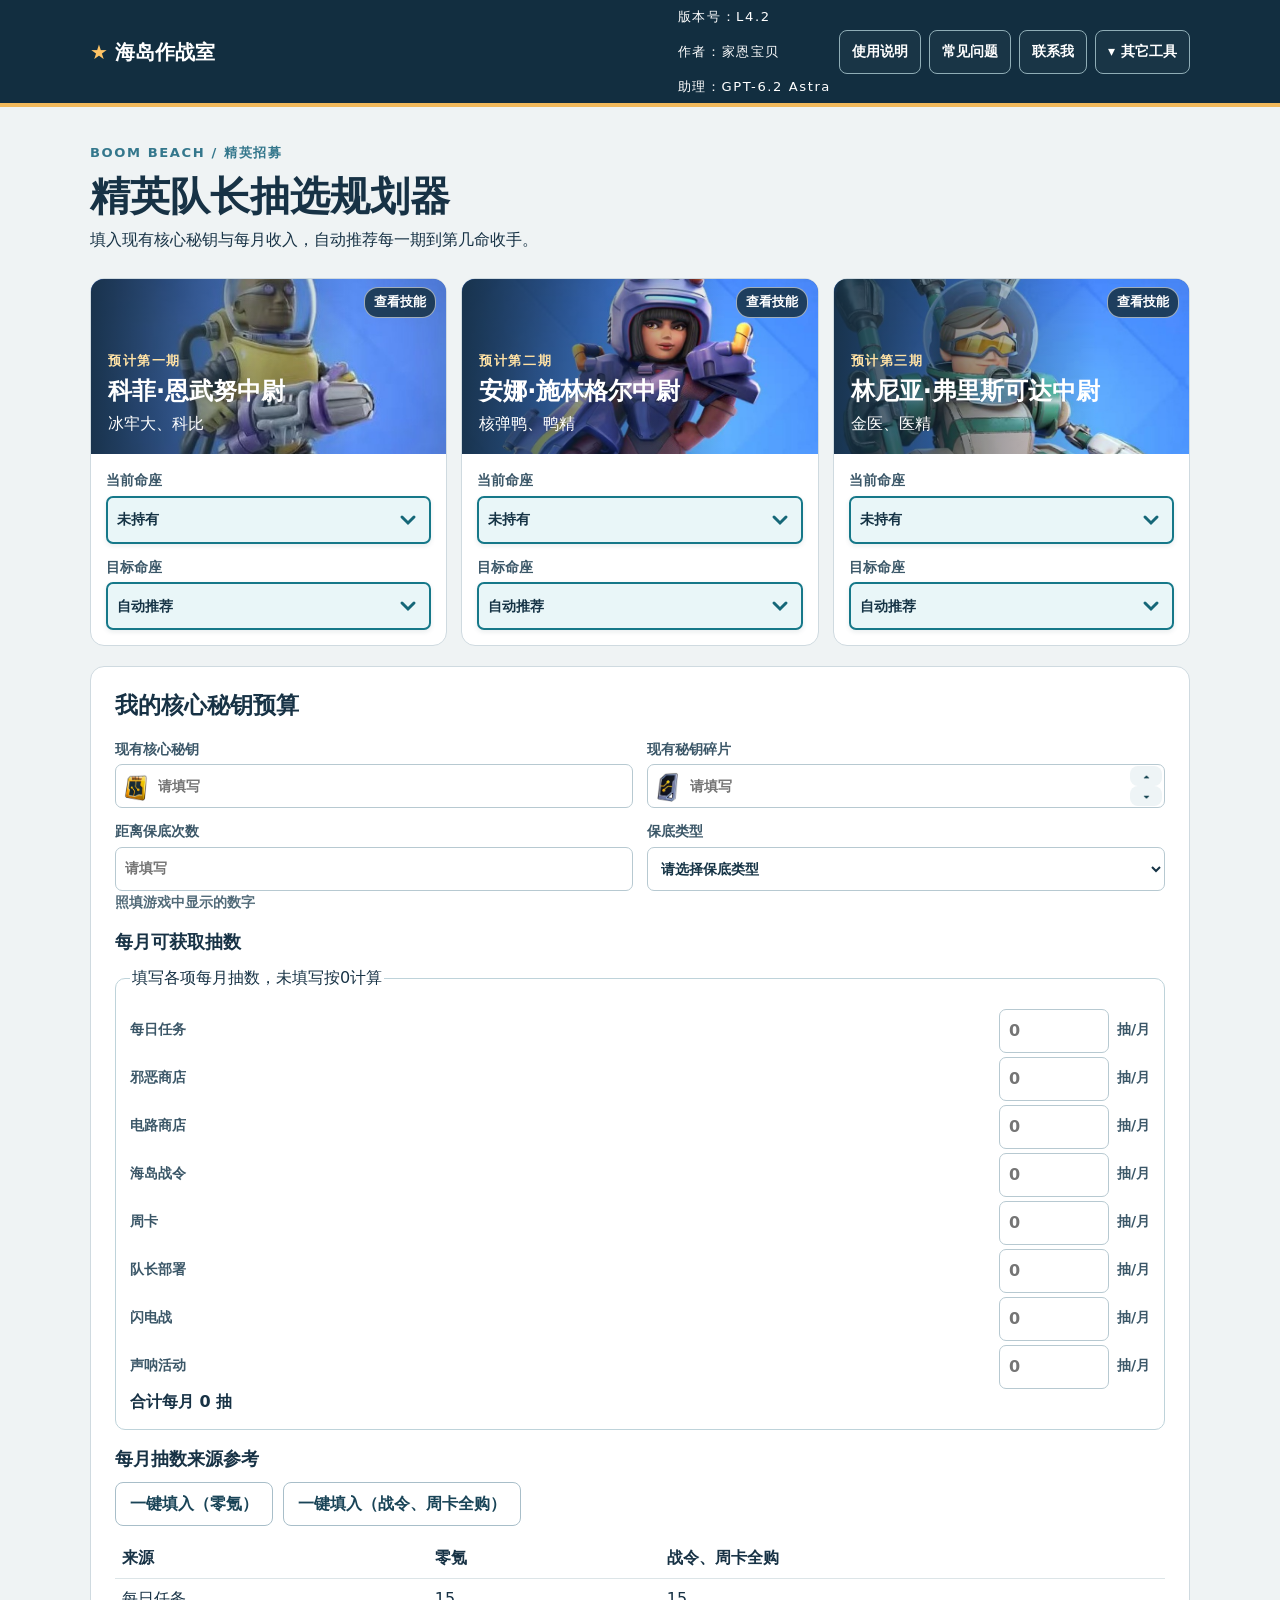
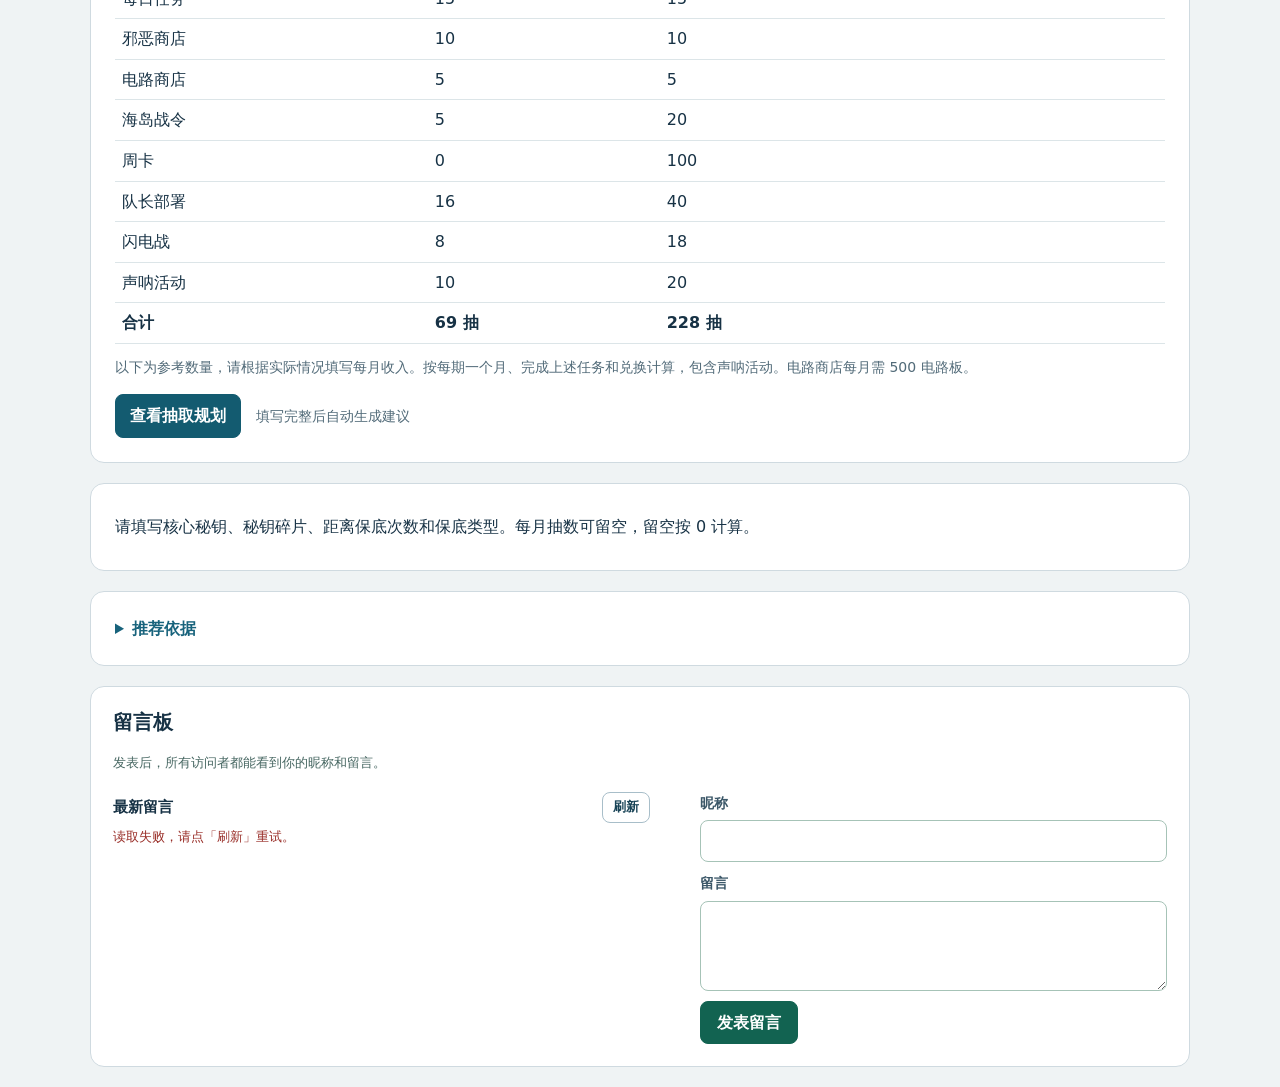
==== index.html @ ad0b1783 "更新小队长规划器至L4.2" ====
<!doctype html><html lang="zh-CN"><head><meta charset="utf-8"><meta name="viewport" content="width=device-width,initial-scale=1"><meta name="theme-color" content="#162f42"><title>海岛奇兵 · 精英队长抽选规划器</title><link rel="stylesheet" href="style.css"><link rel="stylesheet" href="community.css"><style>
#cards select{appearance:none;-webkit-appearance:none;border:2px solid #167889;background-color:#e9f6f8;background-image:url("data:image/svg+xml,%3Csvg xmlns='http://www.w3.org/2000/svg' width='18' height='12'%3E%3Cpath d='m3 3 6 6 6-6' fill='none' stroke='%23156778' stroke-width='3' stroke-linecap='round'/%3E%3C/svg%3E");background-repeat:no-repeat;background-position:right 12px center;padding-right:40px;min-height:48px;box-shadow:0 2px 5px #123c4c18;cursor:pointer}
#cards select:focus-visible{outline:3px solid #e7bd53;outline-offset:2px}
#plan .fields{grid-template-columns:repeat(2,minmax(0,1fr));align-items:start}
#plan .fields>label{min-width:0;display:flex;flex-direction:column;align-items:stretch}
#plan .fields input,#plan .fields select{box-sizing:border-box;min-height:44px;min-width:0}
#plan .resource{margin-top:4px}
#plan .resource input{margin-top:0}
.other-tools{position:relative;color:white;margin:0;font-size:14px}
.other-tools summary{cursor:pointer;border:1px solid #9bb4bd;border-radius:7px;padding:7px 10px;white-space:nowrap}
.other-tools>a{position:absolute;right:0;top:calc(100% + 6px);z-index:20;display:block;background:#163d50;color:white;padding:12px 16px;border-radius:8px;white-space:nowrap;box-shadow:0 3px 10px #0003;text-decoration:none}
@media(max-width:760px){
.nav-actions{display:flex;flex-wrap:wrap;justify-content:flex-end;gap:6px 10px}
.nav-actions a{grid-column:auto;grid-row:auto}
#plan .fields>label{font-size:14px}
#plan .fields{gap:10px}
#plan .fields input,#plan .fields select{font-size:16px}
}
fieldset#sources{margin:12px 0;padding:14px;border:1px solid #bed3da;border-radius:10px}.income-row{display:flex;justify-content:space-between;align-items:center;min-height:44px;gap:8px}.income-row select{width:auto}.income-row input[type=checkbox]{width:18px;height:18px;vertical-align:middle}.goal-picker{margin-top:12px}[hidden]{display:none!important}.income-amount{display:flex;align-items:center;gap:8px;white-space:nowrap}.income-amount input{width:110px;min-height:44px;font-size:16px}.income-row>label:first-child{display:flex;align-items:center;gap:6px}.income-row input:disabled{opacity:.5}#results table{table-layout:fixed}#results th,#results td{overflow-wrap:anywhere}@media(max-width:480px){.income-amount input{width:85px}#results th,#results td{padding:8px 4px;font-size:13px}}.credits{display:flex;flex-direction:column;gap:2px}.nav-actions{display:flex;align-items:center;gap:8px;flex-wrap:wrap}.nav-actions button{background:transparent;color:white;border:1px solid #8fadb6;border-radius:8px;padding:8px 12px;cursor:pointer}dialog{width:min(580px,calc(100vw - 32px));max-height:85dvh;box-sizing:border-box;border:1px solid #bfd3d8;border-radius:16px;padding:22px;color:#163d50;overflow:auto}dialog::backdrop{background:#092c3a88}.dialog-header{display:flex;align-items:center;justify-content:space-between;gap:12px}.dialog-header h2{margin:0}.dialog-header button{min-width:44px;min-height:44px}dialog p{line-height:1.8}dialog details{padding:12px 0;border-bottom:1px solid #d5e2e6}dialog summary{cursor:pointer;font-weight:700}@media(max-width:760px){.nav-actions .credits{width:100%}.nav-actions{justify-content:flex-start}}

.nav-actions>button,.nav-actions>a,.nav-actions>.other-tools>summary{
 display:inline-flex;align-items:center;justify-content:center;box-sizing:border-box;
 min-height:44px;margin:0;padding:8px 12px;border:1px solid #8fadb6;
 border-radius:8px;background:#ffffff08;color:#fff;
 font-family:inherit;font-size:14px;font-weight:600;line-height:1.3;
 text-decoration:none;white-space:nowrap;cursor:pointer
}
.nav-actions>.other-tools{margin:0;color:#fff}
.nav-actions>.other-tools>summary{list-style:none}
.nav-actions>.other-tools>summary::-webkit-details-marker{display:none}
.nav-actions>.other-tools>summary::before{content:'▾';margin-right:6px}
.nav-actions>button:hover,.nav-actions>a:hover,.nav-actions>.other-tools>summary:hover{background:#ffffff20;border-color:#bfd5dc}
.nav-actions>button:active,.nav-actions>a:active,.nav-actions>.other-tools>summary:active{background:#ffffff30}
.nav-actions>button:focus-visible,.nav-actions>a:focus-visible,.nav-actions>.other-tools>summary:focus-visible{outline:2px solid #f2cf68;outline-offset:3px}
#results th,#results td{text-align:center}
#results th:first-child,#results td:first-child{text-align:left}
.income-reference .actions{display:flex;flex-wrap:wrap;gap:10px;margin:12px 0}
.income-reference .actions button{min-height:44px}

#results .draw-title{text-align:center;font-size:clamp(23px,3vw,28px);font-weight:800;margin:28px 0 18px;line-height:1.4}
.nav-actions>button,.nav-actions>a,.nav-actions>.other-tools>summary{height:44px;vertical-align:middle;align-self:center;letter-spacing:normal}
</style></head><body><header><nav><b><span class="mark">★</span> 海岛作战室</b><div class="nav-actions"><div class="credits"><small>版本号：L4.2</small><small>作者：家恩宝贝</small><small>助理：GPT-6.2 Astra</small></div><button type="button" data-open-dialog="guide">使用说明</button><button type="button" data-open-dialog="faq">常见问题</button><a href="contact.html">联系我</a><details class="other-tools"><summary>其它工具</summary><a href="https://tatsu2026.github.io/boom-beach-sonar/">声呐小助手</a></details></div></nav></header><main>
<section class="intro"><div><small>BOOM BEACH / 精英招募</small><h1>精英队长抽选规划器</h1><p>填入现有核心秘钥与每月收入，自动推荐每一期到第几命收手。</p></div></section>
<form id="planner"><div id="cards"></div>
<section class="panel" id="plan"><h2>我的核心秘钥预算</h2><div class="fields"><label>现有核心秘钥<span class="resource"><img alt="" src="assets/key.png"><input id="tickets" type="number" min="0" max="999999" step="1" placeholder="请填写" required></span></label><label>现有秘钥碎片<span class="resource"><img alt="" src="assets/shard.png"><input id="pieces" type="number" min="0" max="99999999" step="1" placeholder="请填写" required><span class="piece-buttons"><button type="button" data-change="100" aria-label="增加100个碎片">▴</button><button type="button" data-change="-100" aria-label="减少100个碎片">▾</button></span></span></label></div>
<div class="fields"><label>距离保底次数<input id="remaining" type="number" min="1" max="80" step="1" placeholder="请填写" required><span class="note">照填游戏中显示的数字</span></label><label>保底类型<select id="up" required><option value="">请选择保底类型</option><option value="0">50% 为当期队长</option><option value="1">100% 为当期队长</option></select></label></div>
<h3>每月可获取抽数</h3><fieldset id="sources"><legend>填写各项每月抽数，未填写按0计算</legend><div class="income-row"><label>每日任务</label><label class="income-amount"><input type="number" min="0" step="1" placeholder="0" id="amount0" aria-label="每日任务每月抽数"><span>抽/月</span></label></div><div class="income-row"><label>邪恶商店</label><label class="income-amount"><input type="number" min="0" step="1" placeholder="0" id="amount1" aria-label="邪恶商店每月抽数"><span>抽/月</span></label></div><div class="income-row"><label>电路商店</label><label class="income-amount"><input type="number" min="0" step="1" placeholder="0" id="amount2" aria-label="电路商店每月抽数"><span>抽/月</span></label></div><div class="income-row"><label>海岛战令</label><label class="income-amount"><input type="number" min="0" step="1" placeholder="0" id="amount3" aria-label="海岛战令每月抽数"><span>抽/月</span></label></div><div class="income-row"><label>周卡</label><label class="income-amount"><input type="number" min="0" step="1" placeholder="0" id="amount4" aria-label="周卡每月抽数"><span>抽/月</span></label></div><div class="income-row"><label>队长部署</label><label class="income-amount"><input type="number" min="0" step="1" placeholder="0" id="amount5" aria-label="队长部署每月抽数"><span>抽/月</span></label></div><div class="income-row"><label>闪电战</label><label class="income-amount"><input type="number" min="0" step="1" placeholder="0" id="amount6" aria-label="闪电战每月抽数"><span>抽/月</span></label></div><div class="income-row"><label>声呐活动</label><label class="income-amount"><input type="number" min="0" step="1" placeholder="0" id="amount7" aria-label="声呐活动每月抽数"><span>抽/月</span></label></div><strong id="incomeSum"></strong></fieldset><section class="income-reference" aria-labelledby="income-reference-title"><h3 id="income-reference-title">每月抽数来源参考</h3><div class="actions"><button type="button" id="fillFree">一键填入（零氪）</button><button type="button" id="fillPaid">一键填入（战令、周卡全购）</button></div><table><thead><tr><th>来源</th><th>零氪</th><th>战令、周卡全购</th></tr></thead><tbody><tr><td>每日任务</td><td>15</td><td>15</td></tr><tr><td>邪恶商店</td><td>10</td><td>10</td></tr><tr><td>电路商店</td><td>5</td><td>5</td></tr><tr><td>海岛战令</td><td>5</td><td>20</td></tr><tr><td>周卡</td><td>0</td><td>100</td></tr><tr><td>队长部署</td><td>16</td><td>40</td></tr><tr><td>闪电战</td><td>8</td><td>18</td></tr><tr><td>声呐活动</td><td>10</td><td>20</td></tr><tr><th>合计</th><th>69 抽</th><th>228 抽</th></tr></tbody></table><p class="note">以下为参考数量，请根据实际情况填写每月收入。按每期一个月、完成上述任务和兑换计算，包含声呐活动。电路商店每月需 500 电路板。</p></section>
<div class="actions"><button type="submit" class="primary">查看抽取规划</button><span id="state" role="status"></span></div></section></form>
<section class="panel" id="results" aria-live="polite"></section>
<details class="panel"><summary>推荐依据</summary><p>按科菲、安娜、林尼亚的预计返场顺序计算三期预算。预算很紧时优先争取林尼亚本体。按科菲、安娜、林尼亚的顺序，基础目标为0／0／1，之后争取0／1／2。再用余券优先争取林尼亚4命增伤和5命复活。科菲通常在本体或2命收手，安娜通常在1命收手。预算宽裕时再考虑安娜2命和两人的3命。通用方案达到3／3／5后建议存券，已有的更高命座会保留。</p><p>系统根据中尉的招募概率模拟5,000次，计算时继承当前中尉招募进度和大小保底状态。通常选择预计达成概率至少90%的方案。预算不足时，会显示集中存券争取林尼亚本体的机会。首次获得队长为0命，每重复获得一次提升1命。修改设置后会立即重新计算。</p><a href="https://support.supercell.com/boom-beach/zh/articles/drop-chances.html">Supercell 招募概率说明</a></details><section class="community-wrap" id="guestbook" aria-labelledby="guestbook-title">
  <div class="card community-card">
    <div class="community-intro">
      <h2 id="guestbook-title" data-word="guestbook">留言板</h2>
      <p data-word="publicHint">发表后，所有访问者都能看到你的昵称和留言。</p>
    </div>
    <div class="community-columns">
      <div class="message-feed">
        <div class="feed-tools"><h3 data-word="recent">最新留言</h3>
          <button type="button" id="refresh-messages" data-word="refresh">刷新</button></div>
        <p id="feed-state" class="community-note" role="status"></p>
        <ol id="public-messages"></ol>
        <button type="button" id="older-messages" data-word="older" hidden>查看更多</button>
      </div>
      <form id="guest-form" class="community-form">
        <label for="guest-name" data-word="nickname">昵称</label>
        <input id="guest-name" name="nickname" autocomplete="nickname" required>
        <label for="guest-text" data-word="message">留言</label>
        <textarea id="guest-text" name="message" rows="3" required></textarea>
        <div class="form-actions"><button id="publish-message" type="submit" data-word="publish">发表留言</button></div>
        <p id="post-state" class="community-note" role="status"></p>
      </form>
    </div>
  </div>
</section></main><dialog id="guide" aria-labelledby="guide-title"><div class="dialog-header"><h2 id="guide-title">使用说明</h2><button type="button" data-close-dialog aria-label="关闭使用说明">×</button></div>
<h3>填写当前招募情况</h3><p>先为三位队长选择当前命座，首次获得为0命。现有核心秘钥、现有秘钥碎片、距离保底次数和保底类型为必填项，数量为零时填写0。距离保底次数请照填游戏显示的1至80之间的数字。</p>
<h3>选择各自的目标</h3><p>每位队长可以独立选择自动推荐、具体命座或本期跳过。系统会结合你的自选目标和三期预算，为自动推荐的队长安排目标。目标低于当前命座时，按无需追加抽取处理。</p>
<h3>填写每月可获取抽数</h3><p>直接填写各渠道每月预计获得的抽数，留空按0计算。可以查看下方抽数来源参考表，点击一键填入后仍可逐项调整。按每期一个月计算，秘钥碎片每200个折算1抽。</p>
<h3>查看抽取规划</h3><p>填写完整后自动更新结果，也可以点击查看抽取规划。累计预算是假设之前没有消耗时，到各期末共能攒到的抽数。每位队长所需抽数从上一目标完成后起算。</p>
<p>平均需要多少抽为模拟的平均值。多少抽有90%把握表示约90%的模拟能在该抽数内达到目标。按期达成全部目标的概率同时考虑三位队长的返场顺序和各期预算。</p>
<p>设置会自动保存在当前浏览器，换设备或清理浏览器数据后需要重新填写。</p></dialog>
<dialog id="faq" aria-labelledby="faq-title"><div class="dialog-header"><h2 id="faq-title">常见问题</h2><button type="button" data-close-dialog aria-label="关闭常见问题">×</button></div>
<details><summary>保底类型怎么选？</summary><p>下一位中尉有50%概率为当期队长时选50%，下一位中尉必定为当期队长时选100%。请根据游戏中的当前招募状态填写。</p></details>
<details><summary>可以只指定一位队长的目标吗？</summary><p>可以。各目标菜单独立选择，其他队长可继续使用自动推荐。系统会把指定目标计入预算。预算不足时会显示达成概率，自动推荐的队长可能建议跳过。</p></details>
<details><summary>90%把握能保证抽到吗？</summary><p>实际结果受随机抽取影响。此处基于原有招募规则模拟5,000次，约90%的模拟在显示的抽数内达标，仍有约10%的情况需要更多抽数。</p></details>
<details><summary>为什么三期合计与各行的90%抽数相加不同？</summary><p>三期合计按整条招募过程统计。各位队长的90%抽数分别取自对应过程，把它们相加会得到不同的数值。</p></details>
<details><summary>为什么资料没填完时没有结果？</summary><p>四项招募资料必须完整填写，才能依据当前预算与保底进度计算。每月收入允许留空，按0处理。</p></details>
<details><summary>参考表里的抽数能直接套用吗？</summary><p>表格供参考，请根据自己的任务完成情况和购买情况填写每月抽数。计算假设每期一个月、填写的收入均能到账。</p></details>
<details><summary>填写的数据保存在哪里？</summary><p>招募设置保存在当前浏览器。其他访客使用各自的设置，换设备时需要重新填写。</p></details></dialog><script src="engine.js"></script><script src="app.js"></script><script src="settings.js"></script><script src="community.js"></script></body></html>
---- style.css ----
*{box-sizing:border-box}html{scroll-behavior:smooth}body{margin:0;background:#eff3f4;color:#173245;font:16px/1.6 "Microsoft YaHei",system-ui,sans-serif}header{background:#122e40;color:#fff;border-bottom:4px solid #f2b95b}nav,main{width:min(1100px,94%);margin:auto}nav{display:flex;align-items:center;justify-content:space-between;min-height:62px}nav b{font-size:20px}nav div{display:flex;gap:20px}a{color:#17657b}nav a{color:#dfeef1;text-decoration:none;font-size:14px}.mark{color:#ffc466}.intro{display:flex;align-items:center;justify-content:space-between;margin:32px 0 20px}.intro p,small,p{margin:6px 0}small{font-weight:750;color:#34778c;letter-spacing:.12em;font-size:.82rem}h1,h2,h3{line-height:1.25;margin:0}h1{font-size:clamp(27px,4vw,40px);margin:6px 0}h2{font-size:23px;margin-bottom:18px}h3{font-size:18px;margin:18px 0 10px}#cards,.months,.fields,.statrow{display:grid;grid-template-columns:repeat(3,minmax(0,1fr));gap:14px}article,.panel,.month{border:1px solid #cfdae0;border-radius:14px;background:white}.portrait{position:relative;background:#325db1;overflow:hidden;border-radius:13px 13px 0 0;height:175px}.portrait img{height:100%;width:100%;object-fit:cover;object-position:center 33%}.portrait:after{content:"";position:absolute;inset:0;background:linear-gradient(90deg,#152e42e8,transparent 74%)}.caption{position:absolute;left:17px;bottom:18px;color:white;z-index:1}.caption small{color:#ffe2a5}.caption b{display:block;font-size:29px}.cardbody{padding:15px}.cardbody p{min-height:48px;color:#466273}.twocol{display:grid;grid-template-columns:1fr 1fr;gap:10px}.panel{padding:24px;margin:20px 0}.month{padding:13px;background:#f6f9fa}.month h4{margin:0 0 8px}.month label{margin-bottom:6px}label{display:block;font-size:14px;font-weight:650;color:#3b5768}input,select,button{font:inherit}input,select{width:100%;border:1px solid #b7c9d1;background:white;color:#153345;border-radius:7px;min-height:40px;padding:6px 9px;margin-top:4px}button{cursor:pointer;border:1px solid #a8bec9;color:#194457;background:#fff;border-radius:8px;padding:8px 14px;font-weight:650}.primary{background:#135b70;color:white;border-color:#135b70}.actions{display:flex;align-items:center;gap:15px;margin-top:16px}.fields{margin:12px 0}.months{margin-top:14px}details{margin:12px 0 0}summary{cursor:pointer;color:#18637c;font-weight:650}dl{font-size:15px}dt{font-weight:bold;margin:10px 0 3px}dd{margin:0}.stat{padding:13px;border-left:3px solid #dba24d;background:#f5f8f8}.stat b{display:block;font-size:23px}.advice{background:#e7f4ef;padding:16px;border-radius:9px;margin:14px 0}.note,footer,#state{font-size:14px;color:#526b79}footer{text-align:center;padding:15px 0 35px}#aiText{white-space:pre-line}button:focus-visible,summary:focus-visible,a:focus-visible{outline:3px solid #e8a12a}table{width:100%;border-collapse:collapse;margin:12px 0}td,th{text-align:left;padding:7px;border-bottom:1px solid #dce5e8}#results:empty{display:none}[hidden]{display:none!important}@media(max-width:720px){.intro{display:block;margin:20px 0 12px}.intro button{margin-top:8px}nav div{gap:10px}nav b{font-size:16px}#cards{grid-template-columns:1fr}.portrait{height:112px}.portrait img{object-position:50% 24%}.cardbody{padding:12px}.cardbody p{min-height:0}.panel{padding:15px}.fields,.months{grid-template-columns:1fr 1fr}.months .month:last-child{grid-column:1/-1}.statrow{gap:5px}.stat{padding:7px;font-size:13px}.stat b{font-size:19px}td,th{padding:5px;font-size:14px}}@media(max-width:450px){.months{grid-template-columns:1fr}.months .month:last-child{grid-column:auto}}

.caption b{font-size:clamp(18px,2vw,24px)}.recommendations{display:grid;grid-template-columns:repeat(3,minmax(0,1fr));gap:12px;margin:12px 0 20px}.recommendation{display:flex;align-items:center;gap:9px;padding:10px;background:linear-gradient(135deg,#ffda37 0%,#ffcc00 55%,#efb600 100%);border:1px solid #d6a31b;box-shadow:inset 0 1px 2px #fff3aa,0 2px 4px #97700e22;border-radius:10px}.rank-badge{width:52px;height:58px;object-fit:contain;flex-shrink:0}.recommendation b,.recommendation span{display:block}.recommendation span{font-size:14px}.community-wrap{margin:24px 0}.community-wrap .community-card{background:white;border:1px solid #cfdae0;border-radius:14px;padding:22px}@media(max-width:720px){.recommendations{grid-template-columns:1fr}.caption b{font-size:23px}}

article{position:relative}.skill-toggle{position:absolute;right:10px;top:8px;z-index:2;padding:4px 9px;border-radius:14px;background:#173347de;color:white;border:1px solid #ffffff91;font-size:13px}

main>.community-wrap{width:100%;max-width:none;padding:0;margin:20px 0}.resource{position:relative;display:block}.resource img{position:absolute;left:8px;top:50%;transform:translateY(-45%);width:25px;height:29px;object-fit:contain}.resource input{padding-left:42px}.rank-badge{width:48px;height:48px}

.nav-actions{display:flex;align-items:center;gap:12px}.nav-actions small{color:#fff;font-weight:400}

#pieces{padding-right:40px;appearance:textfield}#pieces::-webkit-inner-spin-button,#pieces::-webkit-outer-spin-button{appearance:none}.piece-buttons{position:absolute;inset:2px 3px 2px auto;display:grid;width:32px}.piece-buttons button{font:14px/1 sans-serif;padding:0;min-height:0;border:0;background:#eef4f6;color:#164553}.piece-buttons button:hover{background:#d3e6ed}

@media (max-width: 600px) {
  nav { flex-wrap: wrap; gap: 4px 12px; padding-block: 6px; }
  .nav-actions { margin-left: auto; display: grid; grid-template-columns: 1fr auto; gap: 2px 8px; }
  .nav-actions small { margin: 0; letter-spacing: normal; }
  .nav-actions a { grid-column: 2; grid-row: 1 / 3; white-space: nowrap; }
}
---- community.css ----
.help-tools{flex-wrap:wrap}
@media(min-width:761px){main{align-items:stretch}}
.help-tools .contact-link,.contact-back{display:inline-flex;align-items:center;justify-content:center;border-radius:8px;border:1px solid #67978a;background:#194e43;color:#fff;text-decoration:none;font:650 13px/1.5 inherit;padding:5px 11px;min-height:34px}
.help-tools .contact-link{font-size:13px;font-weight:650}
.help-tools .contact-link:hover,.contact-back:hover{background:#276355}
.community-wrap{max-width:1160px;margin:0 auto;padding:0 clamp(12px,3vw,32px) 30px}
.community-card{padding:clamp(16px,2vw,24px)}
.community-intro{margin-bottom:18px}
.community-intro h2{font-size:20px;line-height:1.3}
.community-intro p,.community-note{color:#476762;font-size:13px}
.community-intro p{margin:4px 0 0}
.community-columns{display:grid;grid-template-columns:minmax(0,1.15fr) minmax(0,1fr);gap:clamp(18px,4vw,50px)}
.feed-tools,.form-actions{display:flex;align-items:center;justify-content:space-between;gap:10px}
.feed-tools h3{font-size:15px;margin:0}
.feed-tools button,#older-messages{font-size:13px;padding:4px 10px}
#public-messages{list-style:none;padding:0;margin:8px 0}
#public-messages li{border-top:1px solid #d8e4de;padding:10px 0}
.message-meta{display:flex;align-items:baseline;flex-wrap:wrap;gap:6px 12px;font-size:14px;overflow-wrap:anywhere}
.message-meta time{font-size:12px;color:#57716a}
#public-messages p{font-size:14px;white-space:pre-wrap;overflow-wrap:anywhere;margin:3px 0 0}
.community-form{display:grid;align-content:start;gap:6px;min-width:0}
.community-form label{font-size:14px;font-weight:650}
.community-form :is(input,textarea){display:block;width:100%;min-width:0;box-sizing:border-box;border:1px solid #a6c3b7;border-radius:8px;background:white;color:#143b35;font:inherit;line-height:1.5;padding:8px 10px;margin:0 0 4px}
.community-form textarea{resize:vertical;min-height:72px}
.community-form :is(input,textarea):focus-visible,.contact-link:focus-visible{outline:3px solid #167e78;outline-offset:2px}
.community-form button[type=submit]{background:#126351;color:white;border-color:#126351;padding:8px 16px}
.community-form button[type=submit]:hover:enabled{background:#0c5143}
.community-note{margin:4px 0}
.community-note:empty{display:none}
.community-note[data-error="true"]{color:#992e28}
.contact-body{margin:0;color:#143b35;background:#eff5f0;font:15px/1.5 "PingFang SC","Microsoft YaHei",system-ui,sans-serif}
.contact-body *{box-sizing:border-box}
.contact-mast{background:#103e36;color:#fff}
.contact-bar{max-width:760px;margin:auto;padding:14px clamp(14px,3vw,28px);display:flex;align-items:center;justify-content:space-between;gap:10px}
.contact-bar select{font:inherit;font-size:14px;padding:6px 9px;color:#fff;background:#194e43;border:1px solid #67978a;border-radius:8px}
.contact-main{max-width:760px;margin:24px auto;padding:0 clamp(14px,3vw,28px)}
.contact-card{background:#fff;border:1px solid #c9dbd4;border-radius:15px;padding:clamp(18px,4vw,32px)}
.contact-card h1{font-size:clamp(23px,4vw,30px);margin:0 0 5px;line-height:1.3}
.contact-card .community-intro{margin-bottom:20px}
.contact-card button{font:650 15px/1.5 system-ui,sans-serif;cursor:pointer;border:1px solid;border-radius:8px}
.contact-card button:disabled{opacity:.48;cursor:default}
@media(max-width:680px){.community-columns{grid-template-columns:minmax(0,1fr)}.community-form{border-top:1px solid #d8e4de;padding-top:14px}.contact-card .community-form{border:0;padding-top:0}}
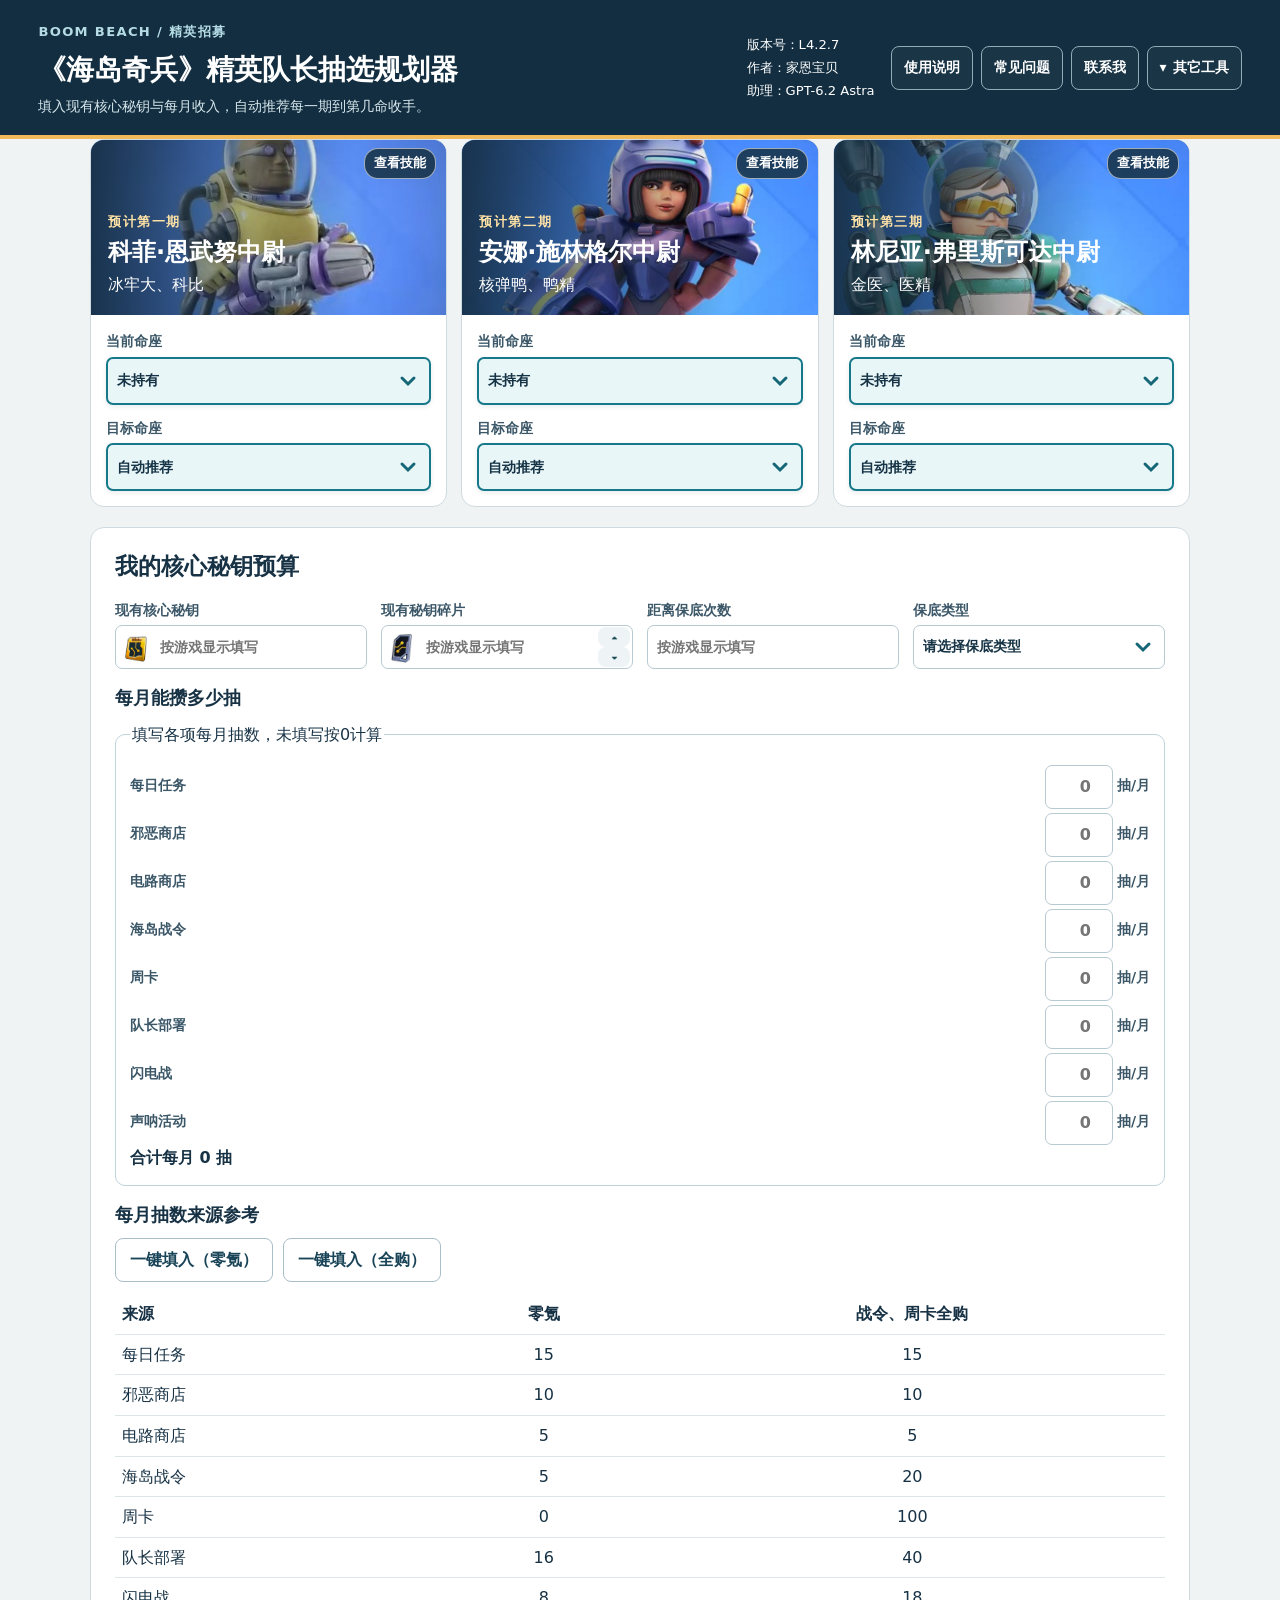
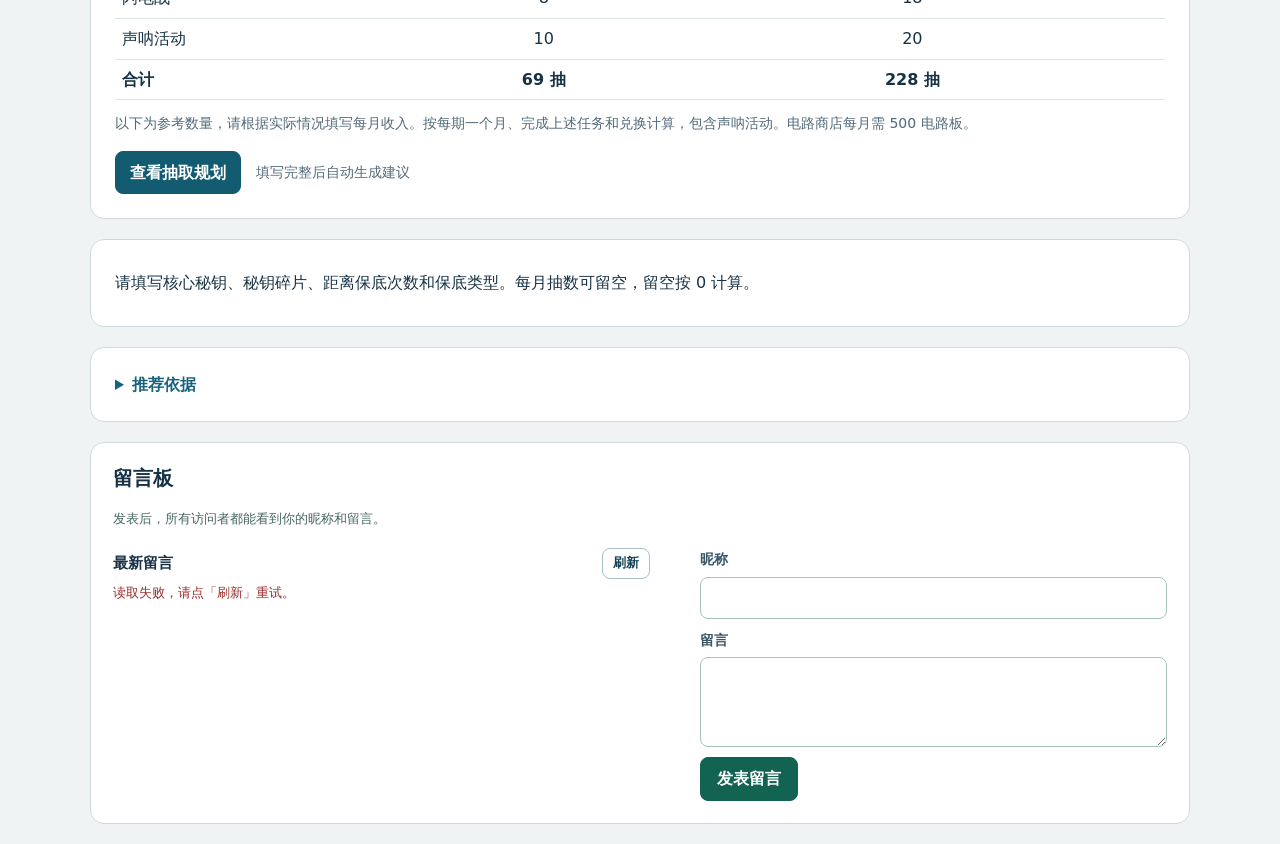
==== commit 520691c8: "更新小队长规划器至L4.2.7" ====
--- a/index.html
+++ b/index.html
@@ -1,4 +1,4 @@
-<!doctype html><html lang="zh-CN"><head><meta charset="utf-8"><meta name="viewport" content="width=device-width,initial-scale=1"><meta name="theme-color" content="#162f42"><title>海岛奇兵 · 精英队长抽选规划器</title><link rel="stylesheet" href="style.css"><link rel="stylesheet" href="community.css"><style>
+<!doctype html><html lang="zh-CN"><head><meta charset="utf-8"><meta name="viewport" content="width=device-width,initial-scale=1"><meta name="theme-color" content="#162f42"><title>《海岛奇兵》精英队长抽选规划器</title><link rel="stylesheet" href="style.css"><link rel="stylesheet" href="community.css"><style>
 #cards select{appearance:none;-webkit-appearance:none;border:2px solid #167889;background-color:#e9f6f8;background-image:url("data:image/svg+xml,%3Csvg xmlns='http://www.w3.org/2000/svg' width='18' height='12'%3E%3Cpath d='m3 3 6 6 6-6' fill='none' stroke='%23156778' stroke-width='3' stroke-linecap='round'/%3E%3C/svg%3E");background-repeat:no-repeat;background-position:right 12px center;padding-right:40px;min-height:48px;box-shadow:0 2px 5px #123c4c18;cursor:pointer}
 #cards select:focus-visible{outline:3px solid #e7bd53;outline-offset:2px}
 #plan .fields{grid-template-columns:repeat(2,minmax(0,1fr));align-items:start}
@@ -39,12 +39,89 @@
 
 #results .draw-title{text-align:center;font-size:clamp(23px,3vw,28px);font-weight:800;margin:28px 0 18px;line-height:1.4}
 .nav-actions>button,.nav-actions>a,.nav-actions>.other-tools>summary{height:44px;vertical-align:middle;align-self:center;letter-spacing:normal}
-</style></head><body><header><nav><b><span class="mark">★</span> 海岛作战室</b><div class="nav-actions"><div class="credits"><small>版本号：L4.2</small><small>作者：家恩宝贝</small><small>助理：GPT-6.2 Astra</small></div><button type="button" data-open-dialog="guide">使用说明</button><button type="button" data-open-dialog="faq">常见问题</button><a href="contact.html">联系我</a><details class="other-tools"><summary>其它工具</summary><a href="https://tatsu2026.github.io/boom-beach-sonar/">声呐小助手</a></details></div></nav></header><main>
-<section class="intro"><div><small>BOOM BEACH / 精英招募</small><h1>精英队长抽选规划器</h1><p>填入现有核心秘钥与每月收入，自动推荐每一期到第几命收手。</p></div></section>
+
+header nav{width:min(1440px,94%);gap:24px;padding:18px 0;align-items:center;flex-wrap:wrap}
+.header-intro{display:block;flex:1 1 510px;min-width:0}
+.header-intro>div{display:block}
+.header-intro small{color:#b5dce5;letter-spacing:.1em}
+.header-intro h1{font-size:clamp(23px,2.2vw,32px);color:#fff;margin:8px 0}
+.header-intro p{color:#d8e8ed;font-size:14px;margin:0}
+header .nav-actions{flex:0 1 auto;gap:8px}
+header .credits{gap:2px;margin-right:8px}
+.header-intro+ .nav-actions .credits small{margin:0;line-height:1.6;letter-spacing:normal}
+#plan .fields input,#plan .fields select{height:44px;min-height:44px;border:1px solid #b7c9d1;border-radius:7px;padding:6px 9px;line-height:1.4}
+#plan #up{appearance:none;-webkit-appearance:none;background-color:white;background-image:url("data:image/svg+xml,%3Csvg xmlns='http://www.w3.org/2000/svg' width='18' height='12'%3E%3Cpath d='m3 3 6 6 6-6' fill='none' stroke='%23156778' stroke-width='3' stroke-linecap='round'/%3E%3C/svg%3E");background-repeat:no-repeat;background-position:right 12px center;padding-right:38px}
+.income-reference th:not(:first-child),.income-reference td:not(:first-child){text-align:center}
+.result-cards{display:none}
+@media(max-width:760px){
+ header nav{gap:14px;padding:16px 0}
+ .header-intro{flex-basis:100%}
+ header .nav-actions{width:100%;margin:0;justify-content:flex-start}
+ header .nav-actions .credits{width:100%;gap:2px;margin-bottom:6px}
+ #results .statrow{grid-template-columns:repeat(2,minmax(0,1fr));gap:10px}
+ #results .statrow .stat:last-child{grid-column:1/-1}
+ #results .statrow .stat{padding:12px}
+ #results .statrow .stat:last-child b{font-size:23px}
+ #results .draw-table{display:none}
+ .result-cards{display:grid;gap:16px}
+ .draw-card{border:1px solid #cfdae0;border-radius:13px;overflow:hidden;background:#fff}
+ .draw-card-header{display:flex;align-items:center;gap:12px;padding:14px;background:#edf5f6}
+ .draw-avatar{width:64px;height:64px;object-fit:cover;border-radius:10px;flex-shrink:0}
+ .draw-card-name{font-size:21px;margin:0 0 4px}
+ .draw-card-goal{display:flex;align-items:center;gap:6px}
+ .draw-card-goal .rank-badge{width:32px;height:32px}
+ .draw-card dl{padding:4px 14px 12px;margin:0}
+ .draw-card dl>div{display:flex;align-items:baseline;justify-content:space-between;gap:12px;padding:10px 0;border-bottom:1px solid #e5edef}
+ .draw-card dl>div:last-child{border:0}
+ .draw-card dt{margin:0;font-size:14px;font-weight:500}
+ .draw-card dd{margin:0;white-space:nowrap;font-weight:750;font-size:18px}
+ .draw-total .draw-card-header{background:#fff2c1}
+}
+
+#plan .fields .resource input{padding-left:44px}
+#plan .fields .resource #pieces{padding-right:42px}
+#plan .resource img{pointer-events:none}
+#results .draw-table{display:none}
+.result-cards{display:grid;grid-template-columns:repeat(3,minmax(0,1fr));gap:16px}
+ .draw-card{border:1px solid #cfdae0;border-radius:13px;overflow:hidden;background:#fff}
+ .draw-card-header{display:flex;align-items:center;gap:12px;padding:14px;background:#edf5f6}
+ .draw-avatar{width:64px;height:64px;object-fit:cover;border-radius:10px;flex-shrink:0}
+ .draw-card-name{font-size:21px;margin:0 0 4px}
+ .draw-card-goal{display:flex;align-items:center;gap:6px}
+ .draw-card-goal .rank-badge{width:32px;height:32px}
+ .draw-card dl{padding:4px 14px 12px;margin:0}
+ .draw-card dl>div{display:flex;align-items:baseline;justify-content:space-between;gap:12px;padding:10px 0;border-bottom:1px solid #e5edef}
+ .draw-card dl>div:last-child{border:0}
+ .draw-card dt{margin:0;font-size:14px;font-weight:500}
+ .draw-card dd{margin:0;white-space:nowrap;font-weight:750;font-size:18px}
+ .draw-total .draw-card-header{background:#fff2c1}
+.draw-card{min-width:0}
+.draw-total{grid-column:1/-1}
+.draw-total dl{display:grid;grid-template-columns:repeat(3,minmax(0,1fr));gap:20px}
+@media(max-width:1000px){
+ .result-cards{grid-template-columns:1fr}
+ .draw-total dl{display:block}
+}
+
+.draw-total dl>div{justify-content:flex-start;gap:12px;flex-wrap:wrap}
+
+#sources .income-amount{gap:4px}
+#sources .income-amount input{text-align:right;padding-right:6px}
+
+#sources .income-amount input{width:68px;min-width:68px;min-height:44px;padding-left:6px;padding-right:6px}
+
+#plan .budget-fields{display:grid;grid-template-columns:repeat(4,minmax(0,1fr));gap:14px;margin:12px 0;max-width:100%}
+#plan .budget-fields>.fields{display:contents}
+#plan .budget-fields>.fields>label{min-width:0}
+@media(max-width:760px){
+ #plan .budget-fields{grid-template-columns:repeat(2,minmax(0,1fr));gap:12px 10px}
+}
+</style></head><body><header><nav><div class="header-intro"><div><small>BOOM BEACH / 精英招募</small><h1>《海岛奇兵》精英队长抽选规划器</h1><p>填入现有核心秘钥与每月收入，自动推荐每一期到第几命收手。</p></div></div><div class="nav-actions"><div class="credits"><small>版本号：L4.2.7</small><small>作者：家恩宝贝</small><small>助理：GPT-6.2 Astra</small></div><button type="button" data-open-dialog="guide">使用说明</button><button type="button" data-open-dialog="faq">常见问题</button><a href="contact.html">联系我</a><details class="other-tools"><summary>其它工具</summary><a href="https://tatsu2026.github.io/boom-beach-sonar/">声呐小助手</a></details></div></nav></header><main>
+
 <form id="planner"><div id="cards"></div>
-<section class="panel" id="plan"><h2>我的核心秘钥预算</h2><div class="fields"><label>现有核心秘钥<span class="resource"><img alt="" src="assets/key.png"><input id="tickets" type="number" min="0" max="999999" step="1" placeholder="请填写" required></span></label><label>现有秘钥碎片<span class="resource"><img alt="" src="assets/shard.png"><input id="pieces" type="number" min="0" max="99999999" step="1" placeholder="请填写" required><span class="piece-buttons"><button type="button" data-change="100" aria-label="增加100个碎片">▴</button><button type="button" data-change="-100" aria-label="减少100个碎片">▾</button></span></span></label></div>
-<div class="fields"><label>距离保底次数<input id="remaining" type="number" min="1" max="80" step="1" placeholder="请填写" required><span class="note">照填游戏中显示的数字</span></label><label>保底类型<select id="up" required><option value="">请选择保底类型</option><option value="0">50% 为当期队长</option><option value="1">100% 为当期队长</option></select></label></div>
-<h3>每月可获取抽数</h3><fieldset id="sources"><legend>填写各项每月抽数，未填写按0计算</legend><div class="income-row"><label>每日任务</label><label class="income-amount"><input type="number" min="0" step="1" placeholder="0" id="amount0" aria-label="每日任务每月抽数"><span>抽/月</span></label></div><div class="income-row"><label>邪恶商店</label><label class="income-amount"><input type="number" min="0" step="1" placeholder="0" id="amount1" aria-label="邪恶商店每月抽数"><span>抽/月</span></label></div><div class="income-row"><label>电路商店</label><label class="income-amount"><input type="number" min="0" step="1" placeholder="0" id="amount2" aria-label="电路商店每月抽数"><span>抽/月</span></label></div><div class="income-row"><label>海岛战令</label><label class="income-amount"><input type="number" min="0" step="1" placeholder="0" id="amount3" aria-label="海岛战令每月抽数"><span>抽/月</span></label></div><div class="income-row"><label>周卡</label><label class="income-amount"><input type="number" min="0" step="1" placeholder="0" id="amount4" aria-label="周卡每月抽数"><span>抽/月</span></label></div><div class="income-row"><label>队长部署</label><label class="income-amount"><input type="number" min="0" step="1" placeholder="0" id="amount5" aria-label="队长部署每月抽数"><span>抽/月</span></label></div><div class="income-row"><label>闪电战</label><label class="income-amount"><input type="number" min="0" step="1" placeholder="0" id="amount6" aria-label="闪电战每月抽数"><span>抽/月</span></label></div><div class="income-row"><label>声呐活动</label><label class="income-amount"><input type="number" min="0" step="1" placeholder="0" id="amount7" aria-label="声呐活动每月抽数"><span>抽/月</span></label></div><strong id="incomeSum"></strong></fieldset><section class="income-reference" aria-labelledby="income-reference-title"><h3 id="income-reference-title">每月抽数来源参考</h3><div class="actions"><button type="button" id="fillFree">一键填入（零氪）</button><button type="button" id="fillPaid">一键填入（战令、周卡全购）</button></div><table><thead><tr><th>来源</th><th>零氪</th><th>战令、周卡全购</th></tr></thead><tbody><tr><td>每日任务</td><td>15</td><td>15</td></tr><tr><td>邪恶商店</td><td>10</td><td>10</td></tr><tr><td>电路商店</td><td>5</td><td>5</td></tr><tr><td>海岛战令</td><td>5</td><td>20</td></tr><tr><td>周卡</td><td>0</td><td>100</td></tr><tr><td>队长部署</td><td>16</td><td>40</td></tr><tr><td>闪电战</td><td>8</td><td>18</td></tr><tr><td>声呐活动</td><td>10</td><td>20</td></tr><tr><th>合计</th><th>69 抽</th><th>228 抽</th></tr></tbody></table><p class="note">以下为参考数量，请根据实际情况填写每月收入。按每期一个月、完成上述任务和兑换计算，包含声呐活动。电路商店每月需 500 电路板。</p></section>
+<section class="panel" id="plan"><h2>我的核心秘钥预算</h2><div class="budget-fields"><div class="fields"><label>现有核心秘钥<span class="resource"><img alt="" src="assets/key.png"><input id="tickets" type="number" min="0" max="999999" step="1" placeholder="按游戏显示填写" required></span></label><label>现有秘钥碎片<span class="resource"><img alt="" src="assets/shard.png"><input id="pieces" type="number" min="0" max="99999999" step="1" placeholder="按游戏显示填写" required><span class="piece-buttons"><button type="button" data-change="100" aria-label="增加100个碎片">▴</button><button type="button" data-change="-100" aria-label="减少100个碎片">▾</button></span></span></label></div>
+<div class="fields"><label>距离保底次数<input id="remaining" type="number" min="1" max="80" step="1" placeholder="按游戏显示填写" required></label><label>保底类型<select id="up" required><option value="">请选择保底类型</option><option value="0">50% 为当期队长</option><option value="1">100% 为当期队长</option></select></label></div>
+</div><h3>每月能攒多少抽</h3><fieldset id="sources"><legend>填写各项每月抽数，未填写按0计算</legend><div class="income-row"><label>每日任务</label><label class="income-amount"><input type="number" min="0" step="1" placeholder="0" id="amount0" aria-label="每日任务每月抽数"><span>抽/月</span></label></div><div class="income-row"><label>邪恶商店</label><label class="income-amount"><input type="number" min="0" step="1" placeholder="0" id="amount1" aria-label="邪恶商店每月抽数"><span>抽/月</span></label></div><div class="income-row"><label>电路商店</label><label class="income-amount"><input type="number" min="0" step="1" placeholder="0" id="amount2" aria-label="电路商店每月抽数"><span>抽/月</span></label></div><div class="income-row"><label>海岛战令</label><label class="income-amount"><input type="number" min="0" step="1" placeholder="0" id="amount3" aria-label="海岛战令每月抽数"><span>抽/月</span></label></div><div class="income-row"><label>周卡</label><label class="income-amount"><input type="number" min="0" step="1" placeholder="0" id="amount4" aria-label="周卡每月抽数"><span>抽/月</span></label></div><div class="income-row"><label>队长部署</label><label class="income-amount"><input type="number" min="0" step="1" placeholder="0" id="amount5" aria-label="队长部署每月抽数"><span>抽/月</span></label></div><div class="income-row"><label>闪电战</label><label class="income-amount"><input type="number" min="0" step="1" placeholder="0" id="amount6" aria-label="闪电战每月抽数"><span>抽/月</span></label></div><div class="income-row"><label>声呐活动</label><label class="income-amount"><input type="number" min="0" step="1" placeholder="0" id="amount7" aria-label="声呐活动每月抽数"><span>抽/月</span></label></div><strong id="incomeSum"></strong></fieldset><section class="income-reference" aria-labelledby="income-reference-title"><h3 id="income-reference-title">每月抽数来源参考</h3><div class="actions"><button type="button" id="fillFree">一键填入（零氪）</button><button type="button" id="fillPaid">一键填入（全购）</button></div><table><thead><tr><th>来源</th><th>零氪</th><th>战令、周卡全购</th></tr></thead><tbody><tr><td>每日任务</td><td>15</td><td>15</td></tr><tr><td>邪恶商店</td><td>10</td><td>10</td></tr><tr><td>电路商店</td><td>5</td><td>5</td></tr><tr><td>海岛战令</td><td>5</td><td>20</td></tr><tr><td>周卡</td><td>0</td><td>100</td></tr><tr><td>队长部署</td><td>16</td><td>40</td></tr><tr><td>闪电战</td><td>8</td><td>18</td></tr><tr><td>声呐活动</td><td>10</td><td>20</td></tr><tr><th>合计</th><th>69 抽</th><th>228 抽</th></tr></tbody></table><p class="note">以下为参考数量，请根据实际情况填写每月收入。按每期一个月、完成上述任务和兑换计算，包含声呐活动。电路商店每月需 500 电路板。</p></section>
 <div class="actions"><button type="submit" class="primary">查看抽取规划</button><span id="state" role="status"></span></div></section></form>
 <section class="panel" id="results" aria-live="polite"></section>
 <details class="panel"><summary>推荐依据</summary><p>按科菲、安娜、林尼亚的预计返场顺序计算三期预算。预算很紧时优先争取林尼亚本体。按科菲、安娜、林尼亚的顺序，基础目标为0／0／1，之后争取0／1／2。再用余券优先争取林尼亚4命增伤和5命复活。科菲通常在本体或2命收手，安娜通常在1命收手。预算宽裕时再考虑安娜2命和两人的3命。通用方案达到3／3／5后建议存券，已有的更高命座会保留。</p><p>系统根据中尉的招募概率模拟5,000次，计算时继承当前中尉招募进度和大小保底状态。通常选择预计达成概率至少90%的方案。预算不足时，会显示集中存券争取林尼亚本体的机会。首次获得队长为0命，每重复获得一次提升1命。修改设置后会立即重新计算。</p><a href="https://support.supercell.com/boom-beach/zh/articles/drop-chances.html">Supercell 招募概率说明</a></details><section class="community-wrap" id="guestbook" aria-labelledby="guestbook-title">
@@ -74,7 +151,7 @@
 </section></main><dialog id="guide" aria-labelledby="guide-title"><div class="dialog-header"><h2 id="guide-title">使用说明</h2><button type="button" data-close-dialog aria-label="关闭使用说明">×</button></div>
 <h3>填写当前招募情况</h3><p>先为三位队长选择当前命座，首次获得为0命。现有核心秘钥、现有秘钥碎片、距离保底次数和保底类型为必填项，数量为零时填写0。距离保底次数请照填游戏显示的1至80之间的数字。</p>
 <h3>选择各自的目标</h3><p>每位队长可以独立选择自动推荐、具体命座或本期跳过。系统会结合你的自选目标和三期预算，为自动推荐的队长安排目标。目标低于当前命座时，按无需追加抽取处理。</p>
-<h3>填写每月可获取抽数</h3><p>直接填写各渠道每月预计获得的抽数，留空按0计算。可以查看下方抽数来源参考表，点击一键填入后仍可逐项调整。按每期一个月计算，秘钥碎片每200个折算1抽。</p>
+<h3>填写每月能攒多少抽</h3><p>直接填写各渠道每月预计获得的抽数，留空按0计算。可以查看下方抽数来源参考表，点击一键填入后仍可逐项调整。按每期一个月计算，秘钥碎片每200个折算1抽。</p>
 <h3>查看抽取规划</h3><p>填写完整后自动更新结果，也可以点击查看抽取规划。累计预算是假设之前没有消耗时，到各期末共能攒到的抽数。每位队长所需抽数从上一目标完成后起算。</p>
 <p>平均需要多少抽为模拟的平均值。多少抽有90%把握表示约90%的模拟能在该抽数内达到目标。按期达成全部目标的概率同时考虑三位队长的返场顺序和各期预算。</p>
 <p>设置会自动保存在当前浏览器，换设备或清理浏览器数据后需要重新填写。</p></dialog>
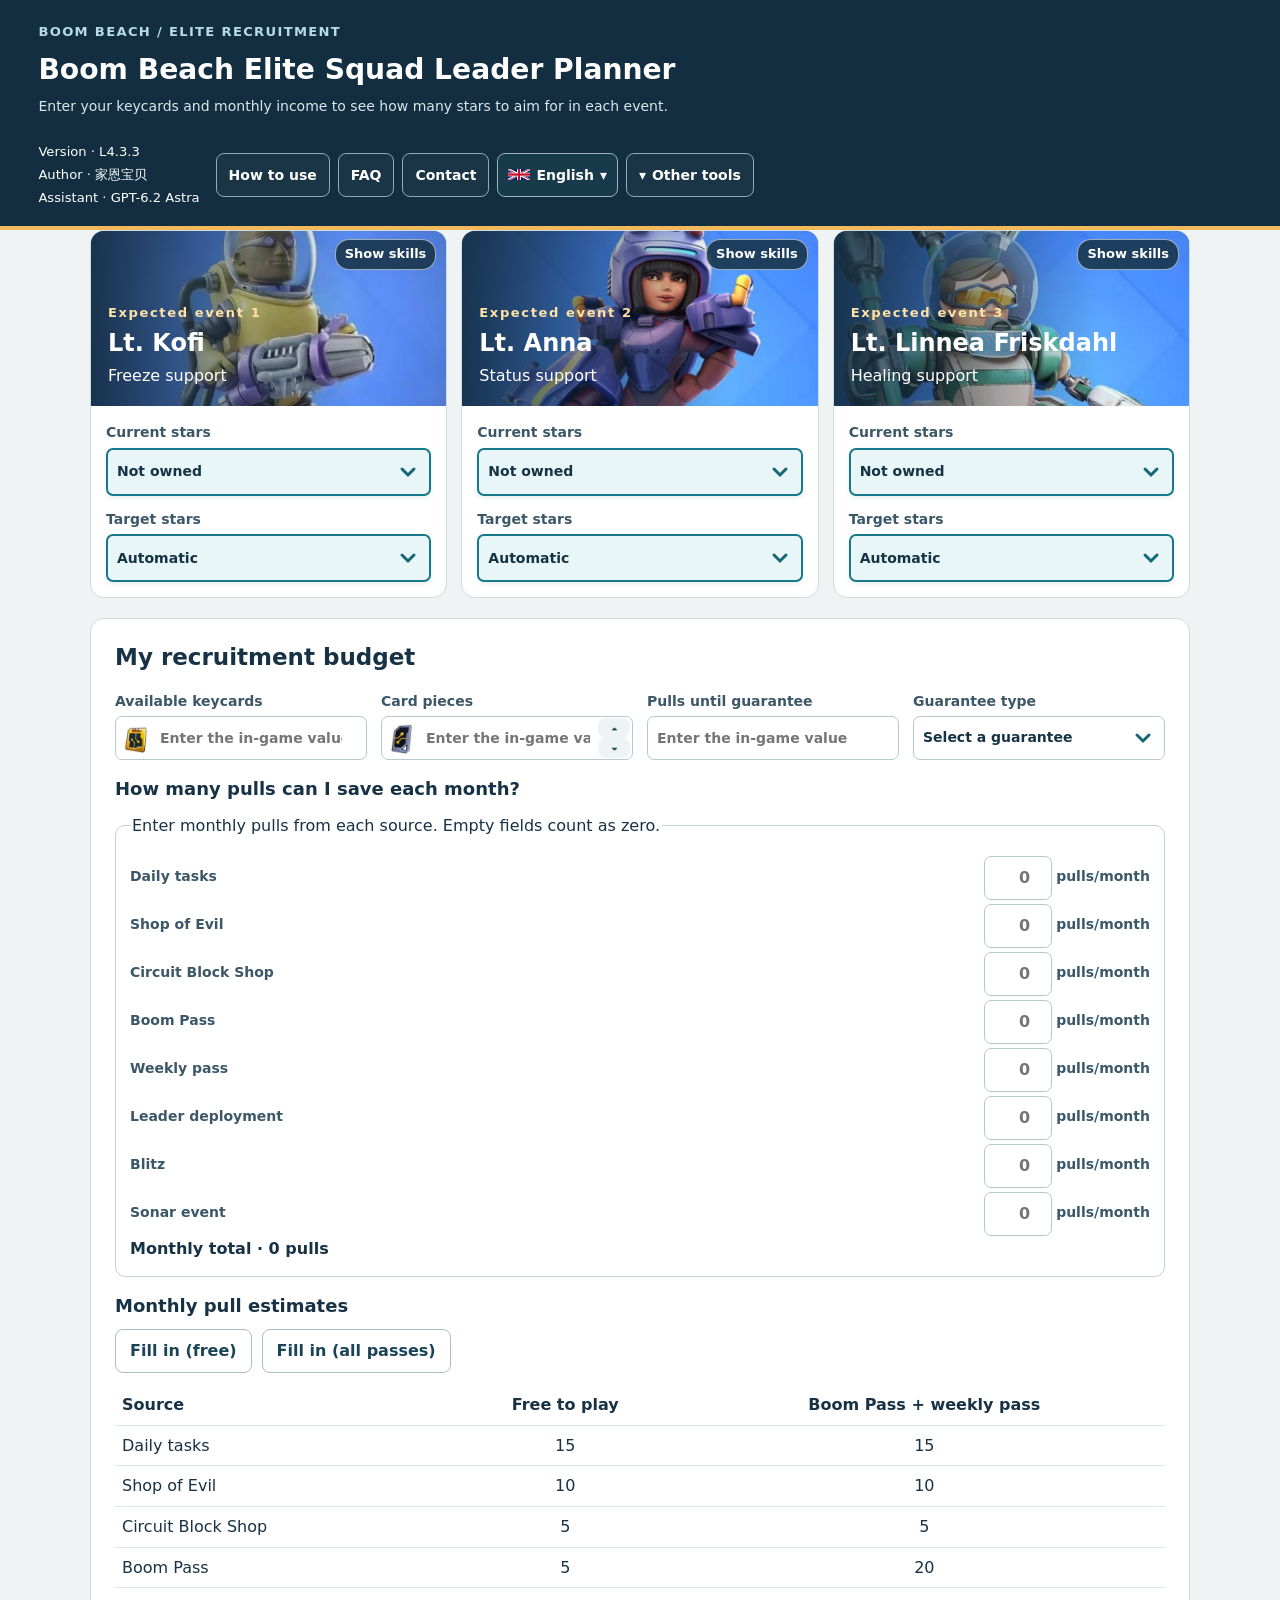
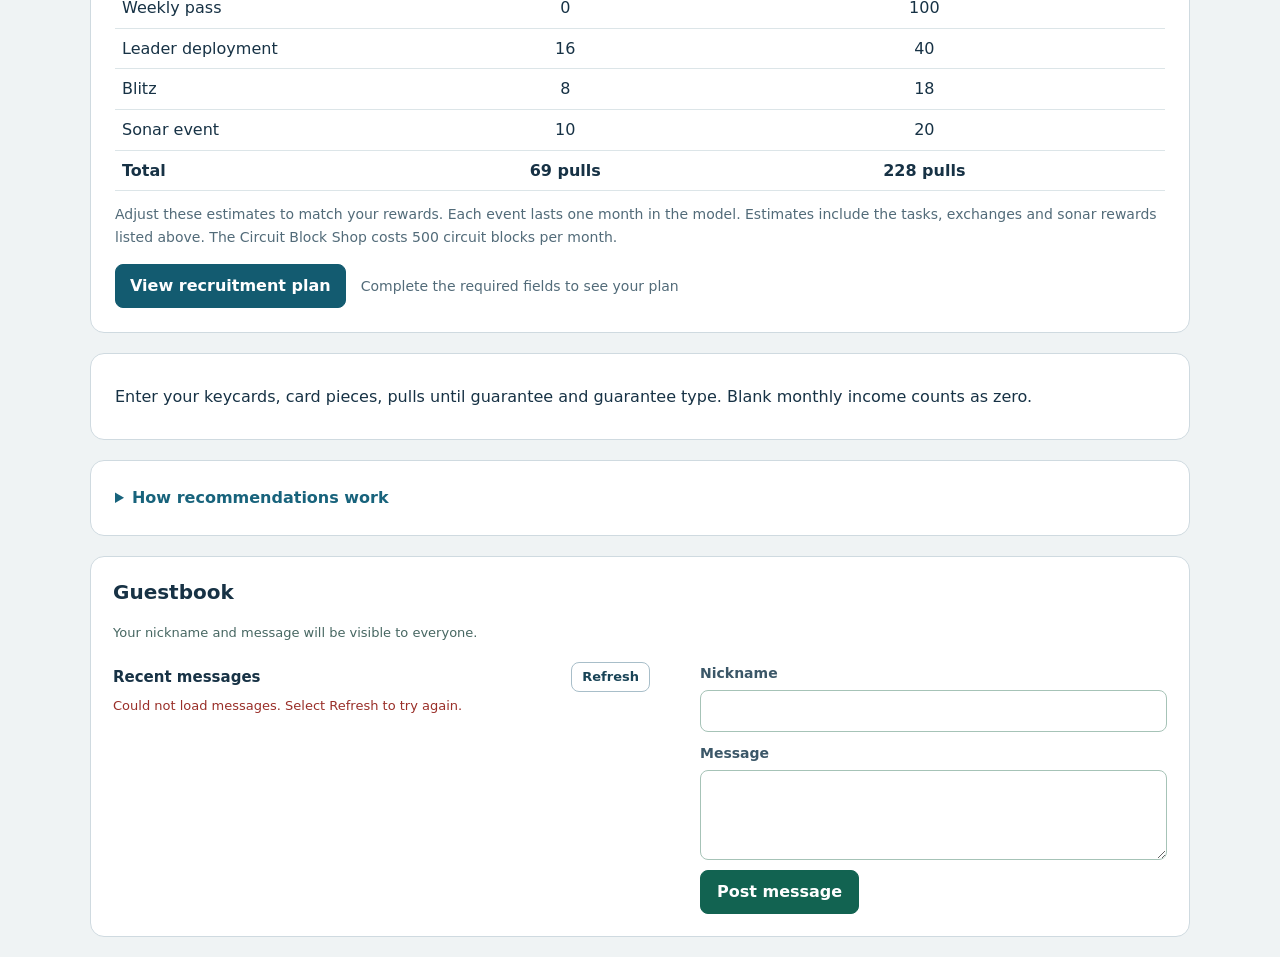
==== commit 71935018: "4.3.3" ====
--- a/index.html
+++ b/index.html
@@ -1,165 +1,165 @@
-<!doctype html><html lang="zh-CN"><head><meta charset="utf-8"><meta name="viewport" content="width=device-width,initial-scale=1"><meta name="theme-color" content="#162f42"><title>《海岛奇兵》精英队长抽选规划器</title><link rel="stylesheet" href="style.css"><link rel="stylesheet" href="community.css"><style>
-#cards select{appearance:none;-webkit-appearance:none;border:2px solid #167889;background-color:#e9f6f8;background-image:url("data:image/svg+xml,%3Csvg xmlns='http://www.w3.org/2000/svg' width='18' height='12'%3E%3Cpath d='m3 3 6 6 6-6' fill='none' stroke='%23156778' stroke-width='3' stroke-linecap='round'/%3E%3C/svg%3E");background-repeat:no-repeat;background-position:right 12px center;padding-right:40px;min-height:48px;box-shadow:0 2px 5px #123c4c18;cursor:pointer}
-#cards select:focus-visible{outline:3px solid #e7bd53;outline-offset:2px}
-#plan .fields{grid-template-columns:repeat(2,minmax(0,1fr));align-items:start}
-#plan .fields>label{min-width:0;display:flex;flex-direction:column;align-items:stretch}
-#plan .fields input,#plan .fields select{box-sizing:border-box;min-height:44px;min-width:0}
-#plan .resource{margin-top:4px}
-#plan .resource input{margin-top:0}
-.other-tools{position:relative;color:white;margin:0;font-size:14px}
-.other-tools summary{cursor:pointer;border:1px solid #9bb4bd;border-radius:7px;padding:7px 10px;white-space:nowrap}
-.other-tools>a{position:absolute;right:0;top:calc(100% + 6px);z-index:20;display:block;background:#163d50;color:white;padding:12px 16px;border-radius:8px;white-space:nowrap;box-shadow:0 3px 10px #0003;text-decoration:none}
-@media(max-width:760px){
-.nav-actions{display:flex;flex-wrap:wrap;justify-content:flex-end;gap:6px 10px}
-.nav-actions a{grid-column:auto;grid-row:auto}
-#plan .fields>label{font-size:14px}
-#plan .fields{gap:10px}
-#plan .fields input,#plan .fields select{font-size:16px}
-}
-fieldset#sources{margin:12px 0;padding:14px;border:1px solid #bed3da;border-radius:10px}.income-row{display:flex;justify-content:space-between;align-items:center;min-height:44px;gap:8px}.income-row select{width:auto}.income-row input[type=checkbox]{width:18px;height:18px;vertical-align:middle}.goal-picker{margin-top:12px}[hidden]{display:none!important}.income-amount{display:flex;align-items:center;gap:8px;white-space:nowrap}.income-amount input{width:110px;min-height:44px;font-size:16px}.income-row>label:first-child{display:flex;align-items:center;gap:6px}.income-row input:disabled{opacity:.5}#results table{table-layout:fixed}#results th,#results td{overflow-wrap:anywhere}@media(max-width:480px){.income-amount input{width:85px}#results th,#results td{padding:8px 4px;font-size:13px}}.credits{display:flex;flex-direction:column;gap:2px}.nav-actions{display:flex;align-items:center;gap:8px;flex-wrap:wrap}.nav-actions button{background:transparent;color:white;border:1px solid #8fadb6;border-radius:8px;padding:8px 12px;cursor:pointer}dialog{width:min(580px,calc(100vw - 32px));max-height:85dvh;box-sizing:border-box;border:1px solid #bfd3d8;border-radius:16px;padding:22px;color:#163d50;overflow:auto}dialog::backdrop{background:#092c3a88}.dialog-header{display:flex;align-items:center;justify-content:space-between;gap:12px}.dialog-header h2{margin:0}.dialog-header button{min-width:44px;min-height:44px}dialog p{line-height:1.8}dialog details{padding:12px 0;border-bottom:1px solid #d5e2e6}dialog summary{cursor:pointer;font-weight:700}@media(max-width:760px){.nav-actions .credits{width:100%}.nav-actions{justify-content:flex-start}}
-
-.nav-actions>button,.nav-actions>a,.nav-actions>.other-tools>summary{
- display:inline-flex;align-items:center;justify-content:center;box-sizing:border-box;
- min-height:44px;margin:0;padding:8px 12px;border:1px solid #8fadb6;
- border-radius:8px;background:#ffffff08;color:#fff;
- font-family:inherit;font-size:14px;font-weight:600;line-height:1.3;
- text-decoration:none;white-space:nowrap;cursor:pointer
-}
-.nav-actions>.other-tools{margin:0;color:#fff}
-.nav-actions>.other-tools>summary{list-style:none}
-.nav-actions>.other-tools>summary::-webkit-details-marker{display:none}
-.nav-actions>.other-tools>summary::before{content:'▾';margin-right:6px}
-.nav-actions>button:hover,.nav-actions>a:hover,.nav-actions>.other-tools>summary:hover{background:#ffffff20;border-color:#bfd5dc}
-.nav-actions>button:active,.nav-actions>a:active,.nav-actions>.other-tools>summary:active{background:#ffffff30}
-.nav-actions>button:focus-visible,.nav-actions>a:focus-visible,.nav-actions>.other-tools>summary:focus-visible{outline:2px solid #f2cf68;outline-offset:3px}
-#results th,#results td{text-align:center}
-#results th:first-child,#results td:first-child{text-align:left}
-.income-reference .actions{display:flex;flex-wrap:wrap;gap:10px;margin:12px 0}
-.income-reference .actions button{min-height:44px}
-
-#results .draw-title{text-align:center;font-size:clamp(23px,3vw,28px);font-weight:800;margin:28px 0 18px;line-height:1.4}
-.nav-actions>button,.nav-actions>a,.nav-actions>.other-tools>summary{height:44px;vertical-align:middle;align-self:center;letter-spacing:normal}
-
-header nav{width:min(1440px,94%);gap:24px;padding:18px 0;align-items:center;flex-wrap:wrap}
-.header-intro{display:block;flex:1 1 510px;min-width:0}
-.header-intro>div{display:block}
-.header-intro small{color:#b5dce5;letter-spacing:.1em}
-.header-intro h1{font-size:clamp(23px,2.2vw,32px);color:#fff;margin:8px 0}
-.header-intro p{color:#d8e8ed;font-size:14px;margin:0}
-header .nav-actions{flex:0 1 auto;gap:8px}
-header .credits{gap:2px;margin-right:8px}
-.header-intro+ .nav-actions .credits small{margin:0;line-height:1.6;letter-spacing:normal}
-#plan .fields input,#plan .fields select{height:44px;min-height:44px;border:1px solid #b7c9d1;border-radius:7px;padding:6px 9px;line-height:1.4}
-#plan #up{appearance:none;-webkit-appearance:none;background-color:white;background-image:url("data:image/svg+xml,%3Csvg xmlns='http://www.w3.org/2000/svg' width='18' height='12'%3E%3Cpath d='m3 3 6 6 6-6' fill='none' stroke='%23156778' stroke-width='3' stroke-linecap='round'/%3E%3C/svg%3E");background-repeat:no-repeat;background-position:right 12px center;padding-right:38px}
-.income-reference th:not(:first-child),.income-reference td:not(:first-child){text-align:center}
-.result-cards{display:none}
-@media(max-width:760px){
- header nav{gap:14px;padding:16px 0}
- .header-intro{flex-basis:100%}
- header .nav-actions{width:100%;margin:0;justify-content:flex-start}
- header .nav-actions .credits{width:100%;gap:2px;margin-bottom:6px}
- #results .statrow{grid-template-columns:repeat(2,minmax(0,1fr));gap:10px}
- #results .statrow .stat:last-child{grid-column:1/-1}
- #results .statrow .stat{padding:12px}
- #results .statrow .stat:last-child b{font-size:23px}
- #results .draw-table{display:none}
- .result-cards{display:grid;gap:16px}
- .draw-card{border:1px solid #cfdae0;border-radius:13px;overflow:hidden;background:#fff}
- .draw-card-header{display:flex;align-items:center;gap:12px;padding:14px;background:#edf5f6}
- .draw-avatar{width:64px;height:64px;object-fit:cover;border-radius:10px;flex-shrink:0}
- .draw-card-name{font-size:21px;margin:0 0 4px}
- .draw-card-goal{display:flex;align-items:center;gap:6px}
- .draw-card-goal .rank-badge{width:32px;height:32px}
- .draw-card dl{padding:4px 14px 12px;margin:0}
- .draw-card dl>div{display:flex;align-items:baseline;justify-content:space-between;gap:12px;padding:10px 0;border-bottom:1px solid #e5edef}
- .draw-card dl>div:last-child{border:0}
- .draw-card dt{margin:0;font-size:14px;font-weight:500}
- .draw-card dd{margin:0;white-space:nowrap;font-weight:750;font-size:18px}
- .draw-total .draw-card-header{background:#fff2c1}
-}
-
-#plan .fields .resource input{padding-left:44px}
-#plan .fields .resource #pieces{padding-right:42px}
-#plan .resource img{pointer-events:none}
-#results .draw-table{display:none}
-.result-cards{display:grid;grid-template-columns:repeat(3,minmax(0,1fr));gap:16px}
- .draw-card{border:1px solid #cfdae0;border-radius:13px;overflow:hidden;background:#fff}
- .draw-card-header{display:flex;align-items:center;gap:12px;padding:14px;background:#edf5f6}
- .draw-avatar{width:64px;height:64px;object-fit:cover;border-radius:10px;flex-shrink:0}
- .draw-card-name{font-size:21px;margin:0 0 4px}
- .draw-card-goal{display:flex;align-items:center;gap:6px}
- .draw-card-goal .rank-badge{width:32px;height:32px}
- .draw-card dl{padding:4px 14px 12px;margin:0}
- .draw-card dl>div{display:flex;align-items:baseline;justify-content:space-between;gap:12px;padding:10px 0;border-bottom:1px solid #e5edef}
- .draw-card dl>div:last-child{border:0}
- .draw-card dt{margin:0;font-size:14px;font-weight:500}
- .draw-card dd{margin:0;white-space:nowrap;font-weight:750;font-size:18px}
- .draw-total .draw-card-header{background:#fff2c1}
-.draw-card{min-width:0}
-.draw-total{grid-column:1/-1}
-.draw-total dl{display:grid;grid-template-columns:repeat(3,minmax(0,1fr));gap:20px}
-@media(max-width:1000px){
- .result-cards{grid-template-columns:1fr}
- .draw-total dl{display:block}
-}
-
-.draw-total dl>div{justify-content:flex-start;gap:12px;flex-wrap:wrap}
-
-#sources .income-amount{gap:4px}
-#sources .income-amount input{text-align:right;padding-right:6px}
-
-#sources .income-amount input{width:68px;min-width:68px;min-height:44px;padding-left:6px;padding-right:6px}
-
-#plan .budget-fields{display:grid;grid-template-columns:repeat(4,minmax(0,1fr));gap:14px;margin:12px 0;max-width:100%}
-#plan .budget-fields>.fields{display:contents}
-#plan .budget-fields>.fields>label{min-width:0}
-@media(max-width:760px){
- #plan .budget-fields{grid-template-columns:repeat(2,minmax(0,1fr));gap:12px 10px}
-}
-</style></head><body><header><nav><div class="header-intro"><div><small>BOOM BEACH / 精英招募</small><h1>《海岛奇兵》精英队长抽选规划器</h1><p>填入现有核心秘钥与每月收入，自动推荐每一期到第几命收手。</p></div></div><div class="nav-actions"><div class="credits"><small>版本号：L4.2.7</small><small>作者：家恩宝贝</small><small>助理：GPT-6.2 Astra</small></div><button type="button" data-open-dialog="guide">使用说明</button><button type="button" data-open-dialog="faq">常见问题</button><a href="contact.html">联系我</a><details class="other-tools"><summary>其它工具</summary><a href="https://tatsu2026.github.io/boom-beach-sonar/">声呐小助手</a></details></div></nav></header><main>
-
-<form id="planner"><div id="cards"></div>
-<section class="panel" id="plan"><h2>我的核心秘钥预算</h2><div class="budget-fields"><div class="fields"><label>现有核心秘钥<span class="resource"><img alt="" src="assets/key.png"><input id="tickets" type="number" min="0" max="999999" step="1" placeholder="按游戏显示填写" required></span></label><label>现有秘钥碎片<span class="resource"><img alt="" src="assets/shard.png"><input id="pieces" type="number" min="0" max="99999999" step="1" placeholder="按游戏显示填写" required><span class="piece-buttons"><button type="button" data-change="100" aria-label="增加100个碎片">▴</button><button type="button" data-change="-100" aria-label="减少100个碎片">▾</button></span></span></label></div>
-<div class="fields"><label>距离保底次数<input id="remaining" type="number" min="1" max="80" step="1" placeholder="按游戏显示填写" required></label><label>保底类型<select id="up" required><option value="">请选择保底类型</option><option value="0">50% 为当期队长</option><option value="1">100% 为当期队长</option></select></label></div>
-</div><h3>每月能攒多少抽</h3><fieldset id="sources"><legend>填写各项每月抽数，未填写按0计算</legend><div class="income-row"><label>每日任务</label><label class="income-amount"><input type="number" min="0" step="1" placeholder="0" id="amount0" aria-label="每日任务每月抽数"><span>抽/月</span></label></div><div class="income-row"><label>邪恶商店</label><label class="income-amount"><input type="number" min="0" step="1" placeholder="0" id="amount1" aria-label="邪恶商店每月抽数"><span>抽/月</span></label></div><div class="income-row"><label>电路商店</label><label class="income-amount"><input type="number" min="0" step="1" placeholder="0" id="amount2" aria-label="电路商店每月抽数"><span>抽/月</span></label></div><div class="income-row"><label>海岛战令</label><label class="income-amount"><input type="number" min="0" step="1" placeholder="0" id="amount3" aria-label="海岛战令每月抽数"><span>抽/月</span></label></div><div class="income-row"><label>周卡</label><label class="income-amount"><input type="number" min="0" step="1" placeholder="0" id="amount4" aria-label="周卡每月抽数"><span>抽/月</span></label></div><div class="income-row"><label>队长部署</label><label class="income-amount"><input type="number" min="0" step="1" placeholder="0" id="amount5" aria-label="队长部署每月抽数"><span>抽/月</span></label></div><div class="income-row"><label>闪电战</label><label class="income-amount"><input type="number" min="0" step="1" placeholder="0" id="amount6" aria-label="闪电战每月抽数"><span>抽/月</span></label></div><div class="income-row"><label>声呐活动</label><label class="income-amount"><input type="number" min="0" step="1" placeholder="0" id="amount7" aria-label="声呐活动每月抽数"><span>抽/月</span></label></div><strong id="incomeSum"></strong></fieldset><section class="income-reference" aria-labelledby="income-reference-title"><h3 id="income-reference-title">每月抽数来源参考</h3><div class="actions"><button type="button" id="fillFree">一键填入（零氪）</button><button type="button" id="fillPaid">一键填入（全购）</button></div><table><thead><tr><th>来源</th><th>零氪</th><th>战令、周卡全购</th></tr></thead><tbody><tr><td>每日任务</td><td>15</td><td>15</td></tr><tr><td>邪恶商店</td><td>10</td><td>10</td></tr><tr><td>电路商店</td><td>5</td><td>5</td></tr><tr><td>海岛战令</td><td>5</td><td>20</td></tr><tr><td>周卡</td><td>0</td><td>100</td></tr><tr><td>队长部署</td><td>16</td><td>40</td></tr><tr><td>闪电战</td><td>8</td><td>18</td></tr><tr><td>声呐活动</td><td>10</td><td>20</td></tr><tr><th>合计</th><th>69 抽</th><th>228 抽</th></tr></tbody></table><p class="note">以下为参考数量，请根据实际情况填写每月收入。按每期一个月、完成上述任务和兑换计算，包含声呐活动。电路商店每月需 500 电路板。</p></section>
-<div class="actions"><button type="submit" class="primary">查看抽取规划</button><span id="state" role="status"></span></div></section></form>
-<section class="panel" id="results" aria-live="polite"></section>
-<details class="panel"><summary>推荐依据</summary><p>按科菲、安娜、林尼亚的预计返场顺序计算三期预算。预算很紧时优先争取林尼亚本体。按科菲、安娜、林尼亚的顺序，基础目标为0／0／1，之后争取0／1／2。再用余券优先争取林尼亚4命增伤和5命复活。科菲通常在本体或2命收手，安娜通常在1命收手。预算宽裕时再考虑安娜2命和两人的3命。通用方案达到3／3／5后建议存券，已有的更高命座会保留。</p><p>系统根据中尉的招募概率模拟5,000次，计算时继承当前中尉招募进度和大小保底状态。通常选择预计达成概率至少90%的方案。预算不足时，会显示集中存券争取林尼亚本体的机会。首次获得队长为0命，每重复获得一次提升1命。修改设置后会立即重新计算。</p><a href="https://support.supercell.com/boom-beach/zh/articles/drop-chances.html">Supercell 招募概率说明</a></details><section class="community-wrap" id="guestbook" aria-labelledby="guestbook-title">
-  <div class="card community-card">
-    <div class="community-intro">
-      <h2 id="guestbook-title" data-word="guestbook">留言板</h2>
-      <p data-word="publicHint">发表后，所有访问者都能看到你的昵称和留言。</p>
-    </div>
-    <div class="community-columns">
-      <div class="message-feed">
-        <div class="feed-tools"><h3 data-word="recent">最新留言</h3>
-          <button type="button" id="refresh-messages" data-word="refresh">刷新</button></div>
-        <p id="feed-state" class="community-note" role="status"></p>
-        <ol id="public-messages"></ol>
-        <button type="button" id="older-messages" data-word="older" hidden>查看更多</button>
-      </div>
-      <form id="guest-form" class="community-form">
-        <label for="guest-name" data-word="nickname">昵称</label>
-        <input id="guest-name" name="nickname" autocomplete="nickname" required>
-        <label for="guest-text" data-word="message">留言</label>
-        <textarea id="guest-text" name="message" rows="3" required></textarea>
-        <div class="form-actions"><button id="publish-message" type="submit" data-word="publish">发表留言</button></div>
-        <p id="post-state" class="community-note" role="status"></p>
-      </form>
-    </div>
-  </div>
-</section></main><dialog id="guide" aria-labelledby="guide-title"><div class="dialog-header"><h2 id="guide-title">使用说明</h2><button type="button" data-close-dialog aria-label="关闭使用说明">×</button></div>
-<h3>填写当前招募情况</h3><p>先为三位队长选择当前命座，首次获得为0命。现有核心秘钥、现有秘钥碎片、距离保底次数和保底类型为必填项，数量为零时填写0。距离保底次数请照填游戏显示的1至80之间的数字。</p>
-<h3>选择各自的目标</h3><p>每位队长可以独立选择自动推荐、具体命座或本期跳过。系统会结合你的自选目标和三期预算，为自动推荐的队长安排目标。目标低于当前命座时，按无需追加抽取处理。</p>
-<h3>填写每月能攒多少抽</h3><p>直接填写各渠道每月预计获得的抽数，留空按0计算。可以查看下方抽数来源参考表，点击一键填入后仍可逐项调整。按每期一个月计算，秘钥碎片每200个折算1抽。</p>
-<h3>查看抽取规划</h3><p>填写完整后自动更新结果，也可以点击查看抽取规划。累计预算是假设之前没有消耗时，到各期末共能攒到的抽数。每位队长所需抽数从上一目标完成后起算。</p>
-<p>平均需要多少抽为模拟的平均值。多少抽有90%把握表示约90%的模拟能在该抽数内达到目标。按期达成全部目标的概率同时考虑三位队长的返场顺序和各期预算。</p>
-<p>设置会自动保存在当前浏览器，换设备或清理浏览器数据后需要重新填写。</p></dialog>
-<dialog id="faq" aria-labelledby="faq-title"><div class="dialog-header"><h2 id="faq-title">常见问题</h2><button type="button" data-close-dialog aria-label="关闭常见问题">×</button></div>
-<details><summary>保底类型怎么选？</summary><p>下一位中尉有50%概率为当期队长时选50%，下一位中尉必定为当期队长时选100%。请根据游戏中的当前招募状态填写。</p></details>
-<details><summary>可以只指定一位队长的目标吗？</summary><p>可以。各目标菜单独立选择，其他队长可继续使用自动推荐。系统会把指定目标计入预算。预算不足时会显示达成概率，自动推荐的队长可能建议跳过。</p></details>
-<details><summary>90%把握能保证抽到吗？</summary><p>实际结果受随机抽取影响。此处基于原有招募规则模拟5,000次，约90%的模拟在显示的抽数内达标，仍有约10%的情况需要更多抽数。</p></details>
-<details><summary>为什么三期合计与各行的90%抽数相加不同？</summary><p>三期合计按整条招募过程统计。各位队长的90%抽数分别取自对应过程，把它们相加会得到不同的数值。</p></details>
-<details><summary>为什么资料没填完时没有结果？</summary><p>四项招募资料必须完整填写，才能依据当前预算与保底进度计算。每月收入允许留空，按0处理。</p></details>
-<details><summary>参考表里的抽数能直接套用吗？</summary><p>表格供参考，请根据自己的任务完成情况和购买情况填写每月抽数。计算假设每期一个月、填写的收入均能到账。</p></details>
-<details><summary>填写的数据保存在哪里？</summary><p>招募设置保存在当前浏览器。其他访客使用各自的设置，换设备时需要重新填写。</p></details></dialog><script src="engine.js"></script><script src="app.js"></script><script src="settings.js"></script><script src="community.js"></script></body></html>
+<!doctype html><html lang="zh-CN"><head><meta charset="utf-8"><meta name="viewport" content="width=device-width,initial-scale=1"><meta name="theme-color" content="#162f42"><title>《海岛奇兵》精英队长抽选规划器</title><link rel="stylesheet" href="style.css?v=L4.3.3"><link rel="stylesheet" href="community.css?v=L4.3.3"><style>
+#cards select{appearance:none;-webkit-appearance:none;border:2px solid #167889;background-color:#e9f6f8;background-image:url("data:image/svg+xml,%3Csvg xmlns='http://www.w3.org/2000/svg' width='18' height='12'%3E%3Cpath d='m3 3 6 6 6-6' fill='none' stroke='%23156778' stroke-width='3' stroke-linecap='round'/%3E%3C/svg%3E");background-repeat:no-repeat;background-position:right 12px center;padding-right:40px;min-height:48px;box-shadow:0 2px 5px #123c4c18;cursor:pointer}
+#cards select:focus-visible{outline:3px solid #e7bd53;outline-offset:2px}
+#plan .fields{grid-template-columns:repeat(2,minmax(0,1fr));align-items:start}
+#plan .fields>label{min-width:0;display:flex;flex-direction:column;align-items:stretch}
+#plan .fields input,#plan .fields select{box-sizing:border-box;min-height:44px;min-width:0}
+#plan .resource{margin-top:4px}
+#plan .resource input{margin-top:0}
+.other-tools{position:relative;color:white;margin:0;font-size:14px}
+.other-tools summary{cursor:pointer;border:1px solid #9bb4bd;border-radius:7px;padding:7px 10px;white-space:nowrap}
+.other-tools>a{position:absolute;right:0;top:calc(100% + 6px);z-index:20;display:block;background:#163d50;color:white;padding:12px 16px;border-radius:8px;white-space:nowrap;box-shadow:0 3px 10px #0003;text-decoration:none}
+@media(max-width:760px){
+.nav-actions{display:flex;flex-wrap:wrap;justify-content:flex-end;gap:6px 10px}
+.nav-actions a{grid-column:auto;grid-row:auto}
+#plan .fields>label{font-size:14px}
+#plan .fields{gap:10px}
+#plan .fields input,#plan .fields select{font-size:16px}
+}
+fieldset#sources{margin:12px 0;padding:14px;border:1px solid #bed3da;border-radius:10px}.income-row{display:flex;justify-content:space-between;align-items:center;min-height:44px;gap:8px}.income-row select{width:auto}.income-row input[type=checkbox]{width:18px;height:18px;vertical-align:middle}.goal-picker{margin-top:12px}[hidden]{display:none!important}.income-amount{display:flex;align-items:center;gap:8px;white-space:nowrap}.income-amount input{width:110px;min-height:44px;font-size:16px}.income-row>label:first-child{display:flex;align-items:center;gap:6px}.income-row input:disabled{opacity:.5}#results table{table-layout:fixed}#results th,#results td{overflow-wrap:anywhere}@media(max-width:480px){.income-amount input{width:85px}#results th,#results td{padding:8px 4px;font-size:13px}}.credits{display:flex;flex-direction:column;gap:2px}.nav-actions{display:flex;align-items:center;gap:8px;flex-wrap:wrap}.nav-actions button{background:transparent;color:white;border:1px solid #8fadb6;border-radius:8px;padding:8px 12px;cursor:pointer}dialog{width:min(580px,calc(100vw - 32px));max-height:85dvh;box-sizing:border-box;border:1px solid #bfd3d8;border-radius:16px;padding:22px;color:#163d50;overflow:auto}dialog::backdrop{background:#092c3a88}.dialog-header{display:flex;align-items:center;justify-content:space-between;gap:12px}.dialog-header h2{margin:0}.dialog-header button{min-width:44px;min-height:44px}dialog p{line-height:1.8}dialog details{padding:12px 0;border-bottom:1px solid #d5e2e6}dialog summary{cursor:pointer;font-weight:700}@media(max-width:760px){.nav-actions .credits{width:100%}.nav-actions{justify-content:flex-start}}
+
+.nav-actions>button,.nav-actions>a,.nav-actions>.other-tools>summary{
+ display:inline-flex;align-items:center;justify-content:center;box-sizing:border-box;
+ min-height:44px;margin:0;padding:8px 12px;border:1px solid #8fadb6;
+ border-radius:8px;background:#ffffff08;color:#fff;
+ font-family:inherit;font-size:14px;font-weight:600;line-height:1.3;
+ text-decoration:none;white-space:nowrap;cursor:pointer
+}
+.nav-actions>.other-tools{margin:0;color:#fff}
+.nav-actions>.other-tools>summary{list-style:none}
+.nav-actions>.other-tools>summary::-webkit-details-marker{display:none}
+.nav-actions>.other-tools>summary::before{content:'▾';margin-right:6px}
+.nav-actions>button:hover,.nav-actions>a:hover,.nav-actions>.other-tools>summary:hover{background:#ffffff20;border-color:#bfd5dc}
+.nav-actions>button:active,.nav-actions>a:active,.nav-actions>.other-tools>summary:active{background:#ffffff30}
+.nav-actions>button:focus-visible,.nav-actions>a:focus-visible,.nav-actions>.other-tools>summary:focus-visible{outline:2px solid #f2cf68;outline-offset:3px}
+#results th,#results td{text-align:center}
+#results th:first-child,#results td:first-child{text-align:left}
+.income-reference .actions{display:flex;flex-wrap:wrap;gap:10px;margin:12px 0}
+.income-reference .actions button{min-height:44px}
+
+#results .draw-title{text-align:center;font-size:clamp(23px,3vw,28px);font-weight:800;margin:28px 0 18px;line-height:1.4}
+.nav-actions>button,.nav-actions>a,.nav-actions>.other-tools>summary{height:44px;vertical-align:middle;align-self:center;letter-spacing:normal}
+
+header nav{width:min(1440px,94%);gap:24px;padding:18px 0;align-items:center;flex-wrap:wrap}
+.header-intro{display:block;flex:1 1 510px;min-width:0}
+.header-intro>div{display:block}
+.header-intro small{color:#b5dce5;letter-spacing:.1em}
+.header-intro h1{font-size:clamp(23px,2.2vw,32px);color:#fff;margin:8px 0}
+.header-intro p{color:#d8e8ed;font-size:14px;margin:0}
+header .nav-actions{flex:0 1 auto;gap:8px}
+header .credits{gap:2px;margin-right:8px}
+.header-intro+ .nav-actions .credits small{margin:0;line-height:1.6;letter-spacing:normal}
+#plan .fields input,#plan .fields select{height:44px;min-height:44px;border:1px solid #b7c9d1;border-radius:7px;padding:6px 9px;line-height:1.4}
+#plan #up{appearance:none;-webkit-appearance:none;background-color:white;background-image:url("data:image/svg+xml,%3Csvg xmlns='http://www.w3.org/2000/svg' width='18' height='12'%3E%3Cpath d='m3 3 6 6 6-6' fill='none' stroke='%23156778' stroke-width='3' stroke-linecap='round'/%3E%3C/svg%3E");background-repeat:no-repeat;background-position:right 12px center;padding-right:38px}
+.income-reference th:not(:first-child),.income-reference td:not(:first-child){text-align:center}
+.result-cards{display:none}
+@media(max-width:760px){
+ header nav{gap:14px;padding:16px 0}
+ .header-intro{flex-basis:100%}
+ header .nav-actions{width:100%;margin:0;justify-content:flex-start}
+ header .nav-actions .credits{width:100%;gap:2px;margin-bottom:6px}
+ #results .statrow{grid-template-columns:repeat(2,minmax(0,1fr));gap:10px}
+ #results .statrow .stat:last-child{grid-column:1/-1}
+ #results .statrow .stat{padding:12px}
+ #results .statrow .stat:last-child b{font-size:23px}
+ #results .draw-table{display:none}
+ .result-cards{display:grid;gap:16px}
+ .draw-card{border:1px solid #cfdae0;border-radius:13px;overflow:hidden;background:#fff}
+ .draw-card-header{display:flex;align-items:center;gap:12px;padding:14px;background:#edf5f6}
+ .draw-avatar{width:64px;height:64px;object-fit:cover;border-radius:10px;flex-shrink:0}
+ .draw-card-name{font-size:21px;margin:0 0 4px}
+ .draw-card-goal{display:flex;align-items:center;gap:6px}
+ .draw-card-goal .rank-badge{width:32px;height:32px}
+ .draw-card dl{padding:4px 14px 12px;margin:0}
+ .draw-card dl>div{display:flex;align-items:baseline;justify-content:space-between;gap:12px;padding:10px 0;border-bottom:1px solid #e5edef}
+ .draw-card dl>div:last-child{border:0}
+ .draw-card dt{margin:0;font-size:14px;font-weight:500}
+ .draw-card dd{margin:0;white-space:nowrap;font-weight:750;font-size:18px}
+ .draw-total .draw-card-header{background:#fff2c1}
+}
+
+#plan .fields .resource input{padding-left:44px}
+#plan .fields .resource #pieces{padding-right:42px}
+#plan .resource img{pointer-events:none}
+#results .draw-table{display:none}
+.result-cards{display:grid;grid-template-columns:repeat(3,minmax(0,1fr));gap:16px}
+ .draw-card{border:1px solid #cfdae0;border-radius:13px;overflow:hidden;background:#fff}
+ .draw-card-header{display:flex;align-items:center;gap:12px;padding:14px;background:#edf5f6}
+ .draw-avatar{width:64px;height:64px;object-fit:cover;border-radius:10px;flex-shrink:0}
+ .draw-card-name{font-size:21px;margin:0 0 4px}
+ .draw-card-goal{display:flex;align-items:center;gap:6px}
+ .draw-card-goal .rank-badge{width:32px;height:32px}
+ .draw-card dl{padding:4px 14px 12px;margin:0}
+ .draw-card dl>div{display:flex;align-items:baseline;justify-content:space-between;gap:12px;padding:10px 0;border-bottom:1px solid #e5edef}
+ .draw-card dl>div:last-child{border:0}
+ .draw-card dt{margin:0;font-size:14px;font-weight:500}
+ .draw-card dd{margin:0;white-space:nowrap;font-weight:750;font-size:18px}
+ .draw-total .draw-card-header{background:#fff2c1}
+.draw-card{min-width:0}
+.draw-total{grid-column:1/-1}
+.draw-total dl{display:grid;grid-template-columns:repeat(3,minmax(0,1fr));gap:20px}
+@media(max-width:1000px){
+ .result-cards{grid-template-columns:1fr}
+ .draw-total dl{display:block}
+}
+
+.draw-total dl>div{justify-content:flex-start;gap:12px;flex-wrap:wrap}
+
+#sources .income-amount{gap:4px}
+#sources .income-amount input{text-align:right;padding-right:6px}
+
+#sources .income-amount input{width:68px;min-width:68px;min-height:44px;padding-left:6px;padding-right:6px}
+
+#plan .budget-fields{display:grid;grid-template-columns:repeat(4,minmax(0,1fr));gap:14px;margin:12px 0;max-width:100%}
+#plan .budget-fields>.fields{display:contents}
+#plan .budget-fields>.fields>label{min-width:0}
+@media(max-width:760px){
+ #plan .budget-fields{grid-template-columns:repeat(2,minmax(0,1fr));gap:12px 10px}
+}
+</style></head><body><header><nav><div class="header-intro"><div><small>BOOM BEACH / 精英招募</small><h1>《海岛奇兵》精英队长抽选规划器</h1><p>填入现有核心秘钥与每月收入，自动推荐每一期到第几命收手。</p></div></div><div class="nav-actions"><div class="credits"><small>版本号：L4.3.3</small><small>作者：家恩宝贝</small><small>助理：GPT-6.2 Astra</small></div><button type="button" data-open-dialog="guide">使用说明</button><button type="button" data-open-dialog="faq">常见问题</button><a href="contact.html">联系我</a><select id="planner-language" aria-label="Language"></select><details class="other-tools"><summary>其它工具</summary><a href="https://tatsu2026.github.io/boom-beach-sonar/">声呐小助手</a></details></div></nav></header><main>
+
+<form id="planner"><div id="cards"></div>
+<section class="panel" id="plan"><h2>我的核心秘钥预算</h2><div class="budget-fields"><div class="fields"><label>现有核心秘钥<span class="resource"><img alt="" src="assets/key.png"><input id="tickets" type="number" min="0" max="999999" step="1" placeholder="按游戏显示填写" required></span></label><label>现有秘钥碎片<span class="resource"><img alt="" src="assets/shard.png"><input id="pieces" type="number" min="0" max="99999999" step="1" placeholder="按游戏显示填写" required><span class="piece-buttons"><button type="button" data-change="100" aria-label="增加100个碎片">▴</button><button type="button" data-change="-100" aria-label="减少100个碎片">▾</button></span></span></label></div>
+<div class="fields"><label>距离保底次数<input id="remaining" type="number" min="1" max="80" step="1" placeholder="按游戏显示填写" required></label><label>保底类型<select id="up" required><option value="">请选择保底类型</option><option value="0">50% 为当期队长</option><option value="1">100% 为当期队长</option></select></label></div>
+</div><h3>每月能攒多少抽</h3><fieldset id="sources"><legend>填写各项每月抽数，未填写按0计算</legend><div class="income-row"><label>每日任务</label><label class="income-amount"><input type="number" min="0" step="1" placeholder="0" id="amount0" aria-label="每日任务每月抽数"><span>抽/月</span></label></div><div class="income-row"><label>邪恶商店</label><label class="income-amount"><input type="number" min="0" step="1" placeholder="0" id="amount1" aria-label="邪恶商店每月抽数"><span>抽/月</span></label></div><div class="income-row"><label>电路商店</label><label class="income-amount"><input type="number" min="0" step="1" placeholder="0" id="amount2" aria-label="电路商店每月抽数"><span>抽/月</span></label></div><div class="income-row"><label>海岛战令</label><label class="income-amount"><input type="number" min="0" step="1" placeholder="0" id="amount3" aria-label="海岛战令每月抽数"><span>抽/月</span></label></div><div class="income-row"><label>周卡</label><label class="income-amount"><input type="number" min="0" step="1" placeholder="0" id="amount4" aria-label="周卡每月抽数"><span>抽/月</span></label></div><div class="income-row"><label>队长部署</label><label class="income-amount"><input type="number" min="0" step="1" placeholder="0" id="amount5" aria-label="队长部署每月抽数"><span>抽/月</span></label></div><div class="income-row"><label>闪电战</label><label class="income-amount"><input type="number" min="0" step="1" placeholder="0" id="amount6" aria-label="闪电战每月抽数"><span>抽/月</span></label></div><div class="income-row"><label>声呐活动</label><label class="income-amount"><input type="number" min="0" step="1" placeholder="0" id="amount7" aria-label="声呐活动每月抽数"><span>抽/月</span></label></div><strong id="incomeSum"></strong></fieldset><section class="income-reference" aria-labelledby="income-reference-title"><h3 id="income-reference-title">每月抽数来源参考</h3><div class="actions"><button type="button" id="fillFree">一键填入（零氪）</button><button type="button" id="fillPaid">一键填入（全购）</button></div><table><thead><tr><th>来源</th><th>零氪</th><th>战令、周卡全购</th></tr></thead><tbody><tr><td>每日任务</td><td>15</td><td>15</td></tr><tr><td>邪恶商店</td><td>10</td><td>10</td></tr><tr><td>电路商店</td><td>5</td><td>5</td></tr><tr><td>海岛战令</td><td>5</td><td>20</td></tr><tr><td>周卡</td><td>0</td><td>100</td></tr><tr><td>队长部署</td><td>16</td><td>40</td></tr><tr><td>闪电战</td><td>8</td><td>18</td></tr><tr><td>声呐活动</td><td>10</td><td>20</td></tr><tr><th>合计</th><th>69 抽</th><th>228 抽</th></tr></tbody></table><p class="note">以下为参考数量，请根据实际情况填写每月收入。按每期一个月、完成上述任务和兑换计算，包含声呐活动。电路商店每月需 500 电路板。</p></section>
+<div class="actions"><button type="submit" class="primary">查看抽取规划</button><span id="state" role="status"></span></div></section></form>
+<section class="panel" id="results" aria-live="polite"></section>
+<details class="panel"><summary>推荐依据</summary><p>按科菲、安娜、林尼亚的预计返场顺序计算三期预算。预算很紧时优先争取林尼亚本体。按科菲、安娜、林尼亚的顺序，基础目标为0／0／1，之后争取0／1／2。再用余券优先争取林尼亚4命增伤和5命复活。科菲通常在本体或2命收手，安娜通常在1命收手。预算宽裕时再考虑安娜2命和两人的3命。通用方案达到3／3／5后建议存券，已有的更高命座会保留。</p><p>系统根据中尉的招募概率模拟5,000次，计算时继承当前中尉招募进度和大小保底状态。通常选择预计达成概率至少90%的方案。预算不足时，会显示集中存券争取林尼亚本体的机会。首次获得队长为0命，每重复获得一次提升1命。修改设置后会立即重新计算。</p><a href="https://support.supercell.com/boom-beach/zh/articles/drop-chances.html">Supercell 招募概率说明</a></details><section class="community-wrap" id="guestbook" aria-labelledby="guestbook-title">
+  <div class="card community-card">
+    <div class="community-intro">
+      <h2 id="guestbook-title" data-word="guestbook">留言板</h2>
+      <p data-word="publicHint">发表后，所有访问者都能看到你的昵称和留言。</p>
+    </div>
+    <div class="community-columns">
+      <div class="message-feed">
+        <div class="feed-tools"><h3 data-word="recent">最新留言</h3>
+          <button type="button" id="refresh-messages" data-word="refresh">刷新</button></div>
+        <p id="feed-state" class="community-note" role="status"></p>
+        <ol id="public-messages"></ol>
+        <button type="button" id="older-messages" data-word="older" hidden>查看更多</button>
+      </div>
+      <form id="guest-form" class="community-form">
+        <label for="guest-name" data-word="nickname">昵称</label>
+        <input id="guest-name" name="nickname" autocomplete="nickname" required>
+        <label for="guest-text" data-word="message">留言</label>
+        <textarea id="guest-text" name="message" rows="3" required></textarea>
+        <div class="form-actions"><button id="publish-message" type="submit" data-word="publish">发表留言</button></div>
+        <p id="post-state" class="community-note" role="status"></p>
+      </form>
+    </div>
+  </div>
+</section></main><dialog id="guide" aria-labelledby="guide-title"><div class="dialog-header"><h2 id="guide-title">使用说明</h2><button type="button" data-close-dialog aria-label="关闭使用说明">×</button></div>
+<h3>填写当前招募情况</h3><p>先为三位队长选择当前命座，首次获得为0命。现有核心秘钥、现有秘钥碎片、距离保底次数和保底类型为必填项，数量为零时填写0。距离保底次数请照填游戏显示的1至80之间的数字。</p>
+<h3>选择各自的目标</h3><p>每位队长可以独立选择自动推荐、具体命座或本期跳过。系统会结合你的自选目标和三期预算，为自动推荐的队长安排目标。目标低于当前命座时，按无需追加抽取处理。</p>
+<h3>填写每月能攒多少抽</h3><p>直接填写各渠道每月预计获得的抽数，留空按0计算。可以查看下方抽数来源参考表，点击一键填入后仍可逐项调整。按每期一个月计算，秘钥碎片每200个折算1抽。</p>
+<h3>查看抽取规划</h3><p>填写完整后自动更新结果，也可以点击查看抽取规划。累计预算是假设之前没有消耗时，到各期末共能攒到的抽数。每位队长所需抽数从上一目标完成后起算。</p>
+<p>平均需要多少抽为模拟的平均值。多少抽有90%把握表示约90%的模拟能在该抽数内达到目标。按期达成全部目标的概率同时考虑三位队长的返场顺序和各期预算。</p>
+<p>设置会自动保存在当前浏览器，换设备或清理浏览器数据后需要重新填写。</p></dialog>
+<dialog id="faq" aria-labelledby="faq-title"><div class="dialog-header"><h2 id="faq-title">常见问题</h2><button type="button" data-close-dialog aria-label="关闭常见问题">×</button></div>
+<details><summary>保底类型怎么选？</summary><p>下一位中尉有50%概率为当期队长时选50%，下一位中尉必定为当期队长时选100%。请根据游戏中的当前招募状态填写。</p></details>
+<details><summary>可以只指定一位队长的目标吗？</summary><p>可以。各目标菜单独立选择，其他队长可继续使用自动推荐。系统会把指定目标计入预算。预算不足时会显示达成概率，自动推荐的队长可能建议跳过。</p></details>
+<details><summary>90%把握能保证抽到吗？</summary><p>实际结果受随机抽取影响。此处基于原有招募规则模拟5,000次，约90%的模拟在显示的抽数内达标，仍有约10%的情况需要更多抽数。</p></details>
+<details><summary>为什么三期合计与各行的90%抽数相加不同？</summary><p>三期合计按整条招募过程统计。各位队长的90%抽数分别取自对应过程，把它们相加会得到不同的数值。</p></details>
+<details><summary>为什么资料没填完时没有结果？</summary><p>四项招募资料必须完整填写，才能依据当前预算与保底进度计算。每月收入允许留空，按0处理。</p></details>
+<details><summary>参考表里的抽数能直接套用吗？</summary><p>表格供参考，请根据自己的任务完成情况和购买情况填写每月抽数。计算假设每期一个月、填写的收入均能到账。</p></details>
+<details><summary>填写的数据保存在哪里？</summary><p>招募设置保存在当前浏览器。其他访客使用各自的设置，换设备时需要重新填写。</p></details></dialog><script src="engine.js?v=L4.3.3"></script><script src="app.js?v=L4.3.3"></script><script src="settings.js?v=L4.3.3"></script><script src="languages.js?v=L4.3.3"></script><script src="language.js?v=L4.3.3"></script><script defer src="community.js?v=L4.3.3"></script></body></html>
--- a/style.css
+++ b/style.css
@@ -1,18 +1,32 @@
 *{box-sizing:border-box}html{scroll-behavior:smooth}body{margin:0;background:#eff3f4;color:#173245;font:16px/1.6 "Microsoft YaHei",system-ui,sans-serif}header{background:#122e40;color:#fff;border-bottom:4px solid #f2b95b}nav,main{width:min(1100px,94%);margin:auto}nav{display:flex;align-items:center;justify-content:space-between;min-height:62px}nav b{font-size:20px}nav div{display:flex;gap:20px}a{color:#17657b}nav a{color:#dfeef1;text-decoration:none;font-size:14px}.mark{color:#ffc466}.intro{display:flex;align-items:center;justify-content:space-between;margin:32px 0 20px}.intro p,small,p{margin:6px 0}small{font-weight:750;color:#34778c;letter-spacing:.12em;font-size:.82rem}h1,h2,h3{line-height:1.25;margin:0}h1{font-size:clamp(27px,4vw,40px);margin:6px 0}h2{font-size:23px;margin-bottom:18px}h3{font-size:18px;margin:18px 0 10px}#cards,.months,.fields,.statrow{display:grid;grid-template-columns:repeat(3,minmax(0,1fr));gap:14px}article,.panel,.month{border:1px solid #cfdae0;border-radius:14px;background:white}.portrait{position:relative;background:#325db1;overflow:hidden;border-radius:13px 13px 0 0;height:175px}.portrait img{height:100%;width:100%;object-fit:cover;object-position:center 33%}.portrait:after{content:"";position:absolute;inset:0;background:linear-gradient(90deg,#152e42e8,transparent 74%)}.caption{position:absolute;left:17px;bottom:18px;color:white;z-index:1}.caption small{color:#ffe2a5}.caption b{display:block;font-size:29px}.cardbody{padding:15px}.cardbody p{min-height:48px;color:#466273}.twocol{display:grid;grid-template-columns:1fr 1fr;gap:10px}.panel{padding:24px;margin:20px 0}.month{padding:13px;background:#f6f9fa}.month h4{margin:0 0 8px}.month label{margin-bottom:6px}label{display:block;font-size:14px;font-weight:650;color:#3b5768}input,select,button{font:inherit}input,select{width:100%;border:1px solid #b7c9d1;background:white;color:#153345;border-radius:7px;min-height:40px;padding:6px 9px;margin-top:4px}button{cursor:pointer;border:1px solid #a8bec9;color:#194457;background:#fff;border-radius:8px;padding:8px 14px;font-weight:650}.primary{background:#135b70;color:white;border-color:#135b70}.actions{display:flex;align-items:center;gap:15px;margin-top:16px}.fields{margin:12px 0}.months{margin-top:14px}details{margin:12px 0 0}summary{cursor:pointer;color:#18637c;font-weight:650}dl{font-size:15px}dt{font-weight:bold;margin:10px 0 3px}dd{margin:0}.stat{padding:13px;border-left:3px solid #dba24d;background:#f5f8f8}.stat b{display:block;font-size:23px}.advice{background:#e7f4ef;padding:16px;border-radius:9px;margin:14px 0}.note,footer,#state{font-size:14px;color:#526b79}footer{text-align:center;padding:15px 0 35px}#aiText{white-space:pre-line}button:focus-visible,summary:focus-visible,a:focus-visible{outline:3px solid #e8a12a}table{width:100%;border-collapse:collapse;margin:12px 0}td,th{text-align:left;padding:7px;border-bottom:1px solid #dce5e8}#results:empty{display:none}[hidden]{display:none!important}@media(max-width:720px){.intro{display:block;margin:20px 0 12px}.intro button{margin-top:8px}nav div{gap:10px}nav b{font-size:16px}#cards{grid-template-columns:1fr}.portrait{height:112px}.portrait img{object-position:50% 24%}.cardbody{padding:12px}.cardbody p{min-height:0}.panel{padding:15px}.fields,.months{grid-template-columns:1fr 1fr}.months .month:last-child{grid-column:1/-1}.statrow{gap:5px}.stat{padding:7px;font-size:13px}.stat b{font-size:19px}td,th{padding:5px;font-size:14px}}@media(max-width:450px){.months{grid-template-columns:1fr}.months .month:last-child{grid-column:auto}}
-
-.caption b{font-size:clamp(18px,2vw,24px)}.recommendations{display:grid;grid-template-columns:repeat(3,minmax(0,1fr));gap:12px;margin:12px 0 20px}.recommendation{display:flex;align-items:center;gap:9px;padding:10px;background:linear-gradient(135deg,#ffda37 0%,#ffcc00 55%,#efb600 100%);border:1px solid #d6a31b;box-shadow:inset 0 1px 2px #fff3aa,0 2px 4px #97700e22;border-radius:10px}.rank-badge{width:52px;height:58px;object-fit:contain;flex-shrink:0}.recommendation b,.recommendation span{display:block}.recommendation span{font-size:14px}.community-wrap{margin:24px 0}.community-wrap .community-card{background:white;border:1px solid #cfdae0;border-radius:14px;padding:22px}@media(max-width:720px){.recommendations{grid-template-columns:1fr}.caption b{font-size:23px}}
-
-article{position:relative}.skill-toggle{position:absolute;right:10px;top:8px;z-index:2;padding:4px 9px;border-radius:14px;background:#173347de;color:white;border:1px solid #ffffff91;font-size:13px}
-
-main>.community-wrap{width:100%;max-width:none;padding:0;margin:20px 0}.resource{position:relative;display:block}.resource img{position:absolute;left:8px;top:50%;transform:translateY(-45%);width:25px;height:29px;object-fit:contain}.resource input{padding-left:42px}.rank-badge{width:48px;height:48px}
-
-.nav-actions{display:flex;align-items:center;gap:12px}.nav-actions small{color:#fff;font-weight:400}
-
-#pieces{padding-right:40px;appearance:textfield}#pieces::-webkit-inner-spin-button,#pieces::-webkit-outer-spin-button{appearance:none}.piece-buttons{position:absolute;inset:2px 3px 2px auto;display:grid;width:32px}.piece-buttons button{font:14px/1 sans-serif;padding:0;min-height:0;border:0;background:#eef4f6;color:#164553}.piece-buttons button:hover{background:#d3e6ed}
-
-@media (max-width: 600px) {
-  nav { flex-wrap: wrap; gap: 4px 12px; padding-block: 6px; }
-  .nav-actions { margin-left: auto; display: grid; grid-template-columns: 1fr auto; gap: 2px 8px; }
-  .nav-actions small { margin: 0; letter-spacing: normal; }
-  .nav-actions a { grid-column: 2; grid-row: 1 / 3; white-space: nowrap; }
-}
+
+.caption b{font-size:clamp(18px,2vw,24px)}.recommendations{display:grid;grid-template-columns:repeat(3,minmax(0,1fr));gap:12px;margin:12px 0 20px}.recommendation{display:flex;align-items:center;gap:9px;padding:10px;background:linear-gradient(135deg,#ffda37 0%,#ffcc00 55%,#efb600 100%);border:1px solid #d6a31b;box-shadow:inset 0 1px 2px #fff3aa,0 2px 4px #97700e22;border-radius:10px}.rank-badge{width:52px;height:58px;object-fit:contain;flex-shrink:0}.recommendation b,.recommendation span{display:block}.recommendation span{font-size:14px}.community-wrap{margin:24px 0}.community-wrap .community-card{background:white;border:1px solid #cfdae0;border-radius:14px;padding:22px}@media(max-width:720px){.recommendations{grid-template-columns:1fr}.caption b{font-size:23px}}
+
+article{position:relative}.skill-toggle{position:absolute;right:10px;top:8px;z-index:2;padding:4px 9px;border-radius:14px;background:#173347de;color:white;border:1px solid #ffffff91;font-size:13px}
+
+main>.community-wrap{width:100%;max-width:none;padding:0;margin:20px 0}.resource{position:relative;display:block}.resource img{position:absolute;left:8px;top:50%;transform:translateY(-45%);width:25px;height:29px;object-fit:contain}.resource input{padding-left:42px}.rank-badge{width:48px;height:48px}
+
+.nav-actions{display:flex;align-items:center;gap:12px}.nav-actions small{color:#fff;font-weight:400}
+
+#pieces{padding-right:40px;appearance:textfield}#pieces::-webkit-inner-spin-button,#pieces::-webkit-outer-spin-button{appearance:none}.piece-buttons{position:absolute;inset:2px 3px 2px auto;display:grid;width:32px}.piece-buttons button{font:14px/1 sans-serif;padding:0;min-height:0;border:0;background:#eef4f6;color:#164553}.piece-buttons button:hover{background:#d3e6ed}
+
+@media (max-width: 600px) {
+  nav { flex-wrap: wrap; gap: 4px 12px; padding-block: 6px; }
+  .nav-actions { margin-left: auto; display: grid; grid-template-columns: 1fr auto; gap: 2px 8px; }
+  .nav-actions small { margin: 0; letter-spacing: normal; }
+  .nav-actions a { grid-column: 2; grid-row: 1 / 3; white-space: nowrap; }
+}
+
+fieldset#sources{min-inline-size:0}
+fieldset#sources legend{max-inline-size:100%;white-space:normal;overflow-wrap:anywhere}
+html[dir="rtl"] .resource input{direction:ltr;text-align:left}
+html[dir="rtl"] .income-amount input{direction:ltr}
+html[dir="rtl"] .caption,html[dir="rtl"] .draw-card{text-align:start}
+html:not([lang^="zh"]) #results .draw-card dl>div{gap:8px;align-items:baseline}
+html:not([lang^="zh"]) #results .draw-card dd{white-space:normal;overflow-wrap:anywhere}
+html:not([lang^="zh"]) #results .draw-card dt{overflow-wrap:anywhere}
+@media(max-width:640px){
+ html:not([lang^="zh"]) #plan .budget-fields{grid-template-columns:minmax(0,1fr)}
+ html:not([lang^="zh"]) .income-reference table{table-layout:fixed;width:100%;overflow-wrap:anywhere}
+ html:not([lang^="zh"]) .nav-actions{min-width:0;flex-wrap:wrap}
+}
--- a/community.css
+++ b/community.css
@@ -1,42 +1,55 @@
-.help-tools{flex-wrap:wrap}
-@media(min-width:761px){main{align-items:stretch}}
-.help-tools .contact-link,.contact-back{display:inline-flex;align-items:center;justify-content:center;border-radius:8px;border:1px solid #67978a;background:#194e43;color:#fff;text-decoration:none;font:650 13px/1.5 inherit;padding:5px 11px;min-height:34px}
-.help-tools .contact-link{font-size:13px;font-weight:650}
-.help-tools .contact-link:hover,.contact-back:hover{background:#276355}
-.community-wrap{max-width:1160px;margin:0 auto;padding:0 clamp(12px,3vw,32px) 30px}
-.community-card{padding:clamp(16px,2vw,24px)}
-.community-intro{margin-bottom:18px}
-.community-intro h2{font-size:20px;line-height:1.3}
-.community-intro p,.community-note{color:#476762;font-size:13px}
-.community-intro p{margin:4px 0 0}
-.community-columns{display:grid;grid-template-columns:minmax(0,1.15fr) minmax(0,1fr);gap:clamp(18px,4vw,50px)}
-.feed-tools,.form-actions{display:flex;align-items:center;justify-content:space-between;gap:10px}
-.feed-tools h3{font-size:15px;margin:0}
-.feed-tools button,#older-messages{font-size:13px;padding:4px 10px}
-#public-messages{list-style:none;padding:0;margin:8px 0}
-#public-messages li{border-top:1px solid #d8e4de;padding:10px 0}
-.message-meta{display:flex;align-items:baseline;flex-wrap:wrap;gap:6px 12px;font-size:14px;overflow-wrap:anywhere}
-.message-meta time{font-size:12px;color:#57716a}
-#public-messages p{font-size:14px;white-space:pre-wrap;overflow-wrap:anywhere;margin:3px 0 0}
-.community-form{display:grid;align-content:start;gap:6px;min-width:0}
-.community-form label{font-size:14px;font-weight:650}
-.community-form :is(input,textarea){display:block;width:100%;min-width:0;box-sizing:border-box;border:1px solid #a6c3b7;border-radius:8px;background:white;color:#143b35;font:inherit;line-height:1.5;padding:8px 10px;margin:0 0 4px}
-.community-form textarea{resize:vertical;min-height:72px}
-.community-form :is(input,textarea):focus-visible,.contact-link:focus-visible{outline:3px solid #167e78;outline-offset:2px}
-.community-form button[type=submit]{background:#126351;color:white;border-color:#126351;padding:8px 16px}
-.community-form button[type=submit]:hover:enabled{background:#0c5143}
-.community-note{margin:4px 0}
-.community-note:empty{display:none}
-.community-note[data-error="true"]{color:#992e28}
-.contact-body{margin:0;color:#143b35;background:#eff5f0;font:15px/1.5 "PingFang SC","Microsoft YaHei",system-ui,sans-serif}
-.contact-body *{box-sizing:border-box}
-.contact-mast{background:#103e36;color:#fff}
-.contact-bar{max-width:760px;margin:auto;padding:14px clamp(14px,3vw,28px);display:flex;align-items:center;justify-content:space-between;gap:10px}
-.contact-bar select{font:inherit;font-size:14px;padding:6px 9px;color:#fff;background:#194e43;border:1px solid #67978a;border-radius:8px}
-.contact-main{max-width:760px;margin:24px auto;padding:0 clamp(14px,3vw,28px)}
-.contact-card{background:#fff;border:1px solid #c9dbd4;border-radius:15px;padding:clamp(18px,4vw,32px)}
-.contact-card h1{font-size:clamp(23px,4vw,30px);margin:0 0 5px;line-height:1.3}
-.contact-card .community-intro{margin-bottom:20px}
-.contact-card button{font:650 15px/1.5 system-ui,sans-serif;cursor:pointer;border:1px solid;border-radius:8px}
-.contact-card button:disabled{opacity:.48;cursor:default}
-@media(max-width:680px){.community-columns{grid-template-columns:minmax(0,1fr)}.community-form{border-top:1px solid #d8e4de;padding-top:14px}.contact-card .community-form{border:0;padding-top:0}}
+.help-tools{flex-wrap:wrap}
+@media(min-width:761px){main{align-items:stretch}}
+.help-tools .contact-link,.contact-back{display:inline-flex;align-items:center;justify-content:center;border-radius:8px;border:1px solid #67978a;background:#194e43;color:#fff;text-decoration:none;font:650 13px/1.5 inherit;padding:5px 11px;min-height:34px}
+.help-tools .contact-link{font-size:13px;font-weight:650}
+.help-tools .contact-link:hover,.contact-back:hover{background:#276355}
+.community-wrap{max-width:1160px;margin:0 auto;padding:0 clamp(12px,3vw,32px) 30px}
+.community-card{padding:clamp(16px,2vw,24px)}
+.community-intro{margin-bottom:18px}
+.community-intro h2{font-size:20px;line-height:1.3}
+.community-intro p,.community-note{color:#476762;font-size:13px}
+.community-intro p{margin:4px 0 0}
+.community-columns{display:grid;grid-template-columns:minmax(0,1.15fr) minmax(0,1fr);gap:clamp(18px,4vw,50px)}
+.feed-tools,.form-actions{display:flex;align-items:center;justify-content:space-between;gap:10px}
+.feed-tools h3{font-size:15px;margin:0}
+.feed-tools button,#older-messages{font-size:13px;padding:4px 10px}
+#public-messages{list-style:none;padding:0;margin:8px 0}
+#public-messages li{border-top:1px solid #d8e4de;padding:10px 0}
+.message-meta{display:flex;align-items:baseline;flex-wrap:wrap;gap:6px 12px;font-size:14px;overflow-wrap:anywhere}
+.message-meta time{font-size:12px;color:#57716a}
+#public-messages p{font-size:14px;white-space:pre-wrap;overflow-wrap:anywhere;margin:3px 0 0}
+.community-form{display:grid;align-content:start;gap:6px;min-width:0}
+.community-form label{font-size:14px;font-weight:650}
+.community-form :is(input,textarea){display:block;width:100%;min-width:0;box-sizing:border-box;border:1px solid #a6c3b7;border-radius:8px;background:white;color:#143b35;font:inherit;line-height:1.5;padding:8px 10px;margin:0 0 4px}
+.community-form textarea{resize:vertical;min-height:72px}
+.community-form :is(input,textarea):focus-visible,.contact-link:focus-visible{outline:3px solid #167e78;outline-offset:2px}
+.community-form button[type=submit]{background:#126351;color:white;border-color:#126351;padding:8px 16px}
+.community-form button[type=submit]:hover:enabled{background:#0c5143}
+.community-note{margin:4px 0}
+.community-note:empty{display:none}
+.community-note[data-error="true"]{color:#992e28}
+.contact-body{margin:0;color:#143b35;background:#eff5f0;font:15px/1.5 "PingFang SC","Microsoft YaHei",system-ui,sans-serif}
+.contact-body *{box-sizing:border-box}
+.contact-mast{background:#103e36;color:#fff}
+.contact-bar{max-width:760px;margin:auto;padding:14px clamp(14px,3vw,28px);display:flex;align-items:center;justify-content:space-between;gap:10px}
+.contact-bar select{font:inherit;font-size:14px;padding:6px 9px;color:#fff;background:#194e43;border:1px solid #67978a;border-radius:8px}
+.contact-main{max-width:760px;margin:24px auto;padding:0 clamp(14px,3vw,28px)}
+.contact-card{background:#fff;border:1px solid #c9dbd4;border-radius:15px;padding:clamp(18px,4vw,32px)}
+.contact-card h1{font-size:clamp(23px,4vw,30px);margin:0 0 5px;line-height:1.3}
+.contact-card .community-intro{margin-bottom:20px}
+.contact-card button{font:650 15px/1.5 system-ui,sans-serif;cursor:pointer;border:1px solid;border-radius:8px}
+.contact-card button:disabled{opacity:.48;cursor:default}
+@media(max-width:680px){.community-columns{grid-template-columns:minmax(0,1fr)}.community-form{border-top:1px solid #d8e4de;padding-top:14px}.contact-card .community-form{border:0;padding-top:0}}
+
+#planner-language{font:600 15px/1.3 system-ui,sans-serif;min-height:44px;width:auto;max-width:100%;padding:6px 10px;border-radius:8px;border:1px solid #9bb4bd;background:#183b4b;color:white}
+
+#planner-language[hidden]{display:none!important}
+.locale-menu{position:relative;margin:0;color:white}
+.locale-menu summary,.nav-actions>.locale-menu>summary{display:flex;align-items:center;gap:6px;box-sizing:border-box;height:44px;width:max-content;max-width:100%;padding:0 10px;border:1px solid #9bb4bd;border-radius:8px;cursor:pointer;font:600 14px system-ui;background:#183b4b;color:white;list-style:none}
+.locale-menu summary::-webkit-details-marker{display:none}
+.locale-menu summary::after{content:"▾"}
+.locale-menu img{width:22px;height:16px;object-fit:contain}
+.locale-menu section{position:absolute;z-index:100;inset-inline-end:0;top:100%;width:max-content;max-height:min(52vh,340px);overflow:auto;background:#183b4b;padding:4px;border-radius:8px}
+.locale-menu section button,.nav-actions .locale-menu section button{display:flex;align-items:center;gap:8px;width:100%;min-height:36px;border:0;padding:5px 9px;color:white;background:transparent;cursor:pointer;text-align:start}
+.locale-menu section button:is(:focus-visible,:hover,[aria-pressed=true]){background:#28566a}
+@media(max-width:600px){.nav-actions .locale-menu section{inset-inline-end:auto;inset-inline-start:0}}
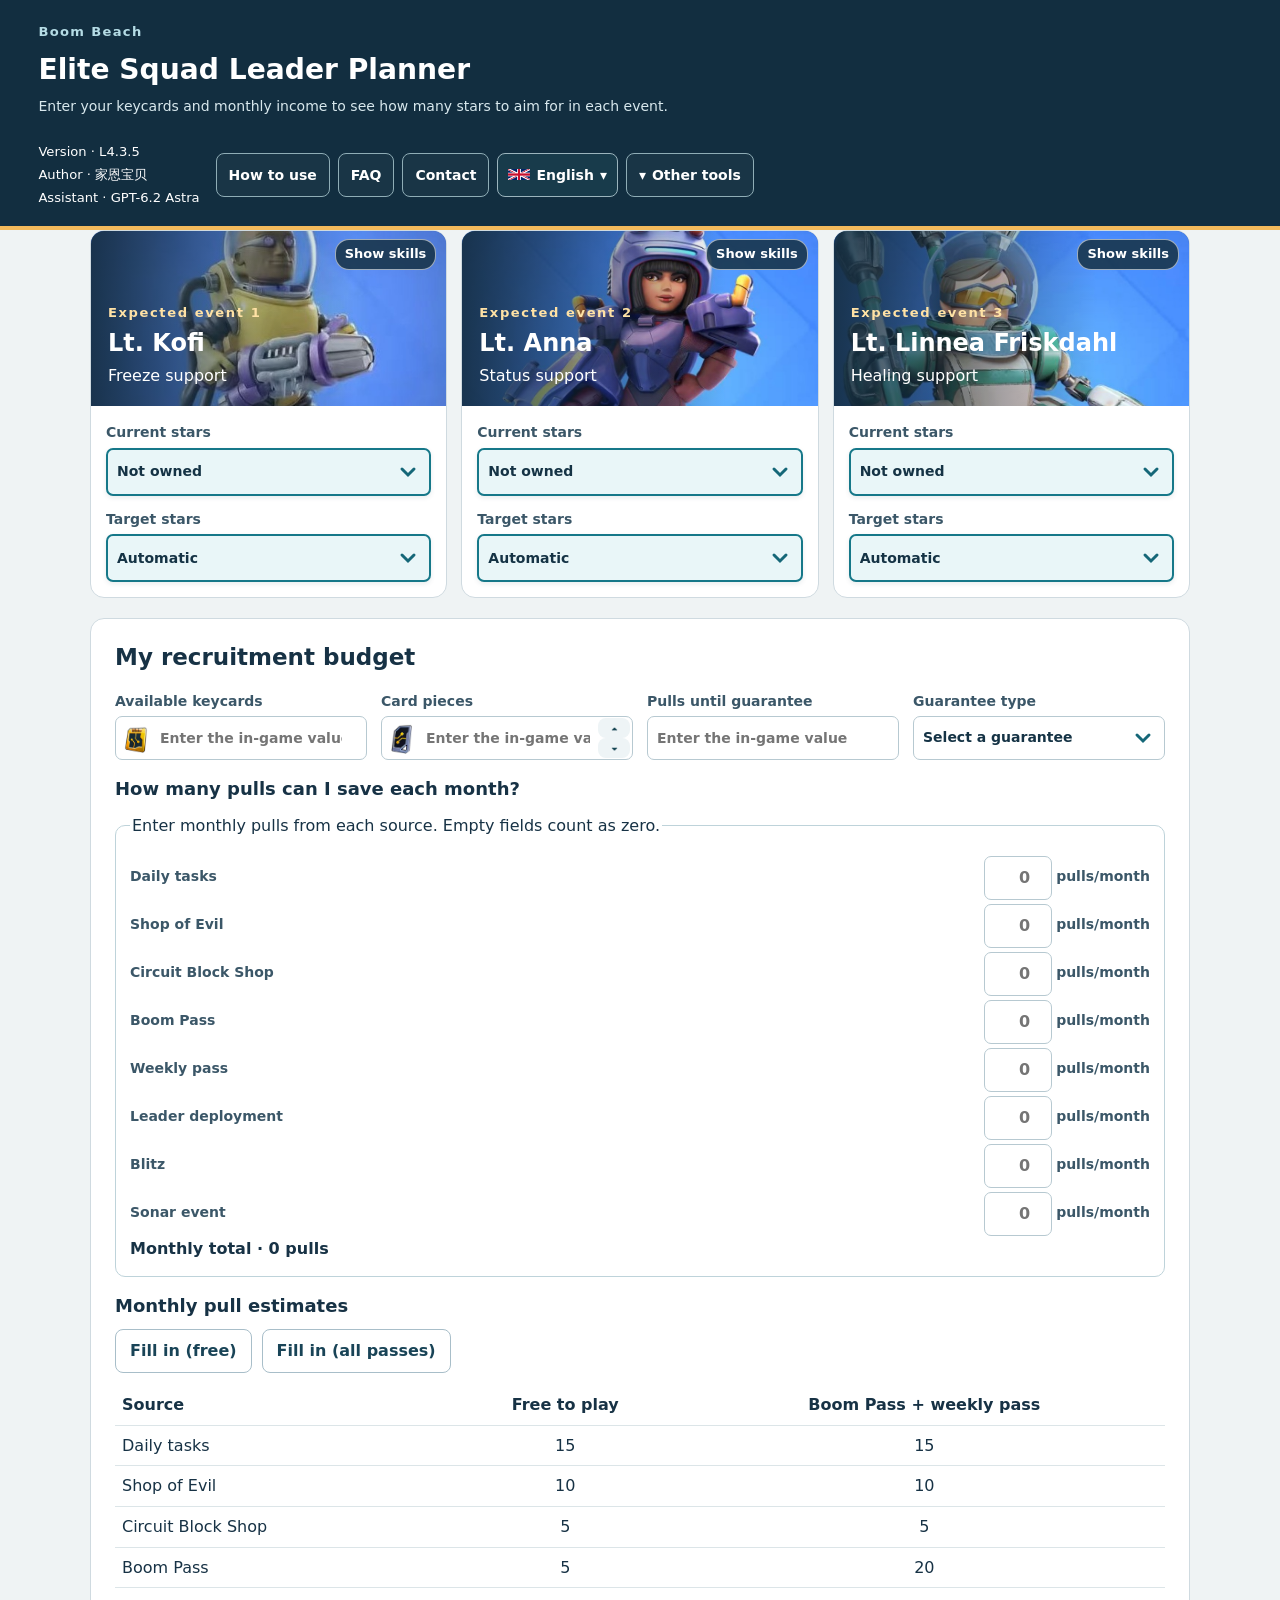
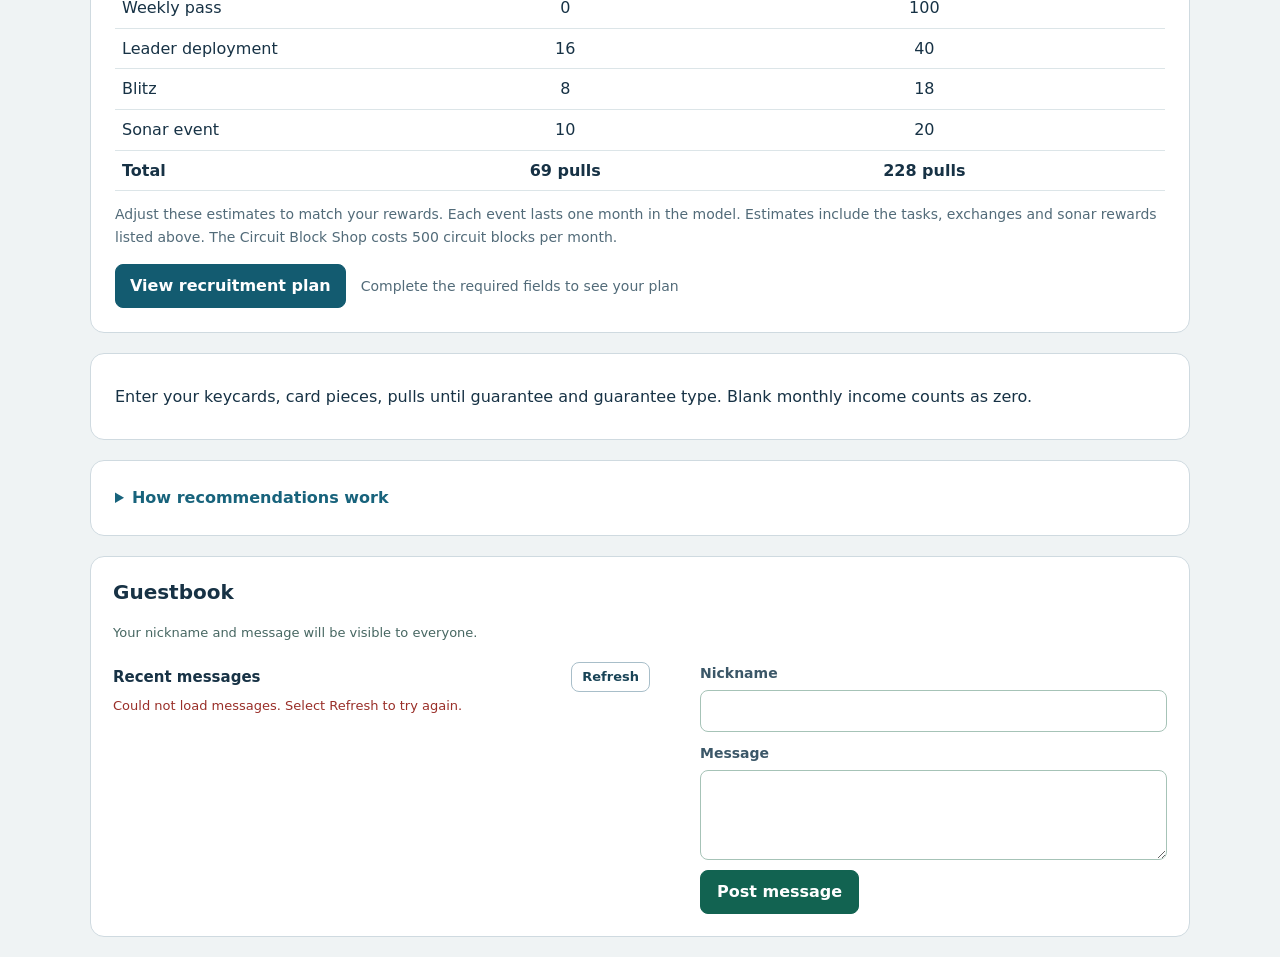
==== commit b4730d4b: "L4.3.5" ====
--- a/index.html
+++ b/index.html
@@ -1,4 +1,4 @@
-<!doctype html><html lang="zh-CN"><head><meta charset="utf-8"><meta name="viewport" content="width=device-width,initial-scale=1"><meta name="theme-color" content="#162f42"><title>《海岛奇兵》精英队长抽选规划器</title><link rel="stylesheet" href="style.css?v=L4.3.3"><link rel="stylesheet" href="community.css?v=L4.3.3"><style>
+<!doctype html><html lang="zh-CN"><head><meta charset="utf-8"><meta name="viewport" content="width=device-width,initial-scale=1"><meta name="theme-color" content="#162f42"><title>《海岛奇兵》精英队长抽选规划器</title><link rel="stylesheet" href="style.css?v=L4.3.5"><link rel="stylesheet" href="community.css?v=L4.3.5"><style>
 #cards select{appearance:none;-webkit-appearance:none;border:2px solid #167889;background-color:#e9f6f8;background-image:url("data:image/svg+xml,%3Csvg xmlns='http://www.w3.org/2000/svg' width='18' height='12'%3E%3Cpath d='m3 3 6 6 6-6' fill='none' stroke='%23156778' stroke-width='3' stroke-linecap='round'/%3E%3C/svg%3E");background-repeat:no-repeat;background-position:right 12px center;padding-right:40px;min-height:48px;box-shadow:0 2px 5px #123c4c18;cursor:pointer}
 #cards select:focus-visible{outline:3px solid #e7bd53;outline-offset:2px}
 #plan .fields{grid-template-columns:repeat(2,minmax(0,1fr));align-items:start}
@@ -116,7 +116,7 @@
 @media(max-width:760px){
  #plan .budget-fields{grid-template-columns:repeat(2,minmax(0,1fr));gap:12px 10px}
 }
-</style></head><body><header><nav><div class="header-intro"><div><small>BOOM BEACH / 精英招募</small><h1>《海岛奇兵》精英队长抽选规划器</h1><p>填入现有核心秘钥与每月收入，自动推荐每一期到第几命收手。</p></div></div><div class="nav-actions"><div class="credits"><small>版本号：L4.3.3</small><small>作者：家恩宝贝</small><small>助理：GPT-6.2 Astra</small></div><button type="button" data-open-dialog="guide">使用说明</button><button type="button" data-open-dialog="faq">常见问题</button><a href="contact.html">联系我</a><select id="planner-language" aria-label="Language"></select><details class="other-tools"><summary>其它工具</summary><a href="https://tatsu2026.github.io/boom-beach-sonar/">声呐小助手</a></details></div></nav></header><main>
+</style></head><body><header><nav><div class="header-intro"><div><small class="planner-game-title">海岛奇兵</small><h1>精英队长抽选规划器</h1><p>填入现有核心秘钥与每月收入，自动推荐每一期到第几命收手。</p></div></div><div class="nav-actions"><div class="credits"><small>版本号：L4.3.5</small><small>作者：家恩宝贝</small><small>助理：GPT-6.2 Astra</small></div><button type="button" data-open-dialog="guide">使用说明</button><button type="button" data-open-dialog="faq">常见问题</button><a href="contact.html">联系我</a><select id="planner-language" aria-label="Language"></select><details class="other-tools"><summary>其它工具</summary><a href="https://tatsu2026.github.io/boom-beach-sonar/">声呐小助手</a></details></div></nav></header><main>
 
 <form id="planner"><div id="cards"></div>
 <section class="panel" id="plan"><h2>我的核心秘钥预算</h2><div class="budget-fields"><div class="fields"><label>现有核心秘钥<span class="resource"><img alt="" src="assets/key.png"><input id="tickets" type="number" min="0" max="999999" step="1" placeholder="按游戏显示填写" required></span></label><label>现有秘钥碎片<span class="resource"><img alt="" src="assets/shard.png"><input id="pieces" type="number" min="0" max="99999999" step="1" placeholder="按游戏显示填写" required><span class="piece-buttons"><button type="button" data-change="100" aria-label="增加100个碎片">▴</button><button type="button" data-change="-100" aria-label="减少100个碎片">▾</button></span></span></label></div>
@@ -162,4 +162,4 @@
 <details><summary>为什么三期合计与各行的90%抽数相加不同？</summary><p>三期合计按整条招募过程统计。各位队长的90%抽数分别取自对应过程，把它们相加会得到不同的数值。</p></details>
 <details><summary>为什么资料没填完时没有结果？</summary><p>四项招募资料必须完整填写，才能依据当前预算与保底进度计算。每月收入允许留空，按0处理。</p></details>
 <details><summary>参考表里的抽数能直接套用吗？</summary><p>表格供参考，请根据自己的任务完成情况和购买情况填写每月抽数。计算假设每期一个月、填写的收入均能到账。</p></details>
-<details><summary>填写的数据保存在哪里？</summary><p>招募设置保存在当前浏览器。其他访客使用各自的设置，换设备时需要重新填写。</p></details></dialog><script src="engine.js?v=L4.3.3"></script><script src="app.js?v=L4.3.3"></script><script src="settings.js?v=L4.3.3"></script><script src="languages.js?v=L4.3.3"></script><script src="language.js?v=L4.3.3"></script><script defer src="community.js?v=L4.3.3"></script></body></html>
+<details><summary>填写的数据保存在哪里？</summary><p>招募设置保存在当前浏览器。其他访客使用各自的设置，换设备时需要重新填写。</p></details></dialog><script src="engine.js?v=L4.3.5"></script><script src="app.js?v=L4.3.5"></script><script src="settings.js?v=L4.3.5"></script><script src="languages.js?v=L4.3.5"></script><script src="language.js?v=L4.3.5"></script><script defer src="community.js?v=L4.3.5"></script></body></html>
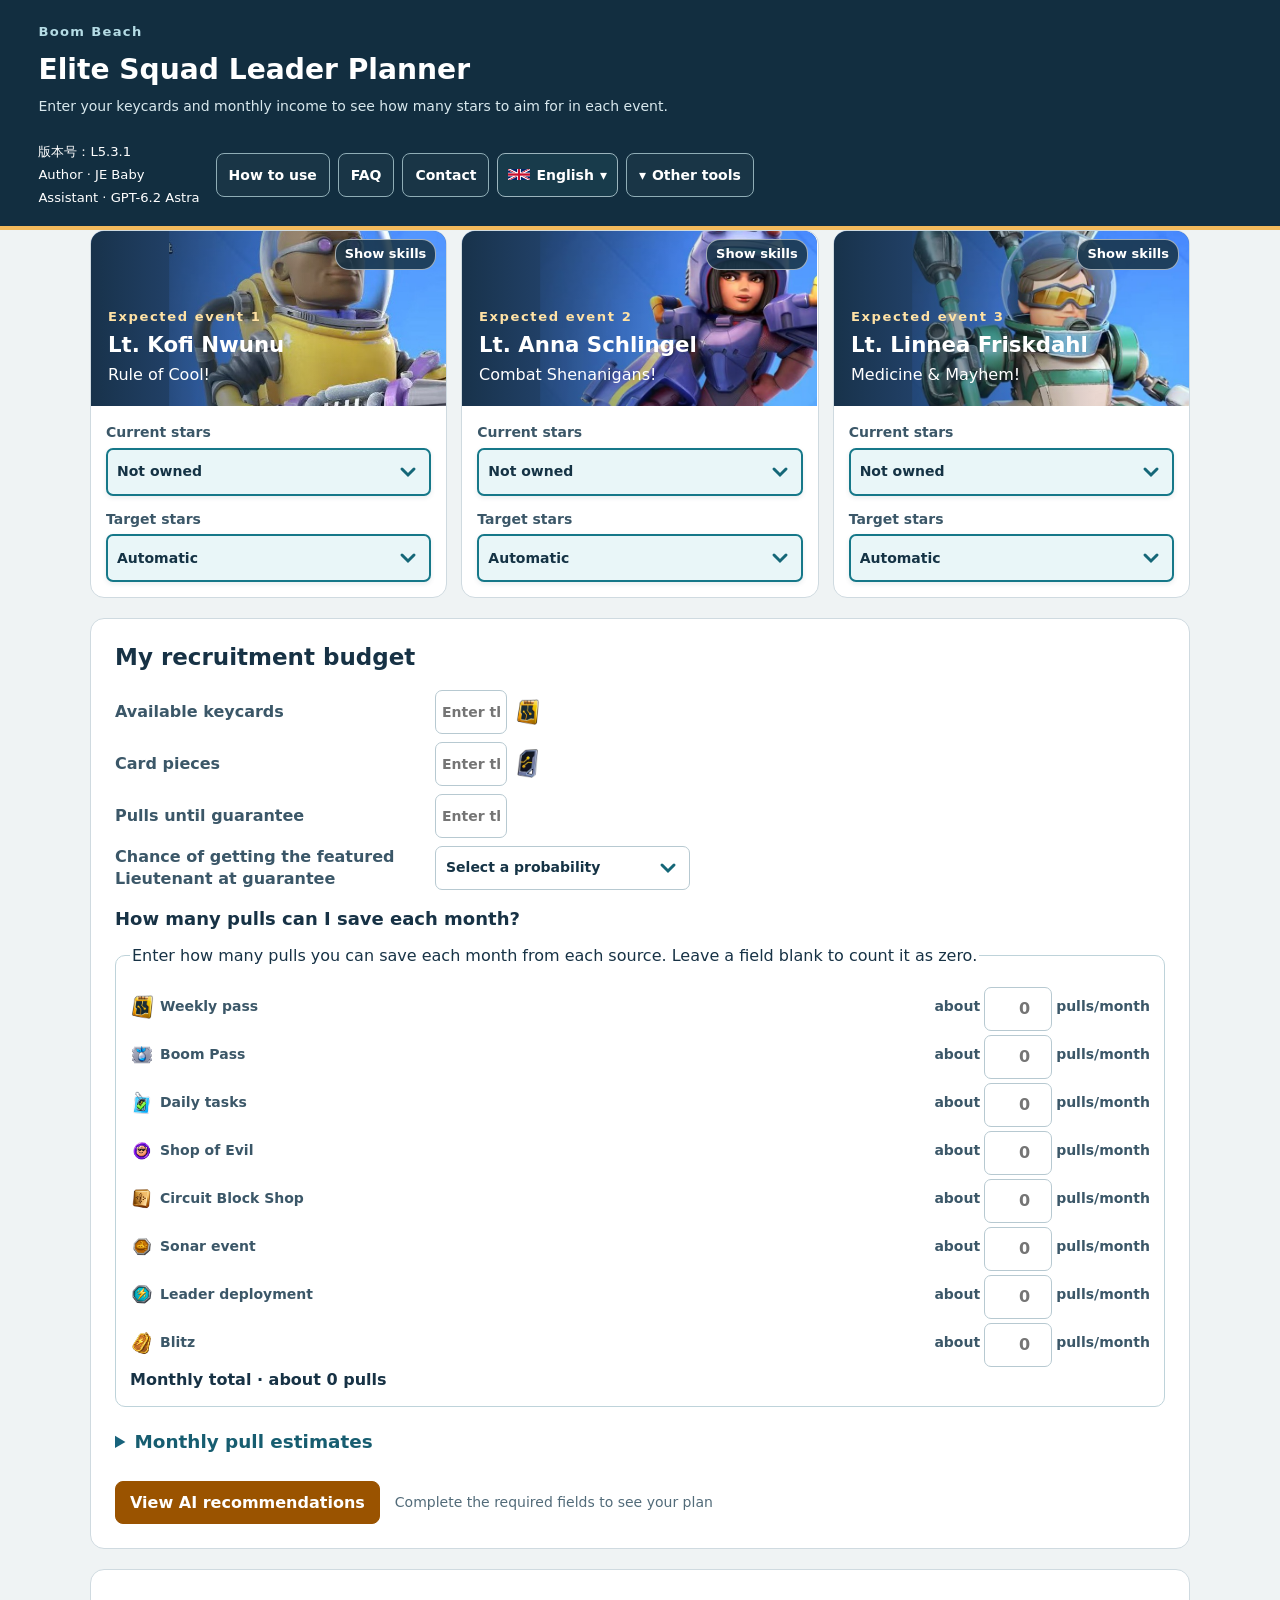
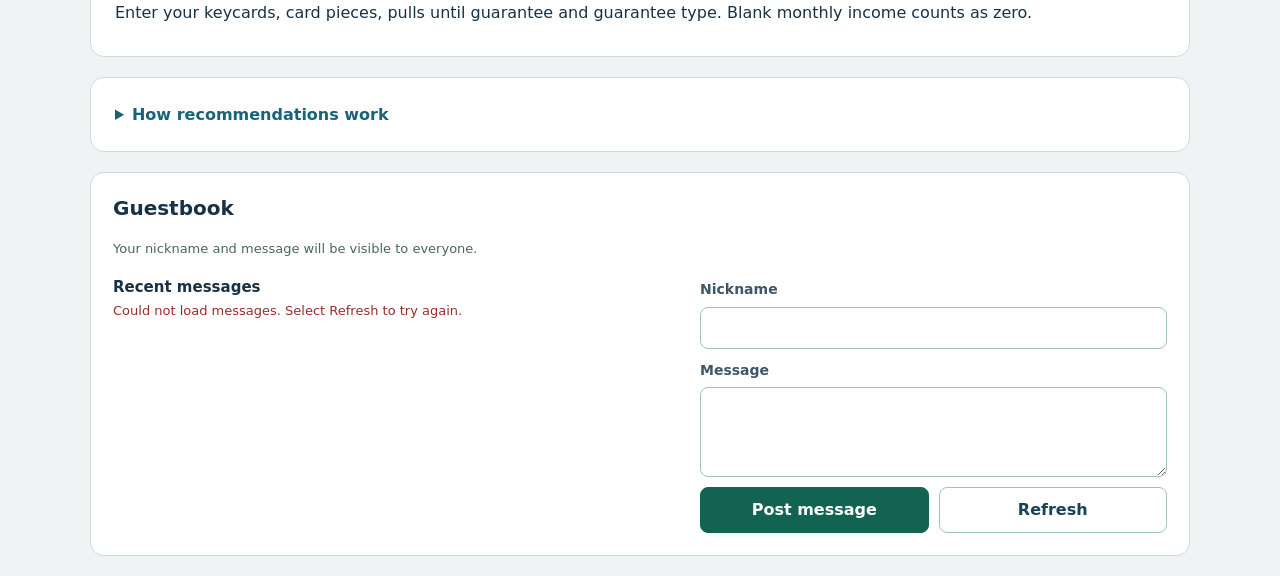
==== commit 240c2063: "Update planner to L5.3.1" ====
--- a/index.html
+++ b/index.html
@@ -1,4 +1,4 @@
-<!doctype html><html lang="zh-CN"><head><meta charset="utf-8"><meta name="viewport" content="width=device-width,initial-scale=1"><meta name="theme-color" content="#162f42"><title>《海岛奇兵》精英队长抽选规划器</title><link rel="stylesheet" href="style.css?v=L4.3.5"><link rel="stylesheet" href="community.css?v=L4.3.5"><style>
+<!doctype html><html lang="zh-CN"><head><meta charset="utf-8"><meta name="viewport" content="width=device-width,initial-scale=1"><meta name="theme-color" content="#162f42"><title>《海岛奇兵》精英队长抽选规划器</title><link rel="stylesheet" href="style.css?v=L5.3.1"><link rel="stylesheet" href="community.css?v=L5.3.1"><style>
 #cards select{appearance:none;-webkit-appearance:none;border:2px solid #167889;background-color:#e9f6f8;background-image:url("data:image/svg+xml,%3Csvg xmlns='http://www.w3.org/2000/svg' width='18' height='12'%3E%3Cpath d='m3 3 6 6 6-6' fill='none' stroke='%23156778' stroke-width='3' stroke-linecap='round'/%3E%3C/svg%3E");background-repeat:no-repeat;background-position:right 12px center;padding-right:40px;min-height:48px;box-shadow:0 2px 5px #123c4c18;cursor:pointer}
 #cards select:focus-visible{outline:3px solid #e7bd53;outline-offset:2px}
 #plan .fields{grid-template-columns:repeat(2,minmax(0,1fr));align-items:start}
@@ -75,11 +75,11 @@
  .draw-card dl>div:last-child{border:0}
  .draw-card dt{margin:0;font-size:14px;font-weight:500}
  .draw-card dd{margin:0;white-space:nowrap;font-weight:750;font-size:18px}
- .draw-total .draw-card-header{background:#fff2c1}
+ .draw-total .draw-card-header{background:var(--recommendation-gold)}
 }
 
 #plan .fields .resource input{padding-left:44px}
-#plan .fields .resource #pieces{padding-right:42px}
+
 #plan .resource img{pointer-events:none}
 #results .draw-table{display:none}
 .result-cards{display:grid;grid-template-columns:repeat(3,minmax(0,1fr));gap:16px}
@@ -94,7 +94,7 @@
  .draw-card dl>div:last-child{border:0}
  .draw-card dt{margin:0;font-size:14px;font-weight:500}
  .draw-card dd{margin:0;white-space:nowrap;font-weight:750;font-size:18px}
- .draw-total .draw-card-header{background:#fff2c1}
+ .draw-total .draw-card-header{background:var(--recommendation-gold)}
 .draw-card{min-width:0}
 .draw-total{grid-column:1/-1}
 .draw-total dl{display:grid;grid-template-columns:repeat(3,minmax(0,1fr));gap:20px}
@@ -116,13 +116,72 @@
 @media(max-width:760px){
  #plan .budget-fields{grid-template-columns:repeat(2,minmax(0,1fr));gap:12px 10px}
 }
-</style></head><body><header><nav><div class="header-intro"><div><small class="planner-game-title">海岛奇兵</small><h1>精英队长抽选规划器</h1><p>填入现有核心秘钥与每月收入，自动推荐每一期到第几命收手。</p></div></div><div class="nav-actions"><div class="credits"><small>版本号：L4.3.5</small><small>作者：家恩宝贝</small><small>助理：GPT-6.2 Astra</small></div><button type="button" data-open-dialog="guide">使用说明</button><button type="button" data-open-dialog="faq">常见问题</button><a href="contact.html">联系我</a><select id="planner-language" aria-label="Language"></select><details class="other-tools"><summary>其它工具</summary><a href="https://tatsu2026.github.io/boom-beach-sonar/">声呐小助手</a></details></div></nav></header><main>
+</style><style>#plan .budget-fields>.fields:has(#tickets),#plan .budget-fields>.fields:has(#remaining){display:contents}#plan .budget-fields{grid-template-columns:minmax(0,9rem) minmax(0,10.5rem) minmax(0,9rem) minmax(0,12rem)}@media(max-width:759px){#plan .budget-fields{grid-template-columns:minmax(0,9rem) minmax(0,12rem)}}</style><style>
+#plan .budget-fields>.fields>label{align-self:end;overflow-wrap:anywhere}
+#plan .budget-fields #up{background-position:right 12px center;padding-inline:9px 36px}
+html[dir="rtl"] #plan .budget-fields #up{background-position:left 12px center}
+#sources .income-row>label:first-child{min-width:0;overflow-wrap:anywhere}
+.source-icon{inline-size:24px;block-size:24px;object-fit:contain;flex:none}
+.skill-row+.skill-row .skill-copy{border-top:1px solid #d9e4e9;padding-block-start:4px}
+.math-guide li>b{align-self:center}
+.formula-tier{display:inline-block;white-space:nowrap}
+@media(min-width:880px){
+ #plan .budget-fields{grid-template-columns:minmax(0,9rem) minmax(0,10.5rem) minmax(0,13rem) minmax(0,25rem)}
+}
+@media(max-width:879px){
+ #plan .budget-fields{grid-template-columns:minmax(0,13rem) minmax(0,25rem)}
+}
+@media(max-width:560px){
+ #plan .budget-fields{grid-template-columns:minmax(0,1fr)}
+ #plan .budget-fields .resource,#plan .budget-fields #remaining{max-inline-size:10.5rem}
+}
+</style><style>
+#plan .budget-fields>.fields>label{text-align:center}
+#plan .budget-fields :is(input,#up){text-align:center}
+#plan .budget-fields input[type=number]{appearance:textfield;padding-inline:8px}
+#plan .budget-fields .resource input[type=number]{padding-inline:36px}
+#plan .budget-fields input[type=number]::-webkit-inner-spin-button,
+#plan .budget-fields input[type=number]::-webkit-outer-spin-button{appearance:none;margin:0}
+#plan .budget-fields #up{text-align-last:center;padding-inline:32px}
+#plan .budget-fields :is(.resource,#remaining){margin-inline:auto}
+.income-reference-end{margin-block-start:10px}
+.income-reference>summary .shine-text{text-decoration:underline;text-underline-offset:3px}
+.primary .shine-text{--shine-base:#fff;--shine-highlight:#a3eeff}
+@media(prefers-reduced-motion:no-preference){
+ .shine-text{background-image:linear-gradient(90deg,var(--shine-base,#175d70) 35%,var(--shine-highlight,#398395) 49%,var(--shine-base,#175d70) 62%);background-size:350% 100%;background-position:right center;background-clip:text;color:transparent;animation:text-shine 4s linear infinite}
+}
+@keyframes text-shine{0%,20%{background-position:right center}65%,100%{background-position:left center}}
+@media(forced-colors:active){.shine-text{color:inherit;background:none;animation:none}}
+</style><style>
+#plan .budget-fields{grid-template-columns:minmax(0,1fr);max-inline-size:42rem;gap:8px}
+#plan .budget-fields>.fields>label{display:grid;grid-template-columns:minmax(0,1fr) minmax(0,22rem);align-items:center;gap:8px 18px;text-align:start}
+#plan .budget-fields :is(.resource,#remaining,#up){margin-inline:0;max-inline-size:none;min-inline-size:0}
+#plan .budget-fields :is(.resource,#remaining){inline-size:min(100%,10rem)}
+#plan .budget-fields #up{inline-size:100%}
+@media(max-width:600px){
+ #plan .budget-fields>.fields>label{grid-template-columns:minmax(0,1fr);gap:4px}
+}
+.income-reference>summary{cursor:default}
+.income-reference>summary .shine-text{cursor:pointer}
+#planner button.primary[type=submit]{background:#9a5300;border-color:#9a5300}
+#planner button.primary[type=submit]:hover{background:#794100;border-color:#794100}
+#planner button.primary .shine-text{--shine-highlight:#fff0b9}
+</style><style>
+#plan .budget-fields .resource{display:inline-flex;align-items:center;gap:8px;inline-size:max-content;direction:ltr}
+#plan .budget-fields .resource img{position:static;transform:none;flex:none}
+#plan .budget-fields .resource input[type=number],#plan .budget-fields #remaining{inline-size:4.5rem;padding-inline:6px;text-align:center}
+#plan .budget-fields #up{inline-size:max-content;max-inline-size:100%;text-align:left;text-align-last:left;padding-inline:10px 36px}
+html[dir="rtl"] #plan .budget-fields #up{padding-inline:36px 10px}
+</style><style>:root{--recommendation-gold:linear-gradient(135deg,#ffda37 0%,#ffcc00 55%,#efb600 100%)}
+#plan .budget-fields>.fields>label>span:first-child{font-size:16px;line-height:1.4;text-align:start}
+#plan .budget-fields :is(input,select,.resource){margin-block-start:0}
+</style></head><body><header><nav><div class="header-intro"><div><small class="planner-game-title">海岛奇兵</small><h1>精英队长抽选规划器</h1><p>填入现有核心秘钥与每月收入，自动推荐每一期到第几命收手。</p></div></div><div class="nav-actions"><div class="credits"><small>版本号：L5.3.1</small><small>作者：家恩宝贝</small><small>助理：GPT-6.2 Astra</small></div><button type="button" data-open-dialog="guide">使用说明</button><button type="button" data-open-dialog="faq">常见问题</button><a href="contact.html">联系我</a><select id="planner-language" aria-label="Language"></select><details class="other-tools"><summary>其它工具</summary><a href="https://tatsu2026.github.io/boom-beach-sonar/">声呐小助手</a></details></div></nav></header><main>
 
 <form id="planner"><div id="cards"></div>
-<section class="panel" id="plan"><h2>我的核心秘钥预算</h2><div class="budget-fields"><div class="fields"><label>现有核心秘钥<span class="resource"><img alt="" src="assets/key.png"><input id="tickets" type="number" min="0" max="999999" step="1" placeholder="按游戏显示填写" required></span></label><label>现有秘钥碎片<span class="resource"><img alt="" src="assets/shard.png"><input id="pieces" type="number" min="0" max="99999999" step="1" placeholder="按游戏显示填写" required><span class="piece-buttons"><button type="button" data-change="100" aria-label="增加100个碎片">▴</button><button type="button" data-change="-100" aria-label="减少100个碎片">▾</button></span></span></label></div>
-<div class="fields"><label>距离保底次数<input id="remaining" type="number" min="1" max="80" step="1" placeholder="按游戏显示填写" required></label><label>保底类型<select id="up" required><option value="">请选择保底类型</option><option value="0">50% 为当期队长</option><option value="1">100% 为当期队长</option></select></label></div>
-</div><h3>每月能攒多少抽</h3><fieldset id="sources"><legend>填写各项每月抽数，未填写按0计算</legend><div class="income-row"><label>每日任务</label><label class="income-amount"><input type="number" min="0" step="1" placeholder="0" id="amount0" aria-label="每日任务每月抽数"><span>抽/月</span></label></div><div class="income-row"><label>邪恶商店</label><label class="income-amount"><input type="number" min="0" step="1" placeholder="0" id="amount1" aria-label="邪恶商店每月抽数"><span>抽/月</span></label></div><div class="income-row"><label>电路商店</label><label class="income-amount"><input type="number" min="0" step="1" placeholder="0" id="amount2" aria-label="电路商店每月抽数"><span>抽/月</span></label></div><div class="income-row"><label>海岛战令</label><label class="income-amount"><input type="number" min="0" step="1" placeholder="0" id="amount3" aria-label="海岛战令每月抽数"><span>抽/月</span></label></div><div class="income-row"><label>周卡</label><label class="income-amount"><input type="number" min="0" step="1" placeholder="0" id="amount4" aria-label="周卡每月抽数"><span>抽/月</span></label></div><div class="income-row"><label>队长部署</label><label class="income-amount"><input type="number" min="0" step="1" placeholder="0" id="amount5" aria-label="队长部署每月抽数"><span>抽/月</span></label></div><div class="income-row"><label>闪电战</label><label class="income-amount"><input type="number" min="0" step="1" placeholder="0" id="amount6" aria-label="闪电战每月抽数"><span>抽/月</span></label></div><div class="income-row"><label>声呐活动</label><label class="income-amount"><input type="number" min="0" step="1" placeholder="0" id="amount7" aria-label="声呐活动每月抽数"><span>抽/月</span></label></div><strong id="incomeSum"></strong></fieldset><section class="income-reference" aria-labelledby="income-reference-title"><h3 id="income-reference-title">每月抽数来源参考</h3><div class="actions"><button type="button" id="fillFree">一键填入（零氪）</button><button type="button" id="fillPaid">一键填入（全购）</button></div><table><thead><tr><th>来源</th><th>零氪</th><th>战令、周卡全购</th></tr></thead><tbody><tr><td>每日任务</td><td>15</td><td>15</td></tr><tr><td>邪恶商店</td><td>10</td><td>10</td></tr><tr><td>电路商店</td><td>5</td><td>5</td></tr><tr><td>海岛战令</td><td>5</td><td>20</td></tr><tr><td>周卡</td><td>0</td><td>100</td></tr><tr><td>队长部署</td><td>16</td><td>40</td></tr><tr><td>闪电战</td><td>8</td><td>18</td></tr><tr><td>声呐活动</td><td>10</td><td>20</td></tr><tr><th>合计</th><th>69 抽</th><th>228 抽</th></tr></tbody></table><p class="note">以下为参考数量，请根据实际情况填写每月收入。按每期一个月、完成上述任务和兑换计算，包含声呐活动。电路商店每月需 500 电路板。</p></section>
-<div class="actions"><button type="submit" class="primary">查看抽取规划</button><span id="state" role="status"></span></div></section></form>
+<section class="panel" id="plan"><h2>我的核心秘钥预算</h2><div class="budget-fields"><div class="fields"><label><span>现有核心秘钥</span><span class="resource"><input id="tickets" type="number" inputmode="numeric" min="0" max="999999" step="1" placeholder="按游戏显示填写" required><img alt="" src="assets/key.png"></span></label><label><span>现有秘钥碎片</span><span class="resource"><input id="pieces" type="number" inputmode="numeric" min="0" max="99999999" step="1" placeholder="按游戏显示填写" required><img alt="" src="assets/shard.png"></span></label></div>
+<div class="fields"><label><span>距离保底次数</span><input id="remaining" type="number" inputmode="numeric" min="1" max="80" step="1" placeholder="按游戏显示填写" required></label><label><span>保底类型</span><select id="up" required><option value="">请选择保底类型</option><option value="0">50% 为当期队长</option><option value="1">100% 为当期队长</option></select></label></div>
+</div><h3>每月能攒多少抽</h3><fieldset id="sources"><legend>按来源填写每月能攒多少抽，留空按 0 抽计算。</legend><div class="income-row"><label><img class="source-icon" alt="" src="assets/key.png"><span>周卡</span></label><label class="income-amount"><input type="number" min="0" step="1" placeholder="0" id="amount4" aria-label="周卡每月抽数"><span>抽/月</span></label></div><div class="income-row"><label><img class="source-icon" alt="" src="assets/boom-pass.png"><span>海岛战令</span></label><label class="income-amount"><input type="number" min="0" step="1" placeholder="0" id="amount3" aria-label="海岛战令每月抽数"><span>抽/月</span></label></div><div class="income-row"><label><img class="source-icon" alt="" src="assets/daily-task.png"><span>每日任务</span></label><label class="income-amount"><input type="number" min="0" step="1" placeholder="0" id="amount0" aria-label="每日任务每月抽数"><span>抽/月</span></label></div><div class="income-row"><label><img class="source-icon" alt="" src="assets/evil-shop.png"><span>邪恶商店</span></label><label class="income-amount"><input type="number" min="0" step="1" placeholder="0" id="amount1" aria-label="邪恶商店每月抽数"><span>抽/月</span></label></div><div class="income-row"><label><img class="source-icon" alt="" src="assets/circuit.png"><span>电路商店</span></label><label class="income-amount"><input type="number" min="0" step="1" placeholder="0" id="amount2" aria-label="电路商店每月抽数"><span>抽/月</span></label></div><div class="income-row"><label><img class="source-icon" alt="" src="assets/sonar.png"><span>声呐活动</span></label><label class="income-amount"><input type="number" min="0" step="1" placeholder="0" id="amount7" aria-label="声呐活动每月抽数"><span>抽/月</span></label></div><div class="income-row"><label><img class="source-icon" alt="" src="assets/event.png"><span>队长部署</span></label><label class="income-amount"><input type="number" min="0" step="1" placeholder="0" id="amount5" aria-label="队长部署每月抽数"><span>抽/月</span></label></div><div class="income-row"><label><img class="source-icon" alt="" src="assets/blitz.png"><span>闪电战</span></label><label class="income-amount"><input type="number" min="0" step="1" placeholder="0" id="amount6" aria-label="闪电战每月抽数"><span>抽/月</span></label></div><strong id="incomeSum"></strong></fieldset><details class="income-reference"><summary id="income-reference-title"><span class="shine-text">每月抽数来源参考</span></summary><div class="actions"><button type="button" id="fillFree">一键填入（零氪）</button><button type="button" id="fillPaid">一键填入（全购）</button></div><table><thead><tr><th>来源</th><th>零氪</th><th>氪金</th></tr></thead><tbody><tr><td>周卡</td><td>0</td><td>100</td></tr><tr><td>海岛战令</td><td>5</td><td>20</td></tr><tr><td>每日任务</td><td>15</td><td>15</td></tr><tr><td>邪恶商店</td><td>10</td><td>10</td></tr><tr><td>电路商店</td><td>5</td><td>5</td></tr><tr><td>声呐活动</td><td>10</td><td>25</td></tr><tr><td>队长部署</td><td>16</td><td>40</td></tr><tr><td>闪电战</td><td>8</td><td>18</td></tr><tr><th>合计</th><th>69 抽</th><th>233 抽</th></tr></tbody></table><p class="note">以下为参考数量，请根据实际情况填写每月收入。按每期一个月、完成上述任务和兑换计算，包含声呐活动。电路商店每月需 500 电路板。</p><div class="math-guide"><h4>计算方法</h4><ol><li><b>周卡</b><div><strong class="formula-result"><span class="formula-tier"><span>零氪</span> 0 <span>抽</span></span> / <span class="formula-tier"><span>氪金</span> 100 <span>抽</span></span></strong><p class="formula-copy">周卡七天共给20{key}。按30天估算，每6天买一次，一个月可买5次，合计100{key}。</p><p class="formula-copy formula-note">※ 第7天领完奖励当天即可续购，因此按6天的间隔计算。</p></div></li><li><b>海岛战令</b><div><strong class="formula-result"><span class="formula-tier"><span>零氪</span> 5 <span>抽</span></span> / <span class="formula-tier"><span>氪金</span> 20 <span>抽</span></span></strong><p class="formula-copy">免费档给5{key}，付费档额外给15{key}，付费合计20{key}。</p></div></li><li><b>每日任务</b><div><strong class="formula-result">15 <span>抽</span></strong><p class="formula-copy">每天可得100{shard}。按30天计算共3,000{shard}，每200{shard}可换1{key}，合计15{key}。</p></div></li><li><b>邪恶商店</b><div><strong class="formula-result">10 <span>抽</span></strong><p class="formula-copy">每周可换2{key}，按4周算是8{key}，再加每月可换的2{key}，合计10{key}。</p></div></li><li><b>电路商店</b><div><strong class="formula-result">5 <span>抽</span></strong><p class="formula-copy">每100{circuit}可换1{key}。每月用500块电路板，共可换5张核心秘钥。</p></div></li><li><b>声呐活动</b><div><strong class="formula-result"><span class="formula-tier"><span>零氪</span> 10 <span>抽</span></span> / <span class="formula-tier"><span>氪金</span> 25 <span>抽</span></span></strong><p class="formula-copy">免费路线通常推进至第18海域附近，把任务获得的3,000{sonar}兑换成2,000{shard}，折合10{key}。付费路线约有20～30抽，一键输入（全购）取中间值25抽。</p></div></li><li><b>队长部署</b><div><div class="formula-route"><strong><span>零氪</span> 16 <span>抽</span></strong><p class="formula-copy" data-source="免费通行证说明">免费通行证直接给6张核心秘钥和5,000{event}。用这些活动币换2,000{shard}，折合10抽。</p></div><div class="formula-route"><strong><span>氪金</span> 40 <span>抽</span></strong><p class="formula-copy" data-source="尊享战令说明">尊享战令额外给12张核心秘钥和6,750活动币，两档共18张核心秘钥和11,750活动币。用10,000活动币换20抽，再用1,200活动币换2抽。</p></div><p class="formula-copy formula-note">※ 用350{diamond}额外购买500{event}后，可多兑换1{key}，合计约41{key}。若把商店碎片全换完，商店可得45{key}，加上通行证的18{key}，合计约63{key}。</p></div></li><li><b>闪电战</b><div><strong class="formula-result"><span class="formula-tier"><span>零氪</span> 8 <span>抽</span></span> / <span class="formula-tier"><span>氪金</span> 18 <span>抽</span></span></strong><p class="formula-copy">免费路线每月约8{key}，付费路线每月约18{key}。</p></div></li></ol></div><button type="button" class="income-reference-end"><span class="shine-text">收起每月抽数来源参考</span></button></details>
+<div class="actions"><button type="submit" class="primary"><span class="shine-text">查看 AI 推荐</span></button><span id="state" role="status"></span></div></section></form>
 <section class="panel" id="results" aria-live="polite"></section>
 <details class="panel"><summary>推荐依据</summary><p>按科菲、安娜、林尼亚的预计返场顺序计算三期预算。预算很紧时优先争取林尼亚本体。按科菲、安娜、林尼亚的顺序，基础目标为0／0／1，之后争取0／1／2。再用余券优先争取林尼亚4命增伤和5命复活。科菲通常在本体或2命收手，安娜通常在1命收手。预算宽裕时再考虑安娜2命和两人的3命。通用方案达到3／3／5后建议存券，已有的更高命座会保留。</p><p>系统根据中尉的招募概率模拟5,000次，计算时继承当前中尉招募进度和大小保底状态。通常选择预计达成概率至少90%的方案。预算不足时，会显示集中存券争取林尼亚本体的机会。首次获得队长为0命，每重复获得一次提升1命。修改设置后会立即重新计算。</p><a href="https://support.supercell.com/boom-beach/zh/articles/drop-chances.html">Supercell 招募概率说明</a></details><section class="community-wrap" id="guestbook" aria-labelledby="guestbook-title">
   <div class="card community-card">
@@ -133,7 +192,7 @@
     <div class="community-columns">
       <div class="message-feed">
         <div class="feed-tools"><h3 data-word="recent">最新留言</h3>
-          <button type="button" id="refresh-messages" data-word="refresh">刷新</button></div>
+          </div>
         <p id="feed-state" class="community-note" role="status"></p>
         <ol id="public-messages"></ol>
         <button type="button" id="older-messages" data-word="older" hidden>查看更多</button>
@@ -143,7 +202,7 @@
         <input id="guest-name" name="nickname" autocomplete="nickname" required>
         <label for="guest-text" data-word="message">留言</label>
         <textarea id="guest-text" name="message" rows="3" required></textarea>
-        <div class="form-actions"><button id="publish-message" type="submit" data-word="publish">发表留言</button></div>
+        <div class="form-actions"><button id="publish-message" type="submit" data-word="publish">发表留言</button><button type="button" id="refresh-messages" data-word="refresh">刷新</button></div>
         <p id="post-state" class="community-note" role="status"></p>
       </form>
     </div>
@@ -152,8 +211,8 @@
 <h3>填写当前招募情况</h3><p>先为三位队长选择当前命座，首次获得为0命。现有核心秘钥、现有秘钥碎片、距离保底次数和保底类型为必填项，数量为零时填写0。距离保底次数请照填游戏显示的1至80之间的数字。</p>
 <h3>选择各自的目标</h3><p>每位队长可以独立选择自动推荐、具体命座或本期跳过。系统会结合你的自选目标和三期预算，为自动推荐的队长安排目标。目标低于当前命座时，按无需追加抽取处理。</p>
 <h3>填写每月能攒多少抽</h3><p>直接填写各渠道每月预计获得的抽数，留空按0计算。可以查看下方抽数来源参考表，点击一键填入后仍可逐项调整。按每期一个月计算，秘钥碎片每200个折算1抽。</p>
-<h3>查看抽取规划</h3><p>填写完整后自动更新结果，也可以点击查看抽取规划。累计预算是假设之前没有消耗时，到各期末共能攒到的抽数。每位队长所需抽数从上一目标完成后起算。</p>
-<p>平均需要多少抽为模拟的平均值。多少抽有90%把握表示约90%的模拟能在该抽数内达到目标。按期达成全部目标的概率同时考虑三位队长的返场顺序和各期预算。</p>
+<h3>查看 AI 推荐</h3><p>填完必填项后，结果会自动更新。点击「查看 AI 推荐」可跳到结果区。累计预算指到各期结束时、扣除花费前一共能用多少抽。每位队长的所需抽数从上一目标达成后算起。</p>
+<p>平均抽数取自模拟结果。90% 达成参考表示约九成模拟能在这个抽数内达标。全部目标的模拟达成率会考虑返场顺序和各期可用抽数。</p>
 <p>设置会自动保存在当前浏览器，换设备或清理浏览器数据后需要重新填写。</p></dialog>
 <dialog id="faq" aria-labelledby="faq-title"><div class="dialog-header"><h2 id="faq-title">常见问题</h2><button type="button" data-close-dialog aria-label="关闭常见问题">×</button></div>
 <details><summary>保底类型怎么选？</summary><p>下一位中尉有50%概率为当期队长时选50%，下一位中尉必定为当期队长时选100%。请根据游戏中的当前招募状态填写。</p></details>
@@ -162,4 +221,4 @@
 <details><summary>为什么三期合计与各行的90%抽数相加不同？</summary><p>三期合计按整条招募过程统计。各位队长的90%抽数分别取自对应过程，把它们相加会得到不同的数值。</p></details>
 <details><summary>为什么资料没填完时没有结果？</summary><p>四项招募资料必须完整填写，才能依据当前预算与保底进度计算。每月收入允许留空，按0处理。</p></details>
 <details><summary>参考表里的抽数能直接套用吗？</summary><p>表格供参考，请根据自己的任务完成情况和购买情况填写每月抽数。计算假设每期一个月、填写的收入均能到账。</p></details>
-<details><summary>填写的数据保存在哪里？</summary><p>招募设置保存在当前浏览器。其他访客使用各自的设置，换设备时需要重新填写。</p></details></dialog><script src="engine.js?v=L4.3.5"></script><script src="app.js?v=L4.3.5"></script><script src="settings.js?v=L4.3.5"></script><script src="languages.js?v=L4.3.5"></script><script src="language.js?v=L4.3.5"></script><script defer src="community.js?v=L4.3.5"></script></body></html>
+<details><summary>填写的数据保存在哪里？</summary><p>招募设置保存在当前浏览器。其他访客使用各自的设置，换设备时需要重新填写。</p></details></dialog><script src="engine.js?v=L5.3.1"></script><script src="app.js?v=L5.3.1"></script><script src="settings.js?v=L5.3.1"></script><script src="languages.js?v=L5.3.1"></script><script src="language.js?v=L5.3.1"></script><script defer src="community.js?v=L5.3.1"></script></body></html>
--- a/style.css
+++ b/style.css
@@ -1,6 +1,6 @@
 *{box-sizing:border-box}html{scroll-behavior:smooth}body{margin:0;background:#eff3f4;color:#173245;font:16px/1.6 "Microsoft YaHei",system-ui,sans-serif}header{background:#122e40;color:#fff;border-bottom:4px solid #f2b95b}nav,main{width:min(1100px,94%);margin:auto}nav{display:flex;align-items:center;justify-content:space-between;min-height:62px}nav b{font-size:20px}nav div{display:flex;gap:20px}a{color:#17657b}nav a{color:#dfeef1;text-decoration:none;font-size:14px}.mark{color:#ffc466}.intro{display:flex;align-items:center;justify-content:space-between;margin:32px 0 20px}.intro p,small,p{margin:6px 0}small{font-weight:750;color:#34778c;letter-spacing:.12em;font-size:.82rem}h1,h2,h3{line-height:1.25;margin:0}h1{font-size:clamp(27px,4vw,40px);margin:6px 0}h2{font-size:23px;margin-bottom:18px}h3{font-size:18px;margin:18px 0 10px}#cards,.months,.fields,.statrow{display:grid;grid-template-columns:repeat(3,minmax(0,1fr));gap:14px}article,.panel,.month{border:1px solid #cfdae0;border-radius:14px;background:white}.portrait{position:relative;background:#325db1;overflow:hidden;border-radius:13px 13px 0 0;height:175px}.portrait img{height:100%;width:100%;object-fit:cover;object-position:center 33%}.portrait:after{content:"";position:absolute;inset:0;background:linear-gradient(90deg,#152e42e8,transparent 74%)}.caption{position:absolute;left:17px;bottom:18px;color:white;z-index:1}.caption small{color:#ffe2a5}.caption b{display:block;font-size:29px}.cardbody{padding:15px}.cardbody p{min-height:48px;color:#466273}.twocol{display:grid;grid-template-columns:1fr 1fr;gap:10px}.panel{padding:24px;margin:20px 0}.month{padding:13px;background:#f6f9fa}.month h4{margin:0 0 8px}.month label{margin-bottom:6px}label{display:block;font-size:14px;font-weight:650;color:#3b5768}input,select,button{font:inherit}input,select{width:100%;border:1px solid #b7c9d1;background:white;color:#153345;border-radius:7px;min-height:40px;padding:6px 9px;margin-top:4px}button{cursor:pointer;border:1px solid #a8bec9;color:#194457;background:#fff;border-radius:8px;padding:8px 14px;font-weight:650}.primary{background:#135b70;color:white;border-color:#135b70}.actions{display:flex;align-items:center;gap:15px;margin-top:16px}.fields{margin:12px 0}.months{margin-top:14px}details{margin:12px 0 0}summary{cursor:pointer;color:#18637c;font-weight:650}dl{font-size:15px}dt{font-weight:bold;margin:10px 0 3px}dd{margin:0}.stat{padding:13px;border-left:3px solid #dba24d;background:#f5f8f8}.stat b{display:block;font-size:23px}.advice{background:#e7f4ef;padding:16px;border-radius:9px;margin:14px 0}.note,footer,#state{font-size:14px;color:#526b79}footer{text-align:center;padding:15px 0 35px}#aiText{white-space:pre-line}button:focus-visible,summary:focus-visible,a:focus-visible{outline:3px solid #e8a12a}table{width:100%;border-collapse:collapse;margin:12px 0}td,th{text-align:left;padding:7px;border-bottom:1px solid #dce5e8}#results:empty{display:none}[hidden]{display:none!important}@media(max-width:720px){.intro{display:block;margin:20px 0 12px}.intro button{margin-top:8px}nav div{gap:10px}nav b{font-size:16px}#cards{grid-template-columns:1fr}.portrait{height:112px}.portrait img{object-position:50% 24%}.cardbody{padding:12px}.cardbody p{min-height:0}.panel{padding:15px}.fields,.months{grid-template-columns:1fr 1fr}.months .month:last-child{grid-column:1/-1}.statrow{gap:5px}.stat{padding:7px;font-size:13px}.stat b{font-size:19px}td,th{padding:5px;font-size:14px}}@media(max-width:450px){.months{grid-template-columns:1fr}.months .month:last-child{grid-column:auto}}
 
-.caption b{font-size:clamp(18px,2vw,24px)}.recommendations{display:grid;grid-template-columns:repeat(3,minmax(0,1fr));gap:12px;margin:12px 0 20px}.recommendation{display:flex;align-items:center;gap:9px;padding:10px;background:linear-gradient(135deg,#ffda37 0%,#ffcc00 55%,#efb600 100%);border:1px solid #d6a31b;box-shadow:inset 0 1px 2px #fff3aa,0 2px 4px #97700e22;border-radius:10px}.rank-badge{width:52px;height:58px;object-fit:contain;flex-shrink:0}.recommendation b,.recommendation span{display:block}.recommendation span{font-size:14px}.community-wrap{margin:24px 0}.community-wrap .community-card{background:white;border:1px solid #cfdae0;border-radius:14px;padding:22px}@media(max-width:720px){.recommendations{grid-template-columns:1fr}.caption b{font-size:23px}}
+.caption b{font-size:clamp(18px,2vw,24px)}.recommendations{display:grid;grid-template-columns:repeat(3,minmax(0,1fr));gap:12px;margin:12px 0 20px}.recommendation{display:flex;align-items:center;gap:9px;padding:10px;background:var(--recommendation-gold);border:1px solid #d6a31b;box-shadow:inset 0 1px 2px #fff3aa,0 2px 4px #97700e22;border-radius:10px}.rank-badge{width:52px;height:58px;object-fit:contain;flex-shrink:0}.recommendation b,.recommendation span{display:block}.recommendation span{font-size:14px}.community-wrap{margin:24px 0}.community-wrap .community-card{background:white;border:1px solid #cfdae0;border-radius:14px;padding:22px}@media(max-width:720px){.recommendations{grid-template-columns:1fr}.caption b{font-size:23px}}
 
 article{position:relative}.skill-toggle{position:absolute;right:10px;top:8px;z-index:2;padding:4px 9px;border-radius:14px;background:#173347de;color:white;border:1px solid #ffffff91;font-size:13px}
 
@@ -26,7 +26,22 @@
 html:not([lang^="zh"]) #results .draw-card dd{white-space:normal;overflow-wrap:anywhere}
 html:not([lang^="zh"]) #results .draw-card dt{overflow-wrap:anywhere}
 @media(max-width:640px){
- html:not([lang^="zh"]) #plan .budget-fields{grid-template-columns:minmax(0,1fr)}
+ 
  html:not([lang^="zh"]) .income-reference table{table-layout:fixed;width:100%;overflow-wrap:anywhere}
  html:not([lang^="zh"]) .nav-actions{min-width:0;flex-wrap:wrap}
 }
+
+.portrait img{transform:translateX(22%)}.portrait{background:#365fa5}.caption{max-width:70%}.math-guide summary{cursor:pointer;font-weight:bold;padding:10px}.math-guide li{padding:6px}.currency{width:28px;height:28px;object-fit:contain;vertical-align:middle}.math-guide p{margin:.3em 0}.income-amount:before{content:var(--approx)}
+.approx-input::before{content:var(--approx)}.approx-input{align-self:center}.math-guide p:empty{display:none}
+.caption{max-width:calc(100% - 24px)}.portrait,.stat{container-type:inline-size}.caption b{white-space:nowrap;font-size:clamp(13px,6cqi,23px)}.stat b{font-size:clamp(14px,5.5cqi,22px);text-wrap:pretty}.currency-count{white-space:nowrap}.math-guide .currency{height:1em;width:1em;object-fit:contain;vertical-align:-.12em}
+#plan .fields:has(#tickets),#plan .fields:has(#remaining){display:grid;grid-template-columns:minmax(0,9rem) minmax(0,12rem);gap:12px}#plan .fields:has(#tickets){grid-template-columns:minmax(0,9rem) minmax(0,10.5rem)}#plan .fields input,#plan .fields select{width:100%}#plan .fields:has(#tickets),#plan .fields:has(#remaining){min-width:0}@media(min-width:760px){#plan .fields:has(#tickets),#plan .fields:has(#remaining){margin:0}}.form-actions:has(#refresh-messages){display:inline-grid;grid-template-columns:repeat(2,1fr);justify-content:start}.form-actions:has(#refresh-messages) button{min-height:44px;width:100%;padding:9px 15px}
+.skills dd{white-space:pre-line}
+.income-reference>summary{cursor:pointer;font-size:1.15rem;font-weight:700;padding-block:8px}
+.math-guide ol{list-style:none;padding:0;margin:0}
+.math-guide li{display:grid;grid-template-columns:minmax(10rem,23%) minmax(0,1fr);gap:12px;border-top:1px solid #d9e4e9;padding:12px 0}
+.math-guide .formula-result,.formula-route strong{color:#174d61}
+.math-guide .formula-note{color:#526671;font-size:.9em}
+.math-guide .currency{margin-inline-start:0}
+.formula-route+.formula-route{margin-top:8px}
+.skill-copy{display:flow-root}
+@media(max-width:640px){.math-guide li{grid-template-columns:1fr;gap:4px}}
--- a/community.css
+++ b/community.css
@@ -53,3 +53,5 @@
 .locale-menu section button,.nav-actions .locale-menu section button{display:flex;align-items:center;gap:8px;width:100%;min-height:36px;border:0;padding:5px 9px;color:white;background:transparent;cursor:pointer;text-align:start}
 .locale-menu section button:is(:focus-visible,:hover,[aria-pressed=true]){background:#28566a}
 @media(max-width:600px){.nav-actions .locale-menu section{inset-inline-end:auto;inset-inline-start:0}}
+
+.form-actions:has(#refresh-messages){display:inline-grid;grid-template-columns:repeat(2,1fr);justify-content:start}.form-actions:has(#refresh-messages) button{min-height:44px;width:100%;padding:9px 15px}
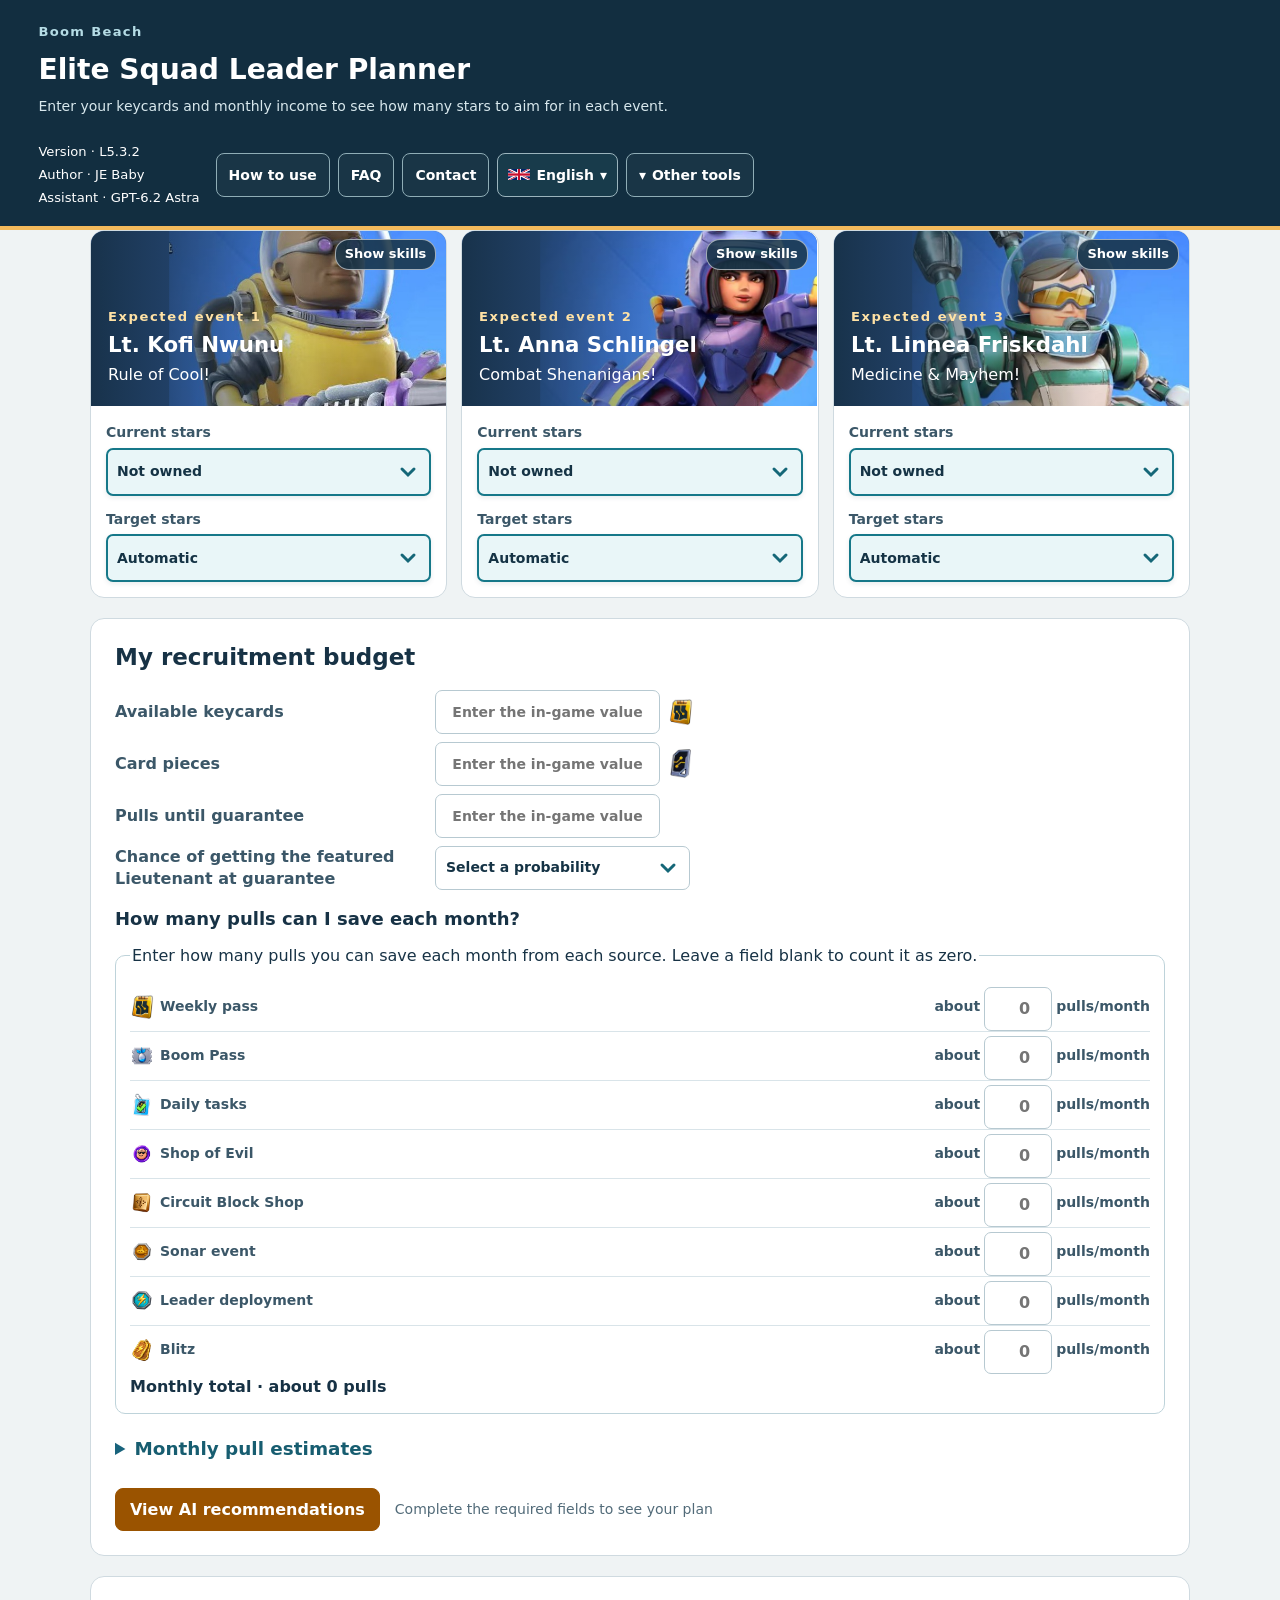
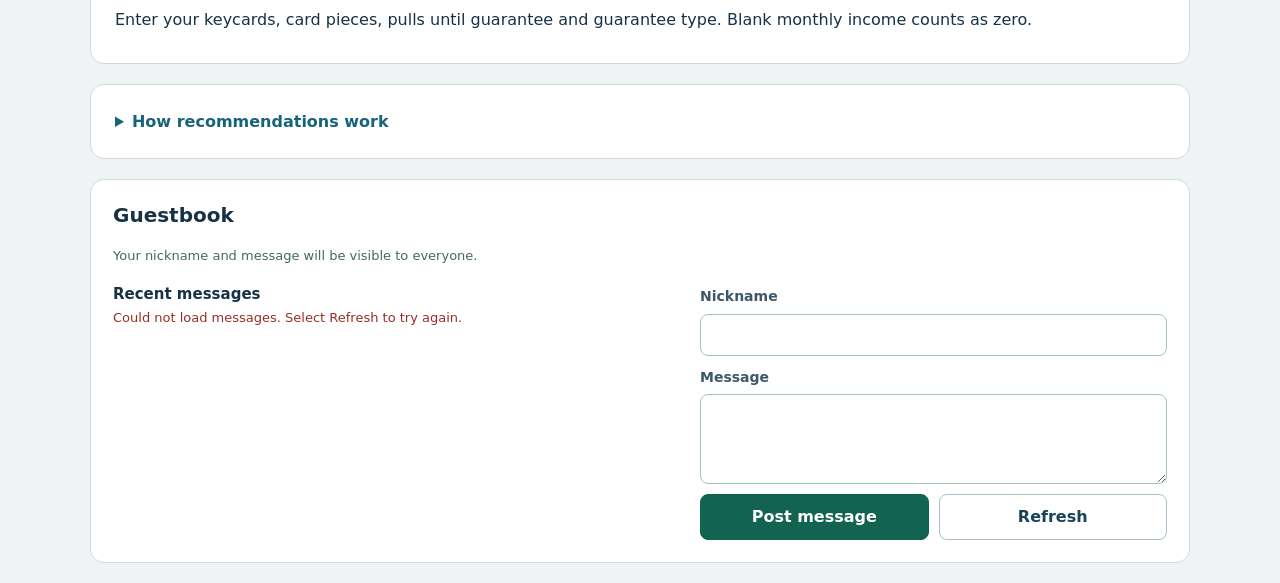
==== commit 77a6ec32: "L5.3.2" ====
--- a/index.html
+++ b/index.html
@@ -1,4 +1,4 @@
-<!doctype html><html lang="zh-CN"><head><meta charset="utf-8"><meta name="viewport" content="width=device-width,initial-scale=1"><meta name="theme-color" content="#162f42"><title>《海岛奇兵》精英队长抽选规划器</title><link rel="stylesheet" href="style.css?v=L5.3.1"><link rel="stylesheet" href="community.css?v=L5.3.1"><style>
+<!doctype html><html lang="zh-CN"><head><meta charset="utf-8"><meta name="viewport" content="width=device-width,initial-scale=1"><meta name="theme-color" content="#162f42"><title>《海岛奇兵》精英队长抽选规划器</title><link rel="stylesheet" href="style.css?v=L5.3.2"><link rel="stylesheet" href="community.css?v=L5.3.2"><style>
 #cards select{appearance:none;-webkit-appearance:none;border:2px solid #167889;background-color:#e9f6f8;background-image:url("data:image/svg+xml,%3Csvg xmlns='http://www.w3.org/2000/svg' width='18' height='12'%3E%3Cpath d='m3 3 6 6 6-6' fill='none' stroke='%23156778' stroke-width='3' stroke-linecap='round'/%3E%3C/svg%3E");background-repeat:no-repeat;background-position:right 12px center;padding-right:40px;min-height:48px;box-shadow:0 2px 5px #123c4c18;cursor:pointer}
 #cards select:focus-visible{outline:3px solid #e7bd53;outline-offset:2px}
 #plan .fields{grid-template-columns:repeat(2,minmax(0,1fr));align-items:start}
@@ -175,7 +175,15 @@
 </style><style>:root{--recommendation-gold:linear-gradient(135deg,#ffda37 0%,#ffcc00 55%,#efb600 100%)}
 #plan .budget-fields>.fields>label>span:first-child{font-size:16px;line-height:1.4;text-align:start}
 #plan .budget-fields :is(input,select,.resource){margin-block-start:0}
-</style></head><body><header><nav><div class="header-intro"><div><small class="planner-game-title">海岛奇兵</small><h1>精英队长抽选规划器</h1><p>填入现有核心秘钥与每月收入，自动推荐每一期到第几命收手。</p></div></div><div class="nav-actions"><div class="credits"><small>版本号：L5.3.1</small><small>作者：家恩宝贝</small><small>助理：GPT-6.2 Astra</small></div><button type="button" data-open-dialog="guide">使用说明</button><button type="button" data-open-dialog="faq">常见问题</button><a href="contact.html">联系我</a><select id="planner-language" aria-label="Language"></select><details class="other-tools"><summary>其它工具</summary><a href="https://tatsu2026.github.io/boom-beach-sonar/">声呐小助手</a></details></div></nav></header><main>
+</style><style>
+#plan .budget-fields>.fields>label{grid-template-columns:minmax(0,1fr) minmax(0,22rem)}
+#plan .budget-fields :is(.resource,#remaining).resource{inline-size:max-content;max-inline-size:100%;min-inline-size:0}
+#plan .budget-fields .resource input[type=number],#plan .budget-fields #remaining{inline-size:var(--budget-input-width,4.5rem);max-inline-size:100%;min-inline-size:0}
+#sources .income-row+.income-row{border-top:1px solid #d9e4e9}
+@media(max-width:600px){
+ #plan .budget-fields>.fields>label{grid-template-columns:minmax(0,1fr)}
+}
+</style></head><body><header><nav><div class="header-intro"><div><small class="planner-game-title">海岛奇兵</small><h1>精英队长抽选规划器</h1><p>填入现有核心秘钥与每月收入，自动推荐每一期到第几命收手。</p></div></div><div class="nav-actions"><div class="credits"><small><span>版本号：</span> <bdi>L5.3.2</bdi></small><small>作者：家恩宝贝</small><small>助理：GPT-6.2 Astra</small></div><button type="button" data-open-dialog="guide">使用说明</button><button type="button" data-open-dialog="faq">常见问题</button><a href="contact.html">联系我</a><select id="planner-language" aria-label="Language"></select><details class="other-tools"><summary>其它工具</summary><a href="https://tatsu2026.github.io/boom-beach-sonar/">声呐小助手</a></details></div></nav></header><main>
 
 <form id="planner"><div id="cards"></div>
 <section class="panel" id="plan"><h2>我的核心秘钥预算</h2><div class="budget-fields"><div class="fields"><label><span>现有核心秘钥</span><span class="resource"><input id="tickets" type="number" inputmode="numeric" min="0" max="999999" step="1" placeholder="按游戏显示填写" required><img alt="" src="assets/key.png"></span></label><label><span>现有秘钥碎片</span><span class="resource"><input id="pieces" type="number" inputmode="numeric" min="0" max="99999999" step="1" placeholder="按游戏显示填写" required><img alt="" src="assets/shard.png"></span></label></div>
@@ -221,4 +229,4 @@
 <details><summary>为什么三期合计与各行的90%抽数相加不同？</summary><p>三期合计按整条招募过程统计。各位队长的90%抽数分别取自对应过程，把它们相加会得到不同的数值。</p></details>
 <details><summary>为什么资料没填完时没有结果？</summary><p>四项招募资料必须完整填写，才能依据当前预算与保底进度计算。每月收入允许留空，按0处理。</p></details>
 <details><summary>参考表里的抽数能直接套用吗？</summary><p>表格供参考，请根据自己的任务完成情况和购买情况填写每月抽数。计算假设每期一个月、填写的收入均能到账。</p></details>
-<details><summary>填写的数据保存在哪里？</summary><p>招募设置保存在当前浏览器。其他访客使用各自的设置，换设备时需要重新填写。</p></details></dialog><script src="engine.js?v=L5.3.1"></script><script src="app.js?v=L5.3.1"></script><script src="settings.js?v=L5.3.1"></script><script src="languages.js?v=L5.3.1"></script><script src="language.js?v=L5.3.1"></script><script defer src="community.js?v=L5.3.1"></script></body></html>
+<details><summary>填写的数据保存在哪里？</summary><p>招募设置保存在当前浏览器。其他访客使用各自的设置，换设备时需要重新填写。</p></details></dialog><script src="engine.js?v=L5.3.2"></script><script src="app.js?v=L5.3.2"></script><script src="settings.js?v=L5.3.2"></script><script src="languages.js?v=L5.3.2"></script><script src="language.js?v=L5.3.2"></script><script defer src="community.js?v=L5.3.2"></script></body></html>
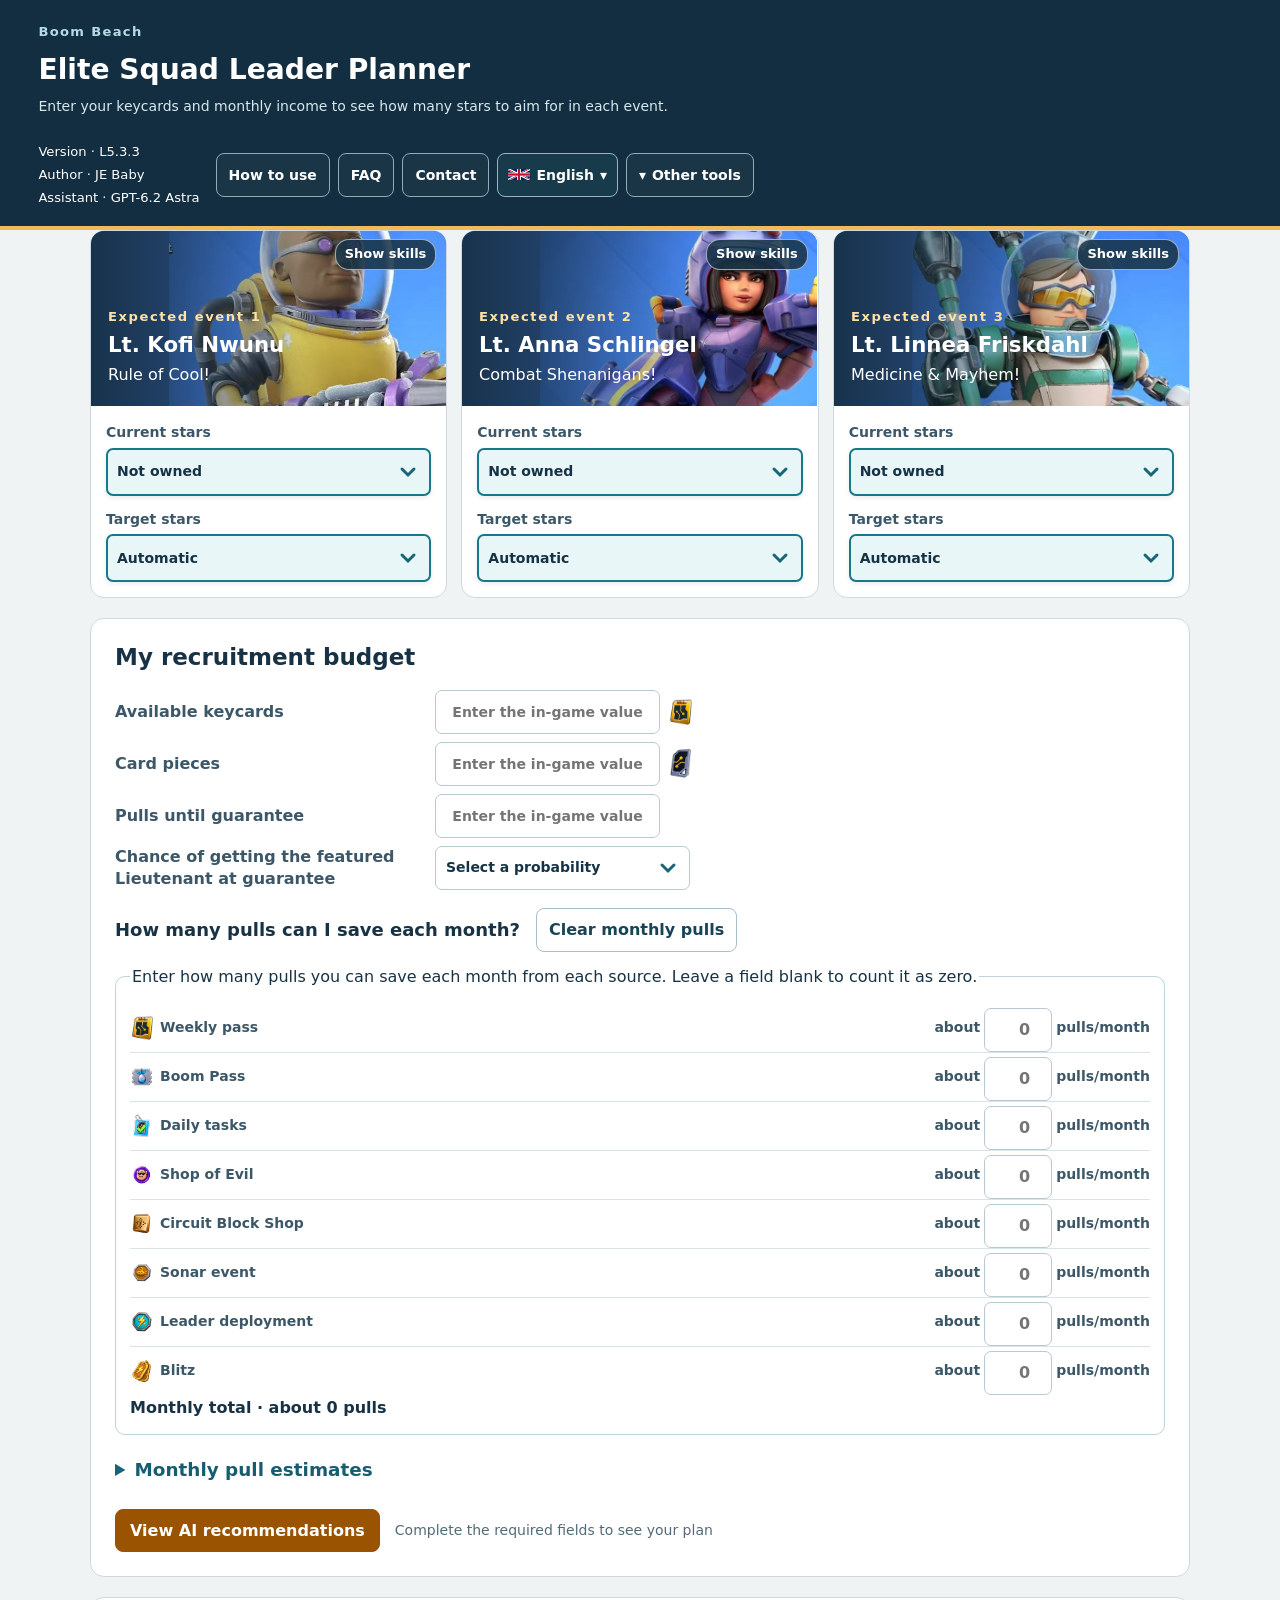
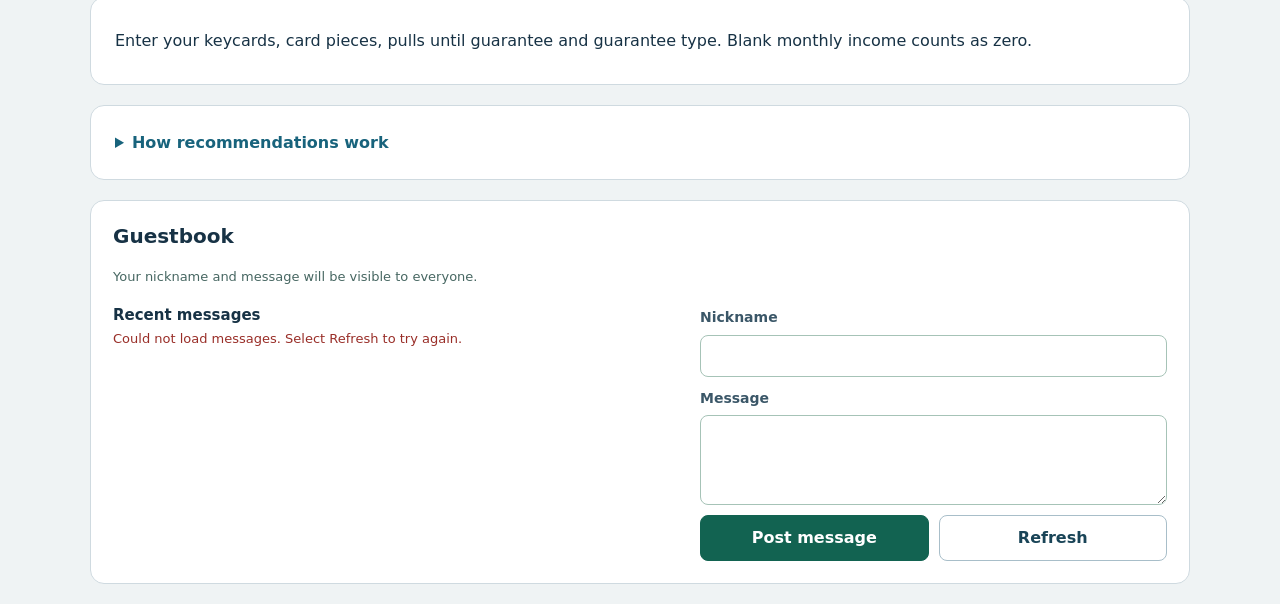
==== commit 52a855e8: "L5.3.3" ====
--- a/index.html
+++ b/index.html
@@ -1,4 +1,4 @@
-<!doctype html><html lang="zh-CN"><head><meta charset="utf-8"><meta name="viewport" content="width=device-width,initial-scale=1"><meta name="theme-color" content="#162f42"><title>《海岛奇兵》精英队长抽选规划器</title><link rel="stylesheet" href="style.css?v=L5.3.2"><link rel="stylesheet" href="community.css?v=L5.3.2"><style>
+<!doctype html><html lang="zh-CN"><head><meta charset="utf-8"><meta name="viewport" content="width=device-width,initial-scale=1"><meta name="theme-color" content="#162f42"><title>《海岛奇兵》精英队长抽选规划器</title><link rel="stylesheet" href="style.css?v=L5.3.3"><link rel="stylesheet" href="community.css?v=L5.3.3"><style>
 #cards select{appearance:none;-webkit-appearance:none;border:2px solid #167889;background-color:#e9f6f8;background-image:url("data:image/svg+xml,%3Csvg xmlns='http://www.w3.org/2000/svg' width='18' height='12'%3E%3Cpath d='m3 3 6 6 6-6' fill='none' stroke='%23156778' stroke-width='3' stroke-linecap='round'/%3E%3C/svg%3E");background-repeat:no-repeat;background-position:right 12px center;padding-right:40px;min-height:48px;box-shadow:0 2px 5px #123c4c18;cursor:pointer}
 #cards select:focus-visible{outline:3px solid #e7bd53;outline-offset:2px}
 #plan .fields{grid-template-columns:repeat(2,minmax(0,1fr));align-items:start}
@@ -183,12 +183,12 @@
 @media(max-width:600px){
  #plan .budget-fields>.fields>label{grid-template-columns:minmax(0,1fr)}
 }
-</style></head><body><header><nav><div class="header-intro"><div><small class="planner-game-title">海岛奇兵</small><h1>精英队长抽选规划器</h1><p>填入现有核心秘钥与每月收入，自动推荐每一期到第几命收手。</p></div></div><div class="nav-actions"><div class="credits"><small><span>版本号：</span> <bdi>L5.3.2</bdi></small><small>作者：家恩宝贝</small><small>助理：GPT-6.2 Astra</small></div><button type="button" data-open-dialog="guide">使用说明</button><button type="button" data-open-dialog="faq">常见问题</button><a href="contact.html">联系我</a><select id="planner-language" aria-label="Language"></select><details class="other-tools"><summary>其它工具</summary><a href="https://tatsu2026.github.io/boom-beach-sonar/">声呐小助手</a></details></div></nav></header><main>
+</style><style>.income-heading{display:flex;align-items:center;flex-wrap:wrap;gap:8px 16px;margin-block:18px 10px}.income-heading h3{margin:0}.income-heading button{padding-inline:12px}</style></head><body><header><nav><div class="header-intro"><div><small class="planner-game-title">海岛奇兵</small><h1>精英队长抽选规划器</h1><p>填入现有核心秘钥与每月收入，自动推荐每一期到第几命收手。</p></div></div><div class="nav-actions"><div class="credits"><small><span>版本号：</span> <bdi>L5.3.3</bdi></small><small>作者：家恩宝贝</small><small>助理：GPT-6.2 Astra</small></div><button type="button" data-open-dialog="guide">使用说明</button><button type="button" data-open-dialog="faq">常见问题</button><a href="contact.html">联系我</a><select id="planner-language" aria-label="Language"></select><details class="other-tools"><summary>其它工具</summary><a href="https://tatsu2026.github.io/boom-beach-sonar/">声呐小助手</a></details></div></nav></header><main>
 
 <form id="planner"><div id="cards"></div>
 <section class="panel" id="plan"><h2>我的核心秘钥预算</h2><div class="budget-fields"><div class="fields"><label><span>现有核心秘钥</span><span class="resource"><input id="tickets" type="number" inputmode="numeric" min="0" max="999999" step="1" placeholder="按游戏显示填写" required><img alt="" src="assets/key.png"></span></label><label><span>现有秘钥碎片</span><span class="resource"><input id="pieces" type="number" inputmode="numeric" min="0" max="99999999" step="1" placeholder="按游戏显示填写" required><img alt="" src="assets/shard.png"></span></label></div>
 <div class="fields"><label><span>距离保底次数</span><input id="remaining" type="number" inputmode="numeric" min="1" max="80" step="1" placeholder="按游戏显示填写" required></label><label><span>保底类型</span><select id="up" required><option value="">请选择保底类型</option><option value="0">50% 为当期队长</option><option value="1">100% 为当期队长</option></select></label></div>
-</div><h3>每月能攒多少抽</h3><fieldset id="sources"><legend>按来源填写每月能攒多少抽，留空按 0 抽计算。</legend><div class="income-row"><label><img class="source-icon" alt="" src="assets/key.png"><span>周卡</span></label><label class="income-amount"><input type="number" min="0" step="1" placeholder="0" id="amount4" aria-label="周卡每月抽数"><span>抽/月</span></label></div><div class="income-row"><label><img class="source-icon" alt="" src="assets/boom-pass.png"><span>海岛战令</span></label><label class="income-amount"><input type="number" min="0" step="1" placeholder="0" id="amount3" aria-label="海岛战令每月抽数"><span>抽/月</span></label></div><div class="income-row"><label><img class="source-icon" alt="" src="assets/daily-task.png"><span>每日任务</span></label><label class="income-amount"><input type="number" min="0" step="1" placeholder="0" id="amount0" aria-label="每日任务每月抽数"><span>抽/月</span></label></div><div class="income-row"><label><img class="source-icon" alt="" src="assets/evil-shop.png"><span>邪恶商店</span></label><label class="income-amount"><input type="number" min="0" step="1" placeholder="0" id="amount1" aria-label="邪恶商店每月抽数"><span>抽/月</span></label></div><div class="income-row"><label><img class="source-icon" alt="" src="assets/circuit.png"><span>电路商店</span></label><label class="income-amount"><input type="number" min="0" step="1" placeholder="0" id="amount2" aria-label="电路商店每月抽数"><span>抽/月</span></label></div><div class="income-row"><label><img class="source-icon" alt="" src="assets/sonar.png"><span>声呐活动</span></label><label class="income-amount"><input type="number" min="0" step="1" placeholder="0" id="amount7" aria-label="声呐活动每月抽数"><span>抽/月</span></label></div><div class="income-row"><label><img class="source-icon" alt="" src="assets/event.png"><span>队长部署</span></label><label class="income-amount"><input type="number" min="0" step="1" placeholder="0" id="amount5" aria-label="队长部署每月抽数"><span>抽/月</span></label></div><div class="income-row"><label><img class="source-icon" alt="" src="assets/blitz.png"><span>闪电战</span></label><label class="income-amount"><input type="number" min="0" step="1" placeholder="0" id="amount6" aria-label="闪电战每月抽数"><span>抽/月</span></label></div><strong id="incomeSum"></strong></fieldset><details class="income-reference"><summary id="income-reference-title"><span class="shine-text">每月抽数来源参考</span></summary><div class="actions"><button type="button" id="fillFree">一键填入（零氪）</button><button type="button" id="fillPaid">一键填入（全购）</button></div><table><thead><tr><th>来源</th><th>零氪</th><th>氪金</th></tr></thead><tbody><tr><td>周卡</td><td>0</td><td>100</td></tr><tr><td>海岛战令</td><td>5</td><td>20</td></tr><tr><td>每日任务</td><td>15</td><td>15</td></tr><tr><td>邪恶商店</td><td>10</td><td>10</td></tr><tr><td>电路商店</td><td>5</td><td>5</td></tr><tr><td>声呐活动</td><td>10</td><td>25</td></tr><tr><td>队长部署</td><td>16</td><td>40</td></tr><tr><td>闪电战</td><td>8</td><td>18</td></tr><tr><th>合计</th><th>69 抽</th><th>233 抽</th></tr></tbody></table><p class="note">以下为参考数量，请根据实际情况填写每月收入。按每期一个月、完成上述任务和兑换计算，包含声呐活动。电路商店每月需 500 电路板。</p><div class="math-guide"><h4>计算方法</h4><ol><li><b>周卡</b><div><strong class="formula-result"><span class="formula-tier"><span>零氪</span> 0 <span>抽</span></span> / <span class="formula-tier"><span>氪金</span> 100 <span>抽</span></span></strong><p class="formula-copy">周卡七天共给20{key}。按30天估算，每6天买一次，一个月可买5次，合计100{key}。</p><p class="formula-copy formula-note">※ 第7天领完奖励当天即可续购，因此按6天的间隔计算。</p></div></li><li><b>海岛战令</b><div><strong class="formula-result"><span class="formula-tier"><span>零氪</span> 5 <span>抽</span></span> / <span class="formula-tier"><span>氪金</span> 20 <span>抽</span></span></strong><p class="formula-copy">免费档给5{key}，付费档额外给15{key}，付费合计20{key}。</p></div></li><li><b>每日任务</b><div><strong class="formula-result">15 <span>抽</span></strong><p class="formula-copy">每天可得100{shard}。按30天计算共3,000{shard}，每200{shard}可换1{key}，合计15{key}。</p></div></li><li><b>邪恶商店</b><div><strong class="formula-result">10 <span>抽</span></strong><p class="formula-copy">每周可换2{key}，按4周算是8{key}，再加每月可换的2{key}，合计10{key}。</p></div></li><li><b>电路商店</b><div><strong class="formula-result">5 <span>抽</span></strong><p class="formula-copy">每100{circuit}可换1{key}。每月用500块电路板，共可换5张核心秘钥。</p></div></li><li><b>声呐活动</b><div><strong class="formula-result"><span class="formula-tier"><span>零氪</span> 10 <span>抽</span></span> / <span class="formula-tier"><span>氪金</span> 25 <span>抽</span></span></strong><p class="formula-copy">免费路线通常推进至第18海域附近，把任务获得的3,000{sonar}兑换成2,000{shard}，折合10{key}。付费路线约有20～30抽，一键输入（全购）取中间值25抽。</p></div></li><li><b>队长部署</b><div><div class="formula-route"><strong><span>零氪</span> 16 <span>抽</span></strong><p class="formula-copy" data-source="免费通行证说明">免费通行证直接给6张核心秘钥和5,000{event}。用这些活动币换2,000{shard}，折合10抽。</p></div><div class="formula-route"><strong><span>氪金</span> 40 <span>抽</span></strong><p class="formula-copy" data-source="尊享战令说明">尊享战令额外给12张核心秘钥和6,750活动币，两档共18张核心秘钥和11,750活动币。用10,000活动币换20抽，再用1,200活动币换2抽。</p></div><p class="formula-copy formula-note">※ 用350{diamond}额外购买500{event}后，可多兑换1{key}，合计约41{key}。若把商店碎片全换完，商店可得45{key}，加上通行证的18{key}，合计约63{key}。</p></div></li><li><b>闪电战</b><div><strong class="formula-result"><span class="formula-tier"><span>零氪</span> 8 <span>抽</span></span> / <span class="formula-tier"><span>氪金</span> 18 <span>抽</span></span></strong><p class="formula-copy">免费路线每月约8{key}，付费路线每月约18{key}。</p></div></li></ol></div><button type="button" class="income-reference-end"><span class="shine-text">收起每月抽数来源参考</span></button></details>
+</div><div class="income-heading"><h3>每月能攒多少抽</h3><button type="button" id="clearIncome">一键清空</button></div><fieldset id="sources"><legend>按来源填写每月能攒多少抽，留空按 0 抽计算。</legend><div class="income-row"><label><img class="source-icon" alt="" src="assets/key.png"><span>周卡</span></label><label class="income-amount"><input type="number" min="0" step="1" placeholder="0" id="amount4" aria-label="周卡每月抽数"><span>抽/月</span></label></div><div class="income-row"><label><img class="source-icon" alt="" src="assets/boom-pass.png"><span>海岛战令</span></label><label class="income-amount"><input type="number" min="0" step="1" placeholder="0" id="amount3" aria-label="海岛战令每月抽数"><span>抽/月</span></label></div><div class="income-row"><label><img class="source-icon" alt="" src="assets/daily-task.png"><span>每日任务</span></label><label class="income-amount"><input type="number" min="0" step="1" placeholder="0" id="amount0" aria-label="每日任务每月抽数"><span>抽/月</span></label></div><div class="income-row"><label><img class="source-icon" alt="" src="assets/evil-shop.png"><span>邪恶商店</span></label><label class="income-amount"><input type="number" min="0" step="1" placeholder="0" id="amount1" aria-label="邪恶商店每月抽数"><span>抽/月</span></label></div><div class="income-row"><label><img class="source-icon" alt="" src="assets/circuit.png"><span>电路商店</span></label><label class="income-amount"><input type="number" min="0" step="1" placeholder="0" id="amount2" aria-label="电路商店每月抽数"><span>抽/月</span></label></div><div class="income-row"><label><img class="source-icon" alt="" src="assets/sonar.png"><span>声呐活动</span></label><label class="income-amount"><input type="number" min="0" step="1" placeholder="0" id="amount7" aria-label="声呐活动每月抽数"><span>抽/月</span></label></div><div class="income-row"><label><img class="source-icon" alt="" src="assets/event.png"><span>队长部署</span></label><label class="income-amount"><input type="number" min="0" step="1" placeholder="0" id="amount5" aria-label="队长部署每月抽数"><span>抽/月</span></label></div><div class="income-row"><label><img class="source-icon" alt="" src="assets/blitz.png"><span>闪电战</span></label><label class="income-amount"><input type="number" min="0" step="1" placeholder="0" id="amount6" aria-label="闪电战每月抽数"><span>抽/月</span></label></div><strong id="incomeSum"></strong></fieldset><details class="income-reference"><summary id="income-reference-title"><span class="shine-text">每月抽数来源参考</span></summary><div class="actions"><button type="button" id="fillFree">一键填入（零氪）</button><button type="button" id="fillPaid">一键填入（全购）</button></div><table><thead><tr><th>来源</th><th>零氪</th><th>氪金</th></tr></thead><tbody><tr><td>周卡</td><td>0</td><td>100</td></tr><tr><td>海岛战令</td><td>5</td><td>20</td></tr><tr><td>每日任务</td><td>15</td><td>15</td></tr><tr><td>邪恶商店</td><td>10</td><td>10</td></tr><tr><td>电路商店</td><td>5</td><td>5</td></tr><tr><td>声呐活动</td><td>10</td><td>25</td></tr><tr><td>队长部署</td><td>16</td><td>40</td></tr><tr><td>闪电战</td><td>8</td><td>18</td></tr><tr><th>合计</th><th>69 抽</th><th>233 抽</th></tr></tbody></table><p class="note">以下为参考数量，请根据实际情况填写每月收入。按每期一个月、完成上述任务和兑换计算，包含声呐活动。电路商店每月需 500 电路板。</p><div class="math-guide"><h4>计算方法</h4><ol><li><b>周卡</b><div><strong class="formula-result"><span class="formula-tier"><span>零氪</span> 0 <span>抽</span></span> / <span class="formula-tier"><span>氪金</span> 100 <span>抽</span></span></strong><p class="formula-copy">周卡七天共给20{key}。按30天估算，每6天买一次，一个月可买5次，合计100{key}。</p><p class="formula-copy formula-note">※ 第7天领完奖励当天即可续购，因此按6天的间隔计算。</p></div></li><li><b>海岛战令</b><div><strong class="formula-result"><span class="formula-tier"><span>零氪</span> 5 <span>抽</span></span> / <span class="formula-tier"><span>氪金</span> 20 <span>抽</span></span></strong><p class="formula-copy">免费档给5{key}，付费档额外给15{key}，付费合计20{key}。</p></div></li><li><b>每日任务</b><div><strong class="formula-result">15 <span>抽</span></strong><p class="formula-copy">每天可得100{shard}。按30天计算共3,000{shard}，每200{shard}可换1{key}，合计15{key}。</p></div></li><li><b>邪恶商店</b><div><strong class="formula-result">10 <span>抽</span></strong><p class="formula-copy">每周可换2{key}，按4周算是8{key}，再加每月可换的2{key}，合计10{key}。</p></div></li><li><b>电路商店</b><div><strong class="formula-result">5 <span>抽</span></strong><p class="formula-copy">每100{circuit}可换1{key}。每月用500块电路板，共可换5张核心秘钥。</p></div></li><li><b>声呐活动</b><div><strong class="formula-result"><span class="formula-tier"><span>零氪</span> 10 <span>抽</span></span> / <span class="formula-tier"><span>氪金</span> 25 <span>抽</span></span></strong><p class="formula-copy">免费路线通常推进至第18海域附近，把任务获得的3,000{sonar}兑换成2,000{shard}，折合10{key}。付费路线约有20～30抽，一键输入（全购）取中间值25抽。</p></div></li><li><b>队长部署</b><div><div class="formula-route"><strong><span>零氪</span> 16 <span>抽</span></strong><p class="formula-copy" data-source="免费通行证说明">免费通行证直接给6张核心秘钥和5,000{event}。用这些活动币换2,000{shard}，折合10抽。</p></div><div class="formula-route"><strong><span>氪金</span> 40 <span>抽</span></strong><p class="formula-copy" data-source="尊享战令说明">尊享战令额外给12张核心秘钥和6,750活动币，两档共18张核心秘钥和11,750活动币。用10,000活动币换20抽，再用1,200活动币换2抽。</p></div><p class="formula-copy formula-note">※ 用350{diamond}额外购买500{event}后，可多兑换1{key}，合计约41{key}。若把商店碎片全换完，商店可得45{key}，加上通行证的18{key}，合计约63{key}。</p></div></li><li><b>闪电战</b><div><strong class="formula-result"><span class="formula-tier"><span>零氪</span> 8 <span>抽</span></span> / <span class="formula-tier"><span>氪金</span> 18 <span>抽</span></span></strong><p class="formula-copy">免费路线每月约8{key}，付费路线每月约18{key}。</p></div></li></ol></div><button type="button" class="income-reference-end"><span class="shine-text">收起每月抽数来源参考</span></button></details>
 <div class="actions"><button type="submit" class="primary"><span class="shine-text">查看 AI 推荐</span></button><span id="state" role="status"></span></div></section></form>
 <section class="panel" id="results" aria-live="polite"></section>
 <details class="panel"><summary>推荐依据</summary><p>按科菲、安娜、林尼亚的预计返场顺序计算三期预算。预算很紧时优先争取林尼亚本体。按科菲、安娜、林尼亚的顺序，基础目标为0／0／1，之后争取0／1／2。再用余券优先争取林尼亚4命增伤和5命复活。科菲通常在本体或2命收手，安娜通常在1命收手。预算宽裕时再考虑安娜2命和两人的3命。通用方案达到3／3／5后建议存券，已有的更高命座会保留。</p><p>系统根据中尉的招募概率模拟5,000次，计算时继承当前中尉招募进度和大小保底状态。通常选择预计达成概率至少90%的方案。预算不足时，会显示集中存券争取林尼亚本体的机会。首次获得队长为0命，每重复获得一次提升1命。修改设置后会立即重新计算。</p><a href="https://support.supercell.com/boom-beach/zh/articles/drop-chances.html">Supercell 招募概率说明</a></details><section class="community-wrap" id="guestbook" aria-labelledby="guestbook-title">
@@ -229,4 +229,4 @@
 <details><summary>为什么三期合计与各行的90%抽数相加不同？</summary><p>三期合计按整条招募过程统计。各位队长的90%抽数分别取自对应过程，把它们相加会得到不同的数值。</p></details>
 <details><summary>为什么资料没填完时没有结果？</summary><p>四项招募资料必须完整填写，才能依据当前预算与保底进度计算。每月收入允许留空，按0处理。</p></details>
 <details><summary>参考表里的抽数能直接套用吗？</summary><p>表格供参考，请根据自己的任务完成情况和购买情况填写每月抽数。计算假设每期一个月、填写的收入均能到账。</p></details>
-<details><summary>填写的数据保存在哪里？</summary><p>招募设置保存在当前浏览器。其他访客使用各自的设置，换设备时需要重新填写。</p></details></dialog><script src="engine.js?v=L5.3.2"></script><script src="app.js?v=L5.3.2"></script><script src="settings.js?v=L5.3.2"></script><script src="languages.js?v=L5.3.2"></script><script src="language.js?v=L5.3.2"></script><script defer src="community.js?v=L5.3.2"></script></body></html>
+<details><summary>填写的数据保存在哪里？</summary><p>招募设置保存在当前浏览器。其他访客使用各自的设置，换设备时需要重新填写。</p></details></dialog><script src="engine.js?v=L5.3.3"></script><script src="app.js?v=L5.3.3"></script><script src="settings.js?v=L5.3.3"></script><script src="languages.js?v=L5.3.3"></script><script src="language.js?v=L5.3.3"></script><script defer src="community.js?v=L5.3.3"></script></body></html>
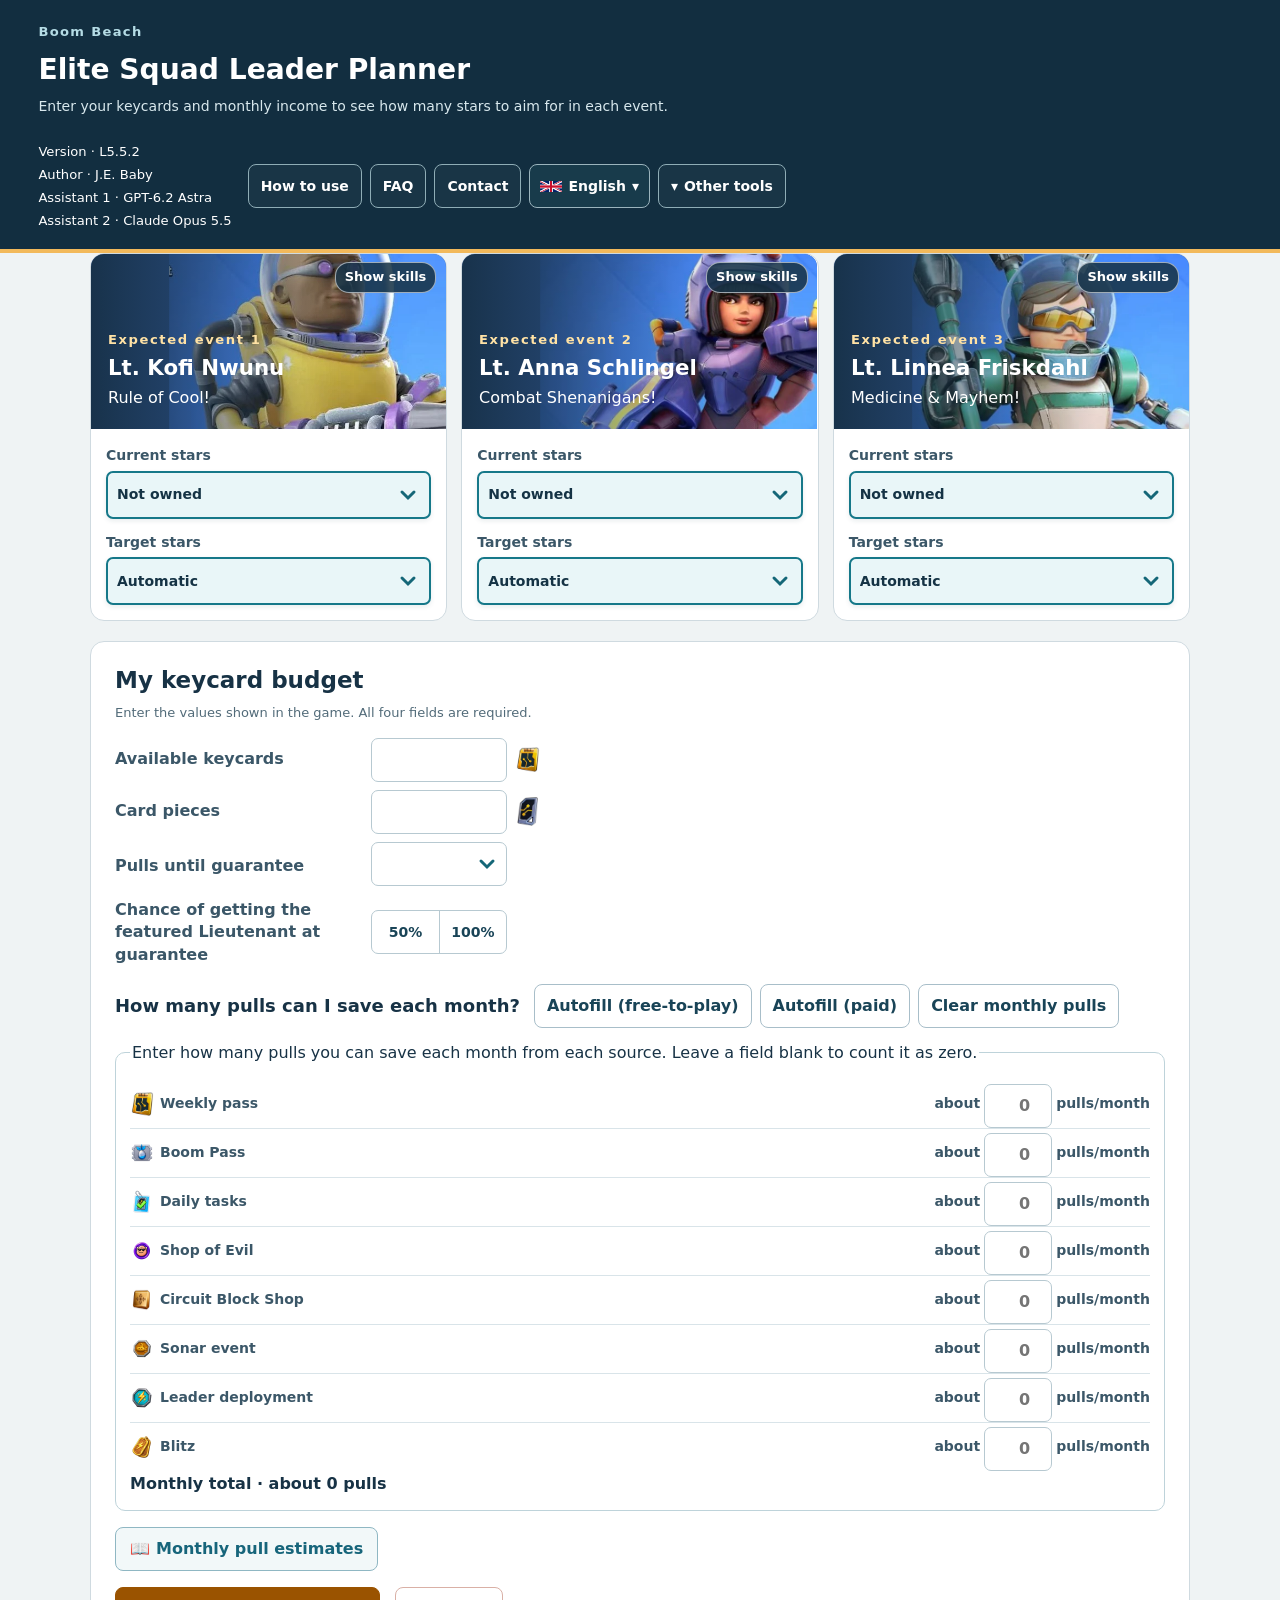
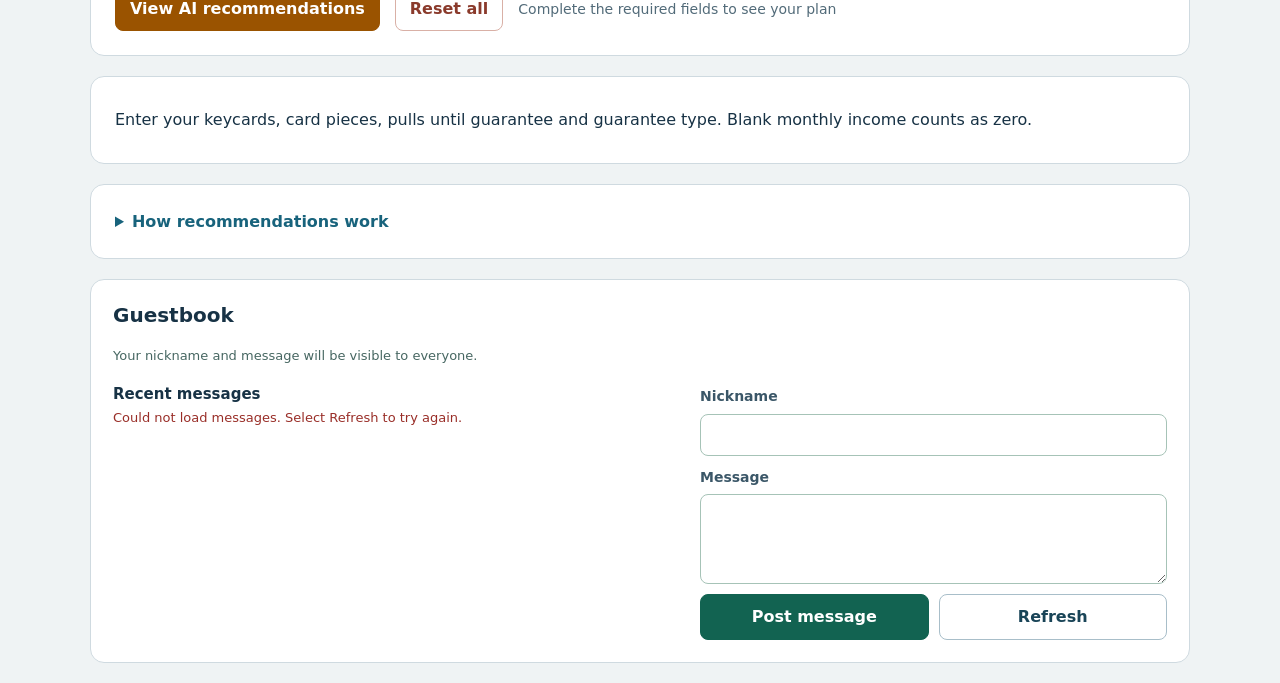
==== commit 2644d126: "5.5.2" ====
--- a/index.html
+++ b/index.html
@@ -1,232 +1,47 @@
-<!doctype html><html lang="zh-CN"><head><meta charset="utf-8"><meta name="viewport" content="width=device-width,initial-scale=1"><meta name="theme-color" content="#162f42"><title>《海岛奇兵》精英队长抽选规划器</title><link rel="stylesheet" href="style.css?v=L5.3.3"><link rel="stylesheet" href="community.css?v=L5.3.3"><style>
-#cards select{appearance:none;-webkit-appearance:none;border:2px solid #167889;background-color:#e9f6f8;background-image:url("data:image/svg+xml,%3Csvg xmlns='http://www.w3.org/2000/svg' width='18' height='12'%3E%3Cpath d='m3 3 6 6 6-6' fill='none' stroke='%23156778' stroke-width='3' stroke-linecap='round'/%3E%3C/svg%3E");background-repeat:no-repeat;background-position:right 12px center;padding-right:40px;min-height:48px;box-shadow:0 2px 5px #123c4c18;cursor:pointer}
-#cards select:focus-visible{outline:3px solid #e7bd53;outline-offset:2px}
-#plan .fields{grid-template-columns:repeat(2,minmax(0,1fr));align-items:start}
-#plan .fields>label{min-width:0;display:flex;flex-direction:column;align-items:stretch}
-#plan .fields input,#plan .fields select{box-sizing:border-box;min-height:44px;min-width:0}
-#plan .resource{margin-top:4px}
-#plan .resource input{margin-top:0}
-.other-tools{position:relative;color:white;margin:0;font-size:14px}
-.other-tools summary{cursor:pointer;border:1px solid #9bb4bd;border-radius:7px;padding:7px 10px;white-space:nowrap}
-.other-tools>a{position:absolute;right:0;top:calc(100% + 6px);z-index:20;display:block;background:#163d50;color:white;padding:12px 16px;border-radius:8px;white-space:nowrap;box-shadow:0 3px 10px #0003;text-decoration:none}
-@media(max-width:760px){
-.nav-actions{display:flex;flex-wrap:wrap;justify-content:flex-end;gap:6px 10px}
-.nav-actions a{grid-column:auto;grid-row:auto}
-#plan .fields>label{font-size:14px}
-#plan .fields{gap:10px}
-#plan .fields input,#plan .fields select{font-size:16px}
-}
-fieldset#sources{margin:12px 0;padding:14px;border:1px solid #bed3da;border-radius:10px}.income-row{display:flex;justify-content:space-between;align-items:center;min-height:44px;gap:8px}.income-row select{width:auto}.income-row input[type=checkbox]{width:18px;height:18px;vertical-align:middle}.goal-picker{margin-top:12px}[hidden]{display:none!important}.income-amount{display:flex;align-items:center;gap:8px;white-space:nowrap}.income-amount input{width:110px;min-height:44px;font-size:16px}.income-row>label:first-child{display:flex;align-items:center;gap:6px}.income-row input:disabled{opacity:.5}#results table{table-layout:fixed}#results th,#results td{overflow-wrap:anywhere}@media(max-width:480px){.income-amount input{width:85px}#results th,#results td{padding:8px 4px;font-size:13px}}.credits{display:flex;flex-direction:column;gap:2px}.nav-actions{display:flex;align-items:center;gap:8px;flex-wrap:wrap}.nav-actions button{background:transparent;color:white;border:1px solid #8fadb6;border-radius:8px;padding:8px 12px;cursor:pointer}dialog{width:min(580px,calc(100vw - 32px));max-height:85dvh;box-sizing:border-box;border:1px solid #bfd3d8;border-radius:16px;padding:22px;color:#163d50;overflow:auto}dialog::backdrop{background:#092c3a88}.dialog-header{display:flex;align-items:center;justify-content:space-between;gap:12px}.dialog-header h2{margin:0}.dialog-header button{min-width:44px;min-height:44px}dialog p{line-height:1.8}dialog details{padding:12px 0;border-bottom:1px solid #d5e2e6}dialog summary{cursor:pointer;font-weight:700}@media(max-width:760px){.nav-actions .credits{width:100%}.nav-actions{justify-content:flex-start}}
-
-.nav-actions>button,.nav-actions>a,.nav-actions>.other-tools>summary{
- display:inline-flex;align-items:center;justify-content:center;box-sizing:border-box;
- min-height:44px;margin:0;padding:8px 12px;border:1px solid #8fadb6;
- border-radius:8px;background:#ffffff08;color:#fff;
- font-family:inherit;font-size:14px;font-weight:600;line-height:1.3;
- text-decoration:none;white-space:nowrap;cursor:pointer
-}
-.nav-actions>.other-tools{margin:0;color:#fff}
-.nav-actions>.other-tools>summary{list-style:none}
-.nav-actions>.other-tools>summary::-webkit-details-marker{display:none}
-.nav-actions>.other-tools>summary::before{content:'▾';margin-right:6px}
-.nav-actions>button:hover,.nav-actions>a:hover,.nav-actions>.other-tools>summary:hover{background:#ffffff20;border-color:#bfd5dc}
-.nav-actions>button:active,.nav-actions>a:active,.nav-actions>.other-tools>summary:active{background:#ffffff30}
-.nav-actions>button:focus-visible,.nav-actions>a:focus-visible,.nav-actions>.other-tools>summary:focus-visible{outline:2px solid #f2cf68;outline-offset:3px}
-#results th,#results td{text-align:center}
-#results th:first-child,#results td:first-child{text-align:left}
-.income-reference .actions{display:flex;flex-wrap:wrap;gap:10px;margin:12px 0}
-.income-reference .actions button{min-height:44px}
-
-#results .draw-title{text-align:center;font-size:clamp(23px,3vw,28px);font-weight:800;margin:28px 0 18px;line-height:1.4}
-.nav-actions>button,.nav-actions>a,.nav-actions>.other-tools>summary{height:44px;vertical-align:middle;align-self:center;letter-spacing:normal}
-
-header nav{width:min(1440px,94%);gap:24px;padding:18px 0;align-items:center;flex-wrap:wrap}
-.header-intro{display:block;flex:1 1 510px;min-width:0}
-.header-intro>div{display:block}
-.header-intro small{color:#b5dce5;letter-spacing:.1em}
-.header-intro h1{font-size:clamp(23px,2.2vw,32px);color:#fff;margin:8px 0}
-.header-intro p{color:#d8e8ed;font-size:14px;margin:0}
-header .nav-actions{flex:0 1 auto;gap:8px}
-header .credits{gap:2px;margin-right:8px}
-.header-intro+ .nav-actions .credits small{margin:0;line-height:1.6;letter-spacing:normal}
-#plan .fields input,#plan .fields select{height:44px;min-height:44px;border:1px solid #b7c9d1;border-radius:7px;padding:6px 9px;line-height:1.4}
-#plan #up{appearance:none;-webkit-appearance:none;background-color:white;background-image:url("data:image/svg+xml,%3Csvg xmlns='http://www.w3.org/2000/svg' width='18' height='12'%3E%3Cpath d='m3 3 6 6 6-6' fill='none' stroke='%23156778' stroke-width='3' stroke-linecap='round'/%3E%3C/svg%3E");background-repeat:no-repeat;background-position:right 12px center;padding-right:38px}
-.income-reference th:not(:first-child),.income-reference td:not(:first-child){text-align:center}
-.result-cards{display:none}
-@media(max-width:760px){
- header nav{gap:14px;padding:16px 0}
- .header-intro{flex-basis:100%}
- header .nav-actions{width:100%;margin:0;justify-content:flex-start}
- header .nav-actions .credits{width:100%;gap:2px;margin-bottom:6px}
- #results .statrow{grid-template-columns:repeat(2,minmax(0,1fr));gap:10px}
- #results .statrow .stat:last-child{grid-column:1/-1}
- #results .statrow .stat{padding:12px}
- #results .statrow .stat:last-child b{font-size:23px}
- #results .draw-table{display:none}
- .result-cards{display:grid;gap:16px}
- .draw-card{border:1px solid #cfdae0;border-radius:13px;overflow:hidden;background:#fff}
- .draw-card-header{display:flex;align-items:center;gap:12px;padding:14px;background:#edf5f6}
- .draw-avatar{width:64px;height:64px;object-fit:cover;border-radius:10px;flex-shrink:0}
- .draw-card-name{font-size:21px;margin:0 0 4px}
- .draw-card-goal{display:flex;align-items:center;gap:6px}
- .draw-card-goal .rank-badge{width:32px;height:32px}
- .draw-card dl{padding:4px 14px 12px;margin:0}
- .draw-card dl>div{display:flex;align-items:baseline;justify-content:space-between;gap:12px;padding:10px 0;border-bottom:1px solid #e5edef}
- .draw-card dl>div:last-child{border:0}
- .draw-card dt{margin:0;font-size:14px;font-weight:500}
- .draw-card dd{margin:0;white-space:nowrap;font-weight:750;font-size:18px}
- .draw-total .draw-card-header{background:var(--recommendation-gold)}
-}
-
-#plan .fields .resource input{padding-left:44px}
-
-#plan .resource img{pointer-events:none}
-#results .draw-table{display:none}
-.result-cards{display:grid;grid-template-columns:repeat(3,minmax(0,1fr));gap:16px}
- .draw-card{border:1px solid #cfdae0;border-radius:13px;overflow:hidden;background:#fff}
- .draw-card-header{display:flex;align-items:center;gap:12px;padding:14px;background:#edf5f6}
- .draw-avatar{width:64px;height:64px;object-fit:cover;border-radius:10px;flex-shrink:0}
- .draw-card-name{font-size:21px;margin:0 0 4px}
- .draw-card-goal{display:flex;align-items:center;gap:6px}
- .draw-card-goal .rank-badge{width:32px;height:32px}
- .draw-card dl{padding:4px 14px 12px;margin:0}
- .draw-card dl>div{display:flex;align-items:baseline;justify-content:space-between;gap:12px;padding:10px 0;border-bottom:1px solid #e5edef}
- .draw-card dl>div:last-child{border:0}
- .draw-card dt{margin:0;font-size:14px;font-weight:500}
- .draw-card dd{margin:0;white-space:nowrap;font-weight:750;font-size:18px}
- .draw-total .draw-card-header{background:var(--recommendation-gold)}
-.draw-card{min-width:0}
-.draw-total{grid-column:1/-1}
-.draw-total dl{display:grid;grid-template-columns:repeat(3,minmax(0,1fr));gap:20px}
-@media(max-width:1000px){
- .result-cards{grid-template-columns:1fr}
- .draw-total dl{display:block}
-}
-
-.draw-total dl>div{justify-content:flex-start;gap:12px;flex-wrap:wrap}
-
-#sources .income-amount{gap:4px}
-#sources .income-amount input{text-align:right;padding-right:6px}
-
-#sources .income-amount input{width:68px;min-width:68px;min-height:44px;padding-left:6px;padding-right:6px}
-
-#plan .budget-fields{display:grid;grid-template-columns:repeat(4,minmax(0,1fr));gap:14px;margin:12px 0;max-width:100%}
-#plan .budget-fields>.fields{display:contents}
-#plan .budget-fields>.fields>label{min-width:0}
-@media(max-width:760px){
- #plan .budget-fields{grid-template-columns:repeat(2,minmax(0,1fr));gap:12px 10px}
-}
-</style><style>#plan .budget-fields>.fields:has(#tickets),#plan .budget-fields>.fields:has(#remaining){display:contents}#plan .budget-fields{grid-template-columns:minmax(0,9rem) minmax(0,10.5rem) minmax(0,9rem) minmax(0,12rem)}@media(max-width:759px){#plan .budget-fields{grid-template-columns:minmax(0,9rem) minmax(0,12rem)}}</style><style>
-#plan .budget-fields>.fields>label{align-self:end;overflow-wrap:anywhere}
-#plan .budget-fields #up{background-position:right 12px center;padding-inline:9px 36px}
-html[dir="rtl"] #plan .budget-fields #up{background-position:left 12px center}
-#sources .income-row>label:first-child{min-width:0;overflow-wrap:anywhere}
-.source-icon{inline-size:24px;block-size:24px;object-fit:contain;flex:none}
-.skill-row+.skill-row .skill-copy{border-top:1px solid #d9e4e9;padding-block-start:4px}
-.math-guide li>b{align-self:center}
-.formula-tier{display:inline-block;white-space:nowrap}
-@media(min-width:880px){
- #plan .budget-fields{grid-template-columns:minmax(0,9rem) minmax(0,10.5rem) minmax(0,13rem) minmax(0,25rem)}
-}
-@media(max-width:879px){
- #plan .budget-fields{grid-template-columns:minmax(0,13rem) minmax(0,25rem)}
-}
-@media(max-width:560px){
- #plan .budget-fields{grid-template-columns:minmax(0,1fr)}
- #plan .budget-fields .resource,#plan .budget-fields #remaining{max-inline-size:10.5rem}
-}
-</style><style>
-#plan .budget-fields>.fields>label{text-align:center}
-#plan .budget-fields :is(input,#up){text-align:center}
-#plan .budget-fields input[type=number]{appearance:textfield;padding-inline:8px}
-#plan .budget-fields .resource input[type=number]{padding-inline:36px}
-#plan .budget-fields input[type=number]::-webkit-inner-spin-button,
-#plan .budget-fields input[type=number]::-webkit-outer-spin-button{appearance:none;margin:0}
-#plan .budget-fields #up{text-align-last:center;padding-inline:32px}
-#plan .budget-fields :is(.resource,#remaining){margin-inline:auto}
-.income-reference-end{margin-block-start:10px}
-.income-reference>summary .shine-text{text-decoration:underline;text-underline-offset:3px}
-.primary .shine-text{--shine-base:#fff;--shine-highlight:#a3eeff}
-@media(prefers-reduced-motion:no-preference){
- .shine-text{background-image:linear-gradient(90deg,var(--shine-base,#175d70) 35%,var(--shine-highlight,#398395) 49%,var(--shine-base,#175d70) 62%);background-size:350% 100%;background-position:right center;background-clip:text;color:transparent;animation:text-shine 4s linear infinite}
-}
-@keyframes text-shine{0%,20%{background-position:right center}65%,100%{background-position:left center}}
-@media(forced-colors:active){.shine-text{color:inherit;background:none;animation:none}}
-</style><style>
-#plan .budget-fields{grid-template-columns:minmax(0,1fr);max-inline-size:42rem;gap:8px}
-#plan .budget-fields>.fields>label{display:grid;grid-template-columns:minmax(0,1fr) minmax(0,22rem);align-items:center;gap:8px 18px;text-align:start}
-#plan .budget-fields :is(.resource,#remaining,#up){margin-inline:0;max-inline-size:none;min-inline-size:0}
-#plan .budget-fields :is(.resource,#remaining){inline-size:min(100%,10rem)}
-#plan .budget-fields #up{inline-size:100%}
-@media(max-width:600px){
- #plan .budget-fields>.fields>label{grid-template-columns:minmax(0,1fr);gap:4px}
-}
-.income-reference>summary{cursor:default}
-.income-reference>summary .shine-text{cursor:pointer}
-#planner button.primary[type=submit]{background:#9a5300;border-color:#9a5300}
-#planner button.primary[type=submit]:hover{background:#794100;border-color:#794100}
-#planner button.primary .shine-text{--shine-highlight:#fff0b9}
-</style><style>
-#plan .budget-fields .resource{display:inline-flex;align-items:center;gap:8px;inline-size:max-content;direction:ltr}
-#plan .budget-fields .resource img{position:static;transform:none;flex:none}
-#plan .budget-fields .resource input[type=number],#plan .budget-fields #remaining{inline-size:4.5rem;padding-inline:6px;text-align:center}
-#plan .budget-fields #up{inline-size:max-content;max-inline-size:100%;text-align:left;text-align-last:left;padding-inline:10px 36px}
-html[dir="rtl"] #plan .budget-fields #up{padding-inline:36px 10px}
-</style><style>:root{--recommendation-gold:linear-gradient(135deg,#ffda37 0%,#ffcc00 55%,#efb600 100%)}
-#plan .budget-fields>.fields>label>span:first-child{font-size:16px;line-height:1.4;text-align:start}
-#plan .budget-fields :is(input,select,.resource){margin-block-start:0}
-</style><style>
-#plan .budget-fields>.fields>label{grid-template-columns:minmax(0,1fr) minmax(0,22rem)}
-#plan .budget-fields :is(.resource,#remaining).resource{inline-size:max-content;max-inline-size:100%;min-inline-size:0}
-#plan .budget-fields .resource input[type=number],#plan .budget-fields #remaining{inline-size:var(--budget-input-width,4.5rem);max-inline-size:100%;min-inline-size:0}
-#sources .income-row+.income-row{border-top:1px solid #d9e4e9}
-@media(max-width:600px){
- #plan .budget-fields>.fields>label{grid-template-columns:minmax(0,1fr)}
-}
-</style><style>.income-heading{display:flex;align-items:center;flex-wrap:wrap;gap:8px 16px;margin-block:18px 10px}.income-heading h3{margin:0}.income-heading button{padding-inline:12px}</style></head><body><header><nav><div class="header-intro"><div><small class="planner-game-title">海岛奇兵</small><h1>精英队长抽选规划器</h1><p>填入现有核心秘钥与每月收入，自动推荐每一期到第几命收手。</p></div></div><div class="nav-actions"><div class="credits"><small><span>版本号：</span> <bdi>L5.3.3</bdi></small><small>作者：家恩宝贝</small><small>助理：GPT-6.2 Astra</small></div><button type="button" data-open-dialog="guide">使用说明</button><button type="button" data-open-dialog="faq">常见问题</button><a href="contact.html">联系我</a><select id="planner-language" aria-label="Language"></select><details class="other-tools"><summary>其它工具</summary><a href="https://tatsu2026.github.io/boom-beach-sonar/">声呐小助手</a></details></div></nav></header><main>
-
-<form id="planner"><div id="cards"></div>
-<section class="panel" id="plan"><h2>我的核心秘钥预算</h2><div class="budget-fields"><div class="fields"><label><span>现有核心秘钥</span><span class="resource"><input id="tickets" type="number" inputmode="numeric" min="0" max="999999" step="1" placeholder="按游戏显示填写" required><img alt="" src="assets/key.png"></span></label><label><span>现有秘钥碎片</span><span class="resource"><input id="pieces" type="number" inputmode="numeric" min="0" max="99999999" step="1" placeholder="按游戏显示填写" required><img alt="" src="assets/shard.png"></span></label></div>
-<div class="fields"><label><span>距离保底次数</span><input id="remaining" type="number" inputmode="numeric" min="1" max="80" step="1" placeholder="按游戏显示填写" required></label><label><span>保底类型</span><select id="up" required><option value="">请选择保底类型</option><option value="0">50% 为当期队长</option><option value="1">100% 为当期队长</option></select></label></div>
-</div><div class="income-heading"><h3>每月能攒多少抽</h3><button type="button" id="clearIncome">一键清空</button></div><fieldset id="sources"><legend>按来源填写每月能攒多少抽，留空按 0 抽计算。</legend><div class="income-row"><label><img class="source-icon" alt="" src="assets/key.png"><span>周卡</span></label><label class="income-amount"><input type="number" min="0" step="1" placeholder="0" id="amount4" aria-label="周卡每月抽数"><span>抽/月</span></label></div><div class="income-row"><label><img class="source-icon" alt="" src="assets/boom-pass.png"><span>海岛战令</span></label><label class="income-amount"><input type="number" min="0" step="1" placeholder="0" id="amount3" aria-label="海岛战令每月抽数"><span>抽/月</span></label></div><div class="income-row"><label><img class="source-icon" alt="" src="assets/daily-task.png"><span>每日任务</span></label><label class="income-amount"><input type="number" min="0" step="1" placeholder="0" id="amount0" aria-label="每日任务每月抽数"><span>抽/月</span></label></div><div class="income-row"><label><img class="source-icon" alt="" src="assets/evil-shop.png"><span>邪恶商店</span></label><label class="income-amount"><input type="number" min="0" step="1" placeholder="0" id="amount1" aria-label="邪恶商店每月抽数"><span>抽/月</span></label></div><div class="income-row"><label><img class="source-icon" alt="" src="assets/circuit.png"><span>电路商店</span></label><label class="income-amount"><input type="number" min="0" step="1" placeholder="0" id="amount2" aria-label="电路商店每月抽数"><span>抽/月</span></label></div><div class="income-row"><label><img class="source-icon" alt="" src="assets/sonar.png"><span>声呐活动</span></label><label class="income-amount"><input type="number" min="0" step="1" placeholder="0" id="amount7" aria-label="声呐活动每月抽数"><span>抽/月</span></label></div><div class="income-row"><label><img class="source-icon" alt="" src="assets/event.png"><span>队长部署</span></label><label class="income-amount"><input type="number" min="0" step="1" placeholder="0" id="amount5" aria-label="队长部署每月抽数"><span>抽/月</span></label></div><div class="income-row"><label><img class="source-icon" alt="" src="assets/blitz.png"><span>闪电战</span></label><label class="income-amount"><input type="number" min="0" step="1" placeholder="0" id="amount6" aria-label="闪电战每月抽数"><span>抽/月</span></label></div><strong id="incomeSum"></strong></fieldset><details class="income-reference"><summary id="income-reference-title"><span class="shine-text">每月抽数来源参考</span></summary><div class="actions"><button type="button" id="fillFree">一键填入（零氪）</button><button type="button" id="fillPaid">一键填入（全购）</button></div><table><thead><tr><th>来源</th><th>零氪</th><th>氪金</th></tr></thead><tbody><tr><td>周卡</td><td>0</td><td>100</td></tr><tr><td>海岛战令</td><td>5</td><td>20</td></tr><tr><td>每日任务</td><td>15</td><td>15</td></tr><tr><td>邪恶商店</td><td>10</td><td>10</td></tr><tr><td>电路商店</td><td>5</td><td>5</td></tr><tr><td>声呐活动</td><td>10</td><td>25</td></tr><tr><td>队长部署</td><td>16</td><td>40</td></tr><tr><td>闪电战</td><td>8</td><td>18</td></tr><tr><th>合计</th><th>69 抽</th><th>233 抽</th></tr></tbody></table><p class="note">以下为参考数量，请根据实际情况填写每月收入。按每期一个月、完成上述任务和兑换计算，包含声呐活动。电路商店每月需 500 电路板。</p><div class="math-guide"><h4>计算方法</h4><ol><li><b>周卡</b><div><strong class="formula-result"><span class="formula-tier"><span>零氪</span> 0 <span>抽</span></span> / <span class="formula-tier"><span>氪金</span> 100 <span>抽</span></span></strong><p class="formula-copy">周卡七天共给20{key}。按30天估算，每6天买一次，一个月可买5次，合计100{key}。</p><p class="formula-copy formula-note">※ 第7天领完奖励当天即可续购，因此按6天的间隔计算。</p></div></li><li><b>海岛战令</b><div><strong class="formula-result"><span class="formula-tier"><span>零氪</span> 5 <span>抽</span></span> / <span class="formula-tier"><span>氪金</span> 20 <span>抽</span></span></strong><p class="formula-copy">免费档给5{key}，付费档额外给15{key}，付费合计20{key}。</p></div></li><li><b>每日任务</b><div><strong class="formula-result">15 <span>抽</span></strong><p class="formula-copy">每天可得100{shard}。按30天计算共3,000{shard}，每200{shard}可换1{key}，合计15{key}。</p></div></li><li><b>邪恶商店</b><div><strong class="formula-result">10 <span>抽</span></strong><p class="formula-copy">每周可换2{key}，按4周算是8{key}，再加每月可换的2{key}，合计10{key}。</p></div></li><li><b>电路商店</b><div><strong class="formula-result">5 <span>抽</span></strong><p class="formula-copy">每100{circuit}可换1{key}。每月用500块电路板，共可换5张核心秘钥。</p></div></li><li><b>声呐活动</b><div><strong class="formula-result"><span class="formula-tier"><span>零氪</span> 10 <span>抽</span></span> / <span class="formula-tier"><span>氪金</span> 25 <span>抽</span></span></strong><p class="formula-copy">免费路线通常推进至第18海域附近，把任务获得的3,000{sonar}兑换成2,000{shard}，折合10{key}。付费路线约有20～30抽，一键输入（全购）取中间值25抽。</p></div></li><li><b>队长部署</b><div><div class="formula-route"><strong><span>零氪</span> 16 <span>抽</span></strong><p class="formula-copy" data-source="免费通行证说明">免费通行证直接给6张核心秘钥和5,000{event}。用这些活动币换2,000{shard}，折合10抽。</p></div><div class="formula-route"><strong><span>氪金</span> 40 <span>抽</span></strong><p class="formula-copy" data-source="尊享战令说明">尊享战令额外给12张核心秘钥和6,750活动币，两档共18张核心秘钥和11,750活动币。用10,000活动币换20抽，再用1,200活动币换2抽。</p></div><p class="formula-copy formula-note">※ 用350{diamond}额外购买500{event}后，可多兑换1{key}，合计约41{key}。若把商店碎片全换完，商店可得45{key}，加上通行证的18{key}，合计约63{key}。</p></div></li><li><b>闪电战</b><div><strong class="formula-result"><span class="formula-tier"><span>零氪</span> 8 <span>抽</span></span> / <span class="formula-tier"><span>氪金</span> 18 <span>抽</span></span></strong><p class="formula-copy">免费路线每月约8{key}，付费路线每月约18{key}。</p></div></li></ol></div><button type="button" class="income-reference-end"><span class="shine-text">收起每月抽数来源参考</span></button></details>
-<div class="actions"><button type="submit" class="primary"><span class="shine-text">查看 AI 推荐</span></button><span id="state" role="status"></span></div></section></form>
-<section class="panel" id="results" aria-live="polite"></section>
-<details class="panel"><summary>推荐依据</summary><p>按科菲、安娜、林尼亚的预计返场顺序计算三期预算。预算很紧时优先争取林尼亚本体。按科菲、安娜、林尼亚的顺序，基础目标为0／0／1，之后争取0／1／2。再用余券优先争取林尼亚4命增伤和5命复活。科菲通常在本体或2命收手，安娜通常在1命收手。预算宽裕时再考虑安娜2命和两人的3命。通用方案达到3／3／5后建议存券，已有的更高命座会保留。</p><p>系统根据中尉的招募概率模拟5,000次，计算时继承当前中尉招募进度和大小保底状态。通常选择预计达成概率至少90%的方案。预算不足时，会显示集中存券争取林尼亚本体的机会。首次获得队长为0命，每重复获得一次提升1命。修改设置后会立即重新计算。</p><a href="https://support.supercell.com/boom-beach/zh/articles/drop-chances.html">Supercell 招募概率说明</a></details><section class="community-wrap" id="guestbook" aria-labelledby="guestbook-title">
-  <div class="card community-card">
-    <div class="community-intro">
-      <h2 id="guestbook-title" data-word="guestbook">留言板</h2>
-      <p data-word="publicHint">发表后，所有访问者都能看到你的昵称和留言。</p>
-    </div>
-    <div class="community-columns">
-      <div class="message-feed">
-        <div class="feed-tools"><h3 data-word="recent">最新留言</h3>
-          </div>
-        <p id="feed-state" class="community-note" role="status"></p>
-        <ol id="public-messages"></ol>
-        <button type="button" id="older-messages" data-word="older" hidden>查看更多</button>
-      </div>
-      <form id="guest-form" class="community-form">
-        <label for="guest-name" data-word="nickname">昵称</label>
-        <input id="guest-name" name="nickname" autocomplete="nickname" required>
-        <label for="guest-text" data-word="message">留言</label>
-        <textarea id="guest-text" name="message" rows="3" required></textarea>
-        <div class="form-actions"><button id="publish-message" type="submit" data-word="publish">发表留言</button><button type="button" id="refresh-messages" data-word="refresh">刷新</button></div>
-        <p id="post-state" class="community-note" role="status"></p>
-      </form>
-    </div>
-  </div>
-</section></main><dialog id="guide" aria-labelledby="guide-title"><div class="dialog-header"><h2 id="guide-title">使用说明</h2><button type="button" data-close-dialog aria-label="关闭使用说明">×</button></div>
-<h3>填写当前招募情况</h3><p>先为三位队长选择当前命座，首次获得为0命。现有核心秘钥、现有秘钥碎片、距离保底次数和保底类型为必填项，数量为零时填写0。距离保底次数请照填游戏显示的1至80之间的数字。</p>
-<h3>选择各自的目标</h3><p>每位队长可以独立选择自动推荐、具体命座或本期跳过。系统会结合你的自选目标和三期预算，为自动推荐的队长安排目标。目标低于当前命座时，按无需追加抽取处理。</p>
-<h3>填写每月能攒多少抽</h3><p>直接填写各渠道每月预计获得的抽数，留空按0计算。可以查看下方抽数来源参考表，点击一键填入后仍可逐项调整。按每期一个月计算，秘钥碎片每200个折算1抽。</p>
-<h3>查看 AI 推荐</h3><p>填完必填项后，结果会自动更新。点击「查看 AI 推荐」可跳到结果区。累计预算指到各期结束时、扣除花费前一共能用多少抽。每位队长的所需抽数从上一目标达成后算起。</p>
-<p>平均抽数取自模拟结果。90% 达成参考表示约九成模拟能在这个抽数内达标。全部目标的模拟达成率会考虑返场顺序和各期可用抽数。</p>
-<p>设置会自动保存在当前浏览器，换设备或清理浏览器数据后需要重新填写。</p></dialog>
-<dialog id="faq" aria-labelledby="faq-title"><div class="dialog-header"><h2 id="faq-title">常见问题</h2><button type="button" data-close-dialog aria-label="关闭常见问题">×</button></div>
-<details><summary>保底类型怎么选？</summary><p>下一位中尉有50%概率为当期队长时选50%，下一位中尉必定为当期队长时选100%。请根据游戏中的当前招募状态填写。</p></details>
-<details><summary>可以只指定一位队长的目标吗？</summary><p>可以。各目标菜单独立选择，其他队长可继续使用自动推荐。系统会把指定目标计入预算。预算不足时会显示达成概率，自动推荐的队长可能建议跳过。</p></details>
-<details><summary>90%把握能保证抽到吗？</summary><p>实际结果受随机抽取影响。此处基于原有招募规则模拟5,000次，约90%的模拟在显示的抽数内达标，仍有约10%的情况需要更多抽数。</p></details>
-<details><summary>为什么三期合计与各行的90%抽数相加不同？</summary><p>三期合计按整条招募过程统计。各位队长的90%抽数分别取自对应过程，把它们相加会得到不同的数值。</p></details>
-<details><summary>为什么资料没填完时没有结果？</summary><p>四项招募资料必须完整填写，才能依据当前预算与保底进度计算。每月收入允许留空，按0处理。</p></details>
-<details><summary>参考表里的抽数能直接套用吗？</summary><p>表格供参考，请根据自己的任务完成情况和购买情况填写每月抽数。计算假设每期一个月、填写的收入均能到账。</p></details>
-<details><summary>填写的数据保存在哪里？</summary><p>招募设置保存在当前浏览器。其他访客使用各自的设置，换设备时需要重新填写。</p></details></dialog><script src="engine.js?v=L5.3.3"></script><script src="app.js?v=L5.3.3"></script><script src="settings.js?v=L5.3.3"></script><script src="languages.js?v=L5.3.3"></script><script src="language.js?v=L5.3.3"></script><script defer src="community.js?v=L5.3.3"></script></body></html>
+<!doctype html><html lang="zh-CN"><head><meta charset="utf-8"><meta name="viewport" content="width=device-width,initial-scale=1"><meta name="theme-color" content="#162f42"><title>《海岛奇兵》精英队长抽选规划器</title><link rel="stylesheet" href="app.css?v=L5.5.2"></head><body><header><nav><div class="header-intro"><div><small class="planner-game-title">海岛奇兵</small><h1>精英队长抽选规划器</h1><p>填入现有核心秘钥与每月收入，自动推荐每一期到第几命收手。</p></div></div><div class="nav-actions"><div class="credits"><small><span>版本号：</span> <bdi>L5.5.2</bdi></small><small>作者：家恩宝贝</small><small>助理1：GPT-6.2 Astra</small><small>助理2：Claude Opus 5.5</small></div><button type="button" data-open-dialog="guide">使用说明</button><button type="button" data-open-dialog="faq">常见问题</button><a href="contact.html">联系我</a><select id="planner-language" aria-label="Language"></select><details class="other-tools"><summary>其它工具</summary><a href="https://tatsu2026.github.io/boom-beach-sonar/">声呐小助手</a></details></div></nav></header><main>
+
+<form id="planner"><div id="cards"></div>
+<section class="panel" id="plan"><h2>我的核心秘钥预算</h2><p class="budget-hint">按游戏内显示填写，4 项均为必填</p><div class="budget-fields"><div class="fields"><label><span>现有核心秘钥</span><span class="resource"><input id="tickets" type="number" inputmode="numeric" min="0" max="999999" step="1" required><img alt="" src="assets/key.webp"></span></label><label><span>现有秘钥碎片</span><span class="resource"><input id="pieces" type="number" inputmode="numeric" min="0" max="99999999" step="1" required><img alt="" src="assets/shard.webp"></span></label></div>
+<div class="fields"><label><span>距离保底次数</span><span class="bf-picker"><button type="button" class="bf-trigger" id="remainingBtn" aria-haspopup="true" aria-expanded="false" aria-label="距离保底次数"><span class="bf-value"></span></button><span class="bf-grid" id="remainingGrid" role="group" aria-label="距离保底次数" hidden><button type="button" data-v="1">1</button><button type="button" data-v="2">2</button><button type="button" data-v="3">3</button><button type="button" data-v="4">4</button><button type="button" data-v="5">5</button><button type="button" data-v="6">6</button><button type="button" data-v="7">7</button><button type="button" data-v="8">8</button><button type="button" data-v="9">9</button><button type="button" data-v="10">10</button><button type="button" data-v="11">11</button><button type="button" data-v="12">12</button><button type="button" data-v="13">13</button><button type="button" data-v="14">14</button><button type="button" data-v="15">15</button><button type="button" data-v="16">16</button><button type="button" data-v="17">17</button><button type="button" data-v="18">18</button><button type="button" data-v="19">19</button><button type="button" data-v="20">20</button><button type="button" data-v="21">21</button><button type="button" data-v="22">22</button><button type="button" data-v="23">23</button><button type="button" data-v="24">24</button><button type="button" data-v="25">25</button><button type="button" data-v="26">26</button><button type="button" data-v="27">27</button><button type="button" data-v="28">28</button><button type="button" data-v="29">29</button><button type="button" data-v="30">30</button><button type="button" data-v="31">31</button><button type="button" data-v="32">32</button><button type="button" data-v="33">33</button><button type="button" data-v="34">34</button><button type="button" data-v="35">35</button><button type="button" data-v="36">36</button><button type="button" data-v="37">37</button><button type="button" data-v="38">38</button><button type="button" data-v="39">39</button><button type="button" data-v="40">40</button><button type="button" data-v="41">41</button><button type="button" data-v="42">42</button><button type="button" data-v="43">43</button><button type="button" data-v="44">44</button><button type="button" data-v="45">45</button><button type="button" data-v="46">46</button><button type="button" data-v="47">47</button><button type="button" data-v="48">48</button><button type="button" data-v="49">49</button><button type="button" data-v="50">50</button><button type="button" data-v="51">51</button><button type="button" data-v="52">52</button><button type="button" data-v="53">53</button><button type="button" data-v="54">54</button><button type="button" data-v="55">55</button><button type="button" data-v="56">56</button><button type="button" data-v="57">57</button><button type="button" data-v="58">58</button><button type="button" data-v="59">59</button><button type="button" data-v="60">60</button><button type="button" data-v="61">61</button><button type="button" data-v="62">62</button><button type="button" data-v="63">63</button><button type="button" data-v="64">64</button><button type="button" data-v="65">65</button><button type="button" data-v="66">66</button><button type="button" data-v="67">67</button><button type="button" data-v="68">68</button><button type="button" data-v="69">69</button><button type="button" data-v="70">70</button><button type="button" data-v="71">71</button><button type="button" data-v="72">72</button><button type="button" data-v="73">73</button><button type="button" data-v="74">74</button><button type="button" data-v="75">75</button><button type="button" data-v="76">76</button><button type="button" data-v="77">77</button><button type="button" data-v="78">78</button><button type="button" data-v="79">79</button><button type="button" data-v="80">80</button></span></span><select id="remaining" class="bf-native" required tabindex="-1" aria-hidden="true"><option value="">请选择剩余次数</option><option value="1">1</option><option value="2">2</option><option value="3">3</option><option value="4">4</option><option value="5">5</option><option value="6">6</option><option value="7">7</option><option value="8">8</option><option value="9">9</option><option value="10">10</option><option value="11">11</option><option value="12">12</option><option value="13">13</option><option value="14">14</option><option value="15">15</option><option value="16">16</option><option value="17">17</option><option value="18">18</option><option value="19">19</option><option value="20">20</option><option value="21">21</option><option value="22">22</option><option value="23">23</option><option value="24">24</option><option value="25">25</option><option value="26">26</option><option value="27">27</option><option value="28">28</option><option value="29">29</option><option value="30">30</option><option value="31">31</option><option value="32">32</option><option value="33">33</option><option value="34">34</option><option value="35">35</option><option value="36">36</option><option value="37">37</option><option value="38">38</option><option value="39">39</option><option value="40">40</option><option value="41">41</option><option value="42">42</option><option value="43">43</option><option value="44">44</option><option value="45">45</option><option value="46">46</option><option value="47">47</option><option value="48">48</option><option value="49">49</option><option value="50">50</option><option value="51">51</option><option value="52">52</option><option value="53">53</option><option value="54">54</option><option value="55">55</option><option value="56">56</option><option value="57">57</option><option value="58">58</option><option value="59">59</option><option value="60">60</option><option value="61">61</option><option value="62">62</option><option value="63">63</option><option value="64">64</option><option value="65">65</option><option value="66">66</option><option value="67">67</option><option value="68">68</option><option value="69">69</option><option value="70">70</option><option value="71">71</option><option value="72">72</option><option value="73">73</option><option value="74">74</option><option value="75">75</option><option value="76">76</option><option value="77">77</option><option value="78">78</option><option value="79">79</option><option value="80">80</option></select></label><label><span>保底类型</span><select id="up" class="bf-native" required tabindex="-1" aria-hidden="true"><option value="">请选择保底类型</option><option value="0">50% 为当期队长</option><option value="1">100% 为当期队长</option></select><span class="bf-seg" role="group" aria-label="保底类型"><button type="button" data-v="0" aria-pressed="false">50%</button><button type="button" data-v="1" aria-pressed="false">100%</button></span></label></div>
+</div><div class="income-heading"><h3>每月能攒多少抽</h3><div class="income-buttons"><button type="button" id="fillFree">一键填入（零氪）</button><button type="button" id="fillPaid">一键填入（氪金）</button><button type="button" id="clearIncome">清除每月输入</button></div></div><fieldset id="sources"><legend>按来源填写每月能攒多少抽，留空按 0 抽计算。</legend><div class="income-row"><label><img class="source-icon" loading="lazy" decoding="async" alt="" src="assets/key.webp"><span>周卡</span></label><label class="income-amount"><input type="number" min="0" step="1" placeholder="0" id="amount4" aria-label="周卡每月抽数"><span>抽/月</span></label></div><div class="income-row"><label><img class="source-icon" loading="lazy" decoding="async" alt="" src="assets/boom-pass.webp"><span>海岛战令</span></label><label class="income-amount"><input type="number" min="0" step="1" placeholder="0" id="amount3" aria-label="海岛战令每月抽数"><span>抽/月</span></label></div><div class="income-row"><label><img class="source-icon" loading="lazy" decoding="async" alt="" src="assets/daily-task.webp"><span>每日任务</span></label><label class="income-amount"><input type="number" min="0" step="1" placeholder="0" id="amount0" aria-label="每日任务每月抽数"><span>抽/月</span></label></div><div class="income-row"><label><img class="source-icon" loading="lazy" decoding="async" alt="" src="assets/evil-shop.webp"><span>邪恶商店</span></label><label class="income-amount"><input type="number" min="0" step="1" placeholder="0" id="amount1" aria-label="邪恶商店每月抽数"><span>抽/月</span></label></div><div class="income-row"><label><img class="source-icon" loading="lazy" decoding="async" alt="" src="assets/circuit.webp"><span>电路商店</span></label><label class="income-amount"><input type="number" min="0" step="1" placeholder="0" id="amount2" aria-label="电路商店每月抽数"><span>抽/月</span></label></div><div class="income-row"><label><img class="source-icon" loading="lazy" decoding="async" alt="" src="assets/sonar.webp"><span>声呐活动</span></label><label class="income-amount"><input type="number" min="0" step="1" placeholder="0" id="amount7" aria-label="声呐活动每月抽数"><span>抽/月</span></label></div><div class="income-row"><label><img class="source-icon" loading="lazy" decoding="async" alt="" src="assets/event.webp"><span>队长部署</span></label><label class="income-amount"><input type="number" min="0" step="1" placeholder="0" id="amount5" aria-label="队长部署每月抽数"><span>抽/月</span></label></div><div class="income-row"><label><img class="source-icon" loading="lazy" decoding="async" alt="" src="assets/blitz.webp"><span>闪电战</span></label><label class="income-amount"><input type="number" min="0" step="1" placeholder="0" id="amount6" aria-label="闪电战每月抽数"><span>抽/月</span></label></div><strong id="incomeSum"></strong></fieldset><button type="button" class="income-reference-open" data-open-dialog="incomeRef">每月抽数来源参考</button>
+<div class="actions"><button type="submit" class="primary"><span class="shine-text">查看 AI 推荐</span></button><button type="button" id="resetAll" class="reset-all">全部重置</button><span id="state" role="status"></span></div></section></form>
+<section class="panel" id="results" aria-live="polite"></section>
+<details class="panel"><summary>推荐依据</summary><p>按科菲、安娜、林尼亚的预计返场顺序计算三期预算。预算很紧时优先争取林尼亚本体。按科菲、安娜、林尼亚的顺序，基础目标为0／0／1，之后争取0／1／2。再用余券优先争取林尼亚4命增伤和5命复活。科菲通常在本体或2命收手，安娜通常在1命收手。预算宽裕时再考虑安娜2命和两人的3命。通用方案达到3／3／5后建议存券，已有的更高命座会保留。</p><p>系统根据中尉的招募概率模拟10,000次，计算时继承当前中尉招募进度和大小保底状态。通常选择预计达成概率至少90%的方案。预算不足时，会显示集中存券争取林尼亚本体的机会。首次获得队长为0命，每重复获得一次提升1命。修改设置后会立即重新计算。</p><a href="https://support.supercell.com/boom-beach/zh/articles/drop-chances.html">Supercell 招募概率说明</a></details><section class="community-wrap" id="guestbook" aria-labelledby="guestbook-title">
+  <div class="card community-card">
+    <div class="community-intro">
+      <h2 id="guestbook-title" data-word="guestbook">留言板</h2>
+      <p data-word="publicHint">发表后，所有访问者都能看到你的昵称和留言。</p>
+    </div>
+    <div class="community-columns">
+      <div class="message-feed">
+        <div class="feed-tools"><h3 data-word="recent">最新留言</h3>
+          </div>
+        <p id="feed-state" class="community-note" role="status"></p>
+        <ol id="public-messages"></ol>
+        <button type="button" id="older-messages" data-word="older" hidden>查看更多</button>
+      </div>
+      <form id="guest-form" class="community-form">
+        <label for="guest-name" data-word="nickname">昵称</label>
+        <input id="guest-name" name="nickname" autocomplete="nickname" required>
+        <label for="guest-text" data-word="message">留言</label>
+        <textarea id="guest-text" name="message" rows="3" required></textarea>
+        <div class="form-actions"><button id="publish-message" type="submit" data-word="publish">发表留言</button><button type="button" id="refresh-messages" data-word="refresh">刷新</button></div>
+        <p id="post-state" class="community-note" role="status"></p>
+      </form>
+    </div>
+  </div>
+</section></main><dialog id="guide" aria-labelledby="guide-title"><div class="dialog-header"><h2 id="guide-title">使用说明</h2><button type="button" data-close-dialog aria-label="关闭使用说明">×</button></div>
+<h3>填写当前招募情况</h3><p>先为三位队长选择当前命座，首次获得为0命。现有核心秘钥、现有秘钥碎片、距离保底次数和保底类型为必填项，数量为零时填写0。距离保底次数请选择游戏中显示的剩余次数（1～80）。</p>
+<h3>选择各自的目标</h3><p>每位队长可以独立选择自动推荐、具体命座或本期跳过。系统会结合你的自选目标和三期预算，为自动推荐的队长安排目标。目标低于当前命座时，按无需追加抽取处理。</p>
+<h3>填写每月能攒多少抽</h3><p>直接填写各渠道每月预计获得的抽数，留空按0计算。可以查看下方抽数来源参考表，点击一键填入后仍可逐项调整。按每期一个月计算，秘钥碎片每200个折算1抽。</p>
+<h3>查看 AI 推荐</h3><p>填完必填项后，结果会自动更新。点击「查看 AI 推荐」可跳到结果区。累计预算指到各期结束时、扣除花费前一共能用多少抽。每位队长的所需抽数从上一目标达成后算起。</p>
+<p>平均抽数取自模拟结果。「多少抽有90%把握」表示约九成模拟能在这个抽数内达标。全部目标的模拟达成率会考虑返场顺序和各期可用抽数。</p>
+<p>设置会自动保存在当前浏览器，换设备或清理浏览器数据后需要重新填写。</p></dialog>
+<dialog id="faq" aria-labelledby="faq-title"><div class="dialog-header"><h2 id="faq-title">常见问题</h2><button type="button" data-close-dialog aria-label="关闭常见问题">×</button></div>
+<details><summary>保底类型怎么选？</summary><p>下一位中尉有50%概率为当期队长时选50%，下一位中尉必定为当期队长时选100%。请根据游戏中的当前招募状态填写。</p></details>
+<details><summary>可以只指定一位队长的目标吗？</summary><p>可以。各目标菜单独立选择，其他队长可继续使用自动推荐。系统会把指定目标计入预算。预算不足时会显示达成概率，自动推荐的队长可能建议跳过。</p></details>
+<details><summary>90%把握能保证抽到吗？</summary><p>实际结果受随机抽取影响。此处按当前招募规则模拟10,000次，约90%的模拟在显示的抽数内达标，仍有约10%的情况需要更多抽数。</p></details>
+<details><summary>为什么三期合计与各行的90%抽数相加不同？</summary><p>三期合计按整条招募过程统计。各位队长的90%抽数分别取自对应过程，把它们相加会得到不同的数值。</p></details>
+<details><summary>为什么资料没填完时没有结果？</summary><p>四项招募资料必须完整填写，才能依据当前预算与保底进度计算。每月收入允许留空，按0处理。</p></details>
+<details><summary>参考表里的抽数能直接套用吗？</summary><p>表格供参考，请根据自己的任务完成情况和购买情况填写每月抽数。计算假设每期一个月、填写的收入均能到账。</p></details>
+<details><summary>填写的数据保存在哪里？</summary><p>招募设置保存在当前浏览器。其他访客使用各自的设置，换设备时需要重新填写。</p></details></dialog><dialog id="incomeRef" class="income-reference wide-dialog" aria-labelledby="income-reference-title"><div class="dialog-header"><h2 id="income-reference-title">每月抽数来源参考</h2><button type="button" data-close-dialog aria-label="关闭每月抽数来源参考">×</button></div><table><thead><tr><th>来源</th><th>零氪</th><th>氪金</th></tr></thead><tbody><tr><td><img class="source-icon" loading="lazy" decoding="async" alt="" src="assets/key.webp">周卡</td><td>0</td><td>100</td></tr><tr><td><img class="source-icon" loading="lazy" decoding="async" alt="" src="assets/boom-pass.webp">海岛战令</td><td>5</td><td>20</td></tr><tr><td><img class="source-icon" loading="lazy" decoding="async" alt="" src="assets/daily-task.webp">每日任务</td><td>15</td><td>15</td></tr><tr><td><img class="source-icon" loading="lazy" decoding="async" alt="" src="assets/evil-shop.webp">邪恶商店</td><td>10</td><td>10</td></tr><tr><td><img class="source-icon" loading="lazy" decoding="async" alt="" src="assets/circuit.webp">电路商店</td><td>5</td><td>5</td></tr><tr><td><img class="source-icon" loading="lazy" decoding="async" alt="" src="assets/sonar.webp">声呐活动</td><td>10</td><td>25</td></tr><tr><td><img class="source-icon" loading="lazy" decoding="async" alt="" src="assets/event.webp">队长部署</td><td>16</td><td>40</td></tr><tr><td><img class="source-icon" loading="lazy" decoding="async" alt="" src="assets/blitz.webp">闪电战</td><td>8</td><td>18</td></tr><tr><th>合计</th><th>69 抽</th><th>233 抽</th></tr></tbody></table><p class="note">以下为参考数量，请根据实际情况填写每月收入。按每期一个月、完成上述任务和兑换计算，包含声呐活动。电路商店每月需 500 电路板。</p><div class="math-guide"><h4>计算方法</h4><ol><li><b><img class="source-icon" loading="lazy" decoding="async" alt="" src="assets/key.webp">周卡</b><div><strong class="formula-result"><span class="formula-tier"><span>零氪</span> 0 <span>抽</span></span> / <span class="formula-tier"><span>氪金</span> 100 <span>抽</span></span></strong><p class="formula-copy">周卡七天共给20{key}。按30天估算，每6天买一次，一个月可买5次，合计100{key}。</p><p class="formula-copy formula-note">※ 第7天领完奖励当天即可续购，因此按6天的间隔计算。</p></div></li><li><b><img class="source-icon" loading="lazy" decoding="async" alt="" src="assets/boom-pass.webp">海岛战令</b><div><strong class="formula-result"><span class="formula-tier"><span>零氪</span> 5 <span>抽</span></span> / <span class="formula-tier"><span>氪金</span> 20 <span>抽</span></span></strong><p class="formula-copy">免费档给5{key}，付费档额外给15{key}，付费合计20{key}。</p></div></li><li><b><img class="source-icon" loading="lazy" decoding="async" alt="" src="assets/daily-task.webp">每日任务</b><div><strong class="formula-result">15 <span>抽</span></strong><p class="formula-copy">每天可得100{shard}。按30天计算共3,000{shard}，每200{shard}可换1{key}，合计15{key}。</p></div></li><li><b><img class="source-icon" loading="lazy" decoding="async" alt="" src="assets/evil-shop.webp">邪恶商店</b><div><strong class="formula-result">10 <span>抽</span></strong><p class="formula-copy">每周可换2{key}，按4周算是8{key}，再加每月可换的2{key}，合计10{key}。</p></div></li><li><b><img class="source-icon" loading="lazy" decoding="async" alt="" src="assets/circuit.webp">电路商店</b><div><strong class="formula-result">5 <span>抽</span></strong><p class="formula-copy">每100{circuit}可换1{key}。每月用500块电路板，共可换5张核心秘钥。</p></div></li><li><b><img class="source-icon" loading="lazy" decoding="async" alt="" src="assets/sonar.webp">声呐活动</b><div><strong class="formula-result"><span class="formula-tier"><span>零氪</span> 10 <span>抽</span></span> / <span class="formula-tier"><span>氪金</span> 25 <span>抽</span></span></strong><p class="formula-copy">免费路线通常推进至第18海域附近，把任务获得的3,000{sonar}兑换成2,000{shard}，折合10{key}。付费路线约有20～30抽，一键填入（氪金）取中间值25抽。</p></div></li><li><b><img class="source-icon" loading="lazy" decoding="async" alt="" src="assets/event.webp">队长部署</b><div><div class="formula-route"><strong><span>零氪</span> 16 <span>抽</span></strong><p class="formula-copy" data-source="免费通行证说明">免费通行证直接给6张核心秘钥和10,000{event}。用这些活动币换2,000{shard}，折合10抽。</p></div><div class="formula-route"><strong><span>氪金</span> 40 <span>抽</span></strong><p class="formula-copy" data-source="尊享战令说明">尊享战令额外给12张核心秘钥和6,750活动币，两档共18张核心秘钥和11,750活动币。用10,000活动币换20抽，再用1,200活动币换2抽。</p></div><p class="formula-copy formula-note">※ 用350{diamond}额外购买500{event}后，可多兑换1{key}，合计约41{key}。若把商店碎片全换完，商店可得45{key}，加上通行证的18{key}，合计约63{key}。</p></div></li><li><b><img class="source-icon" loading="lazy" decoding="async" alt="" src="assets/blitz.webp">闪电战</b><div><strong class="formula-result"><span class="formula-tier"><span>零氪</span> 8 <span>抽</span></span> / <span class="formula-tier"><span>氪金</span> 18 <span>抽</span></span></strong><p class="formula-copy">免费路线每月约8{key}，付费路线每月约18{key}。</p></div></li></ol></div><div class="dialog-footer"><button type="button" data-close-dialog>关闭</button></div></dialog><dialog id="confirmReset" class="confirm-dialog" aria-labelledby="confirm-reset-text"><p id="confirm-reset-text">将清除所有已填内容，包括命座和目标。</p><div class="dialog-footer"><button type="button" data-close-dialog>取消</button><button type="button" class="primary" id="confirmResetOk">确认清除</button></div></dialog><dialog id="confirmFill" class="confirm-dialog" aria-labelledby="confirm-fill-text"><p id="confirm-fill-text">将覆盖已填写的每月抽数。</p><div class="dialog-footer"><button type="button" data-close-dialog>取消</button><button type="button" class="primary" id="confirmFillOk">覆盖</button></div></dialog><script defer src="engine.js?v=L5.5.2"></script><script defer src="app.js?v=L5.5.2"></script><script defer src="settings.js?v=L5.5.2"></script><script defer src="languages-core.js?v=L5.5.2"></script><script defer src="language.js?v=L5.5.2"></script><script defer src="community.js?v=L5.5.2"></script></body></html>
--- a/app.css
+++ b/app.css
@@ -0,0 +1,376 @@
+*{box-sizing:border-box}html{scroll-behavior:smooth}body{margin:0;background:#eff3f4;color:#173245;font:16px/1.6 "Microsoft YaHei",system-ui,sans-serif}header{background:#122e40;color:#fff;border-bottom:4px solid #f2b95b}nav,main{width:min(1100px,94%);margin:auto}nav{display:flex;align-items:center;justify-content:space-between;min-height:62px}nav b{font-size:20px}nav div{display:flex;gap:20px}a{color:#17657b}nav a{color:#dfeef1;text-decoration:none;font-size:14px}.mark{color:#ffc466}.intro{display:flex;align-items:center;justify-content:space-between;margin:32px 0 20px}.intro p,small,p{margin:6px 0}small{font-weight:750;color:#34778c;letter-spacing:.12em;font-size:.82rem}h1,h2,h3{line-height:1.25;margin:0}h1{font-size:clamp(27px,4vw,40px);margin:6px 0}h2{font-size:23px;margin-bottom:18px}h3{font-size:18px;margin:18px 0 10px}#cards,.months,.fields,.statrow{display:grid;grid-template-columns:repeat(3,minmax(0,1fr));gap:14px}article,.panel,.month{border:1px solid #cfdae0;border-radius:14px;background:white}.portrait{position:relative;background:#325db1;overflow:hidden;border-radius:13px 13px 0 0;height:175px}.portrait img{height:100%;width:100%;object-fit:cover;object-position:center 33%}.portrait:after{content:"";position:absolute;inset:0;background:linear-gradient(90deg,#152e42e8,transparent 74%)}.caption{position:absolute;left:17px;bottom:18px;color:white;z-index:1}.caption small{color:#ffe2a5}.caption b{display:block;font-size:29px}.cardbody{padding:15px}.cardbody p{min-height:48px;color:#466273}.twocol{display:grid;grid-template-columns:1fr 1fr;gap:10px}.panel{padding:24px;margin:20px 0}.month{padding:13px;background:#f6f9fa}.month h4{margin:0 0 8px}.month label{margin-bottom:6px}label{display:block;font-size:14px;font-weight:650;color:#3b5768}input,select,button{font:inherit}input,select{width:100%;border:1px solid #b7c9d1;background:white;color:#153345;border-radius:7px;min-height:40px;padding:6px 9px;margin-top:4px}button{cursor:pointer;border:1px solid #a8bec9;color:#194457;background:#fff;border-radius:8px;padding:8px 14px;font-weight:650}.primary{background:#135b70;color:white;border-color:#135b70}.actions{display:flex;align-items:center;gap:15px;margin-top:16px}.fields{margin:12px 0}.months{margin-top:14px}details{margin:12px 0 0}summary{cursor:pointer;color:#18637c;font-weight:650}dl{font-size:15px}dt{font-weight:bold;margin:10px 0 3px}dd{margin:0}.stat{padding:13px;border-left:3px solid #dba24d;background:#f5f8f8}.stat b{display:block;font-size:23px}.advice{background:#e7f4ef;padding:16px;border-radius:9px;margin:14px 0}.note,footer,#state{font-size:14px;color:#526b79}footer{text-align:center;padding:15px 0 35px}#aiText{white-space:pre-line}button:focus-visible,summary:focus-visible,a:focus-visible{outline:3px solid #e8a12a}table{width:100%;border-collapse:collapse;margin:12px 0}td,th{text-align:left;padding:7px;border-bottom:1px solid #dce5e8}#results:empty{display:none}[hidden]{display:none!important}@media(max-width:720px){.intro{display:block;margin:20px 0 12px}.intro button{margin-top:8px}nav div{gap:10px}nav b{font-size:16px}#cards{grid-template-columns:1fr}.portrait{height:112px}.portrait img{object-position:50% 24%}.cardbody{padding:12px}.cardbody p{min-height:0}.panel{padding:15px}.fields,.months{grid-template-columns:1fr 1fr}.months .month:last-child{grid-column:1/-1}.statrow{gap:5px}.stat{padding:7px;font-size:13px}.stat b{font-size:19px}td,th{padding:5px;font-size:14px}}@media(max-width:450px){.months{grid-template-columns:1fr}.months .month:last-child{grid-column:auto}}
+
+.caption b{font-size:clamp(18px,2vw,24px)}.recommendations{display:grid;grid-template-columns:repeat(3,minmax(0,1fr));gap:12px;margin:12px 0 20px}.recommendation{display:flex;align-items:center;gap:9px;padding:10px;background:var(--recommendation-gold);border:1px solid #d6a31b;box-shadow:inset 0 1px 2px #fff3aa,0 2px 4px #97700e22;border-radius:10px}.rank-badge{width:52px;height:58px;object-fit:contain;flex-shrink:0}.recommendation b,.recommendation span{display:block}.recommendation span{font-size:14px}.community-wrap{margin:24px 0}.community-wrap .community-card{background:white;border:1px solid #cfdae0;border-radius:14px;padding:22px}@media(max-width:720px){.recommendations{grid-template-columns:1fr}.caption b{font-size:23px}}
+
+article{position:relative}.skill-toggle{position:absolute;right:10px;top:8px;z-index:2;padding:4px 9px;border-radius:14px;background:#173347de;color:white;border:1px solid #ffffff91;font-size:13px}
+
+main>.community-wrap{width:100%;max-width:none;padding:0;margin:20px 0}.resource{position:relative;display:block}.resource img{position:absolute;left:8px;top:50%;transform:translateY(-45%);width:25px;height:29px;object-fit:contain}.resource input{padding-left:42px}.rank-badge{width:48px;height:48px}
+
+.nav-actions{display:flex;align-items:center;gap:12px}.nav-actions small{color:#fff;font-weight:400}
+
+#pieces{padding-right:40px;appearance:textfield}#pieces::-webkit-inner-spin-button,#pieces::-webkit-outer-spin-button{appearance:none}.piece-buttons{position:absolute;inset:2px 3px 2px auto;display:grid;width:32px}.piece-buttons button{font:14px/1 sans-serif;padding:0;min-height:0;border:0;background:#eef4f6;color:#164553}.piece-buttons button:hover{background:#d3e6ed}
+
+@media (max-width: 600px) {
+  nav { flex-wrap: wrap; gap: 4px 12px; padding-block: 6px; }
+  .nav-actions { margin-left: auto; display: grid; grid-template-columns: 1fr auto; gap: 2px 8px; }
+  .nav-actions small { margin: 0; letter-spacing: normal; }
+  .nav-actions a { grid-column: 2; grid-row: 1 / 3; white-space: nowrap; }
+}
+
+fieldset#sources{min-inline-size:0}
+fieldset#sources legend{max-inline-size:100%;white-space:normal;overflow-wrap:anywhere}
+html[dir="rtl"] .resource input{direction:ltr;text-align:left}
+html[dir="rtl"] .income-amount input{direction:ltr}
+html[dir="rtl"] .caption,html[dir="rtl"] .draw-card{text-align:start}
+html:not([lang^="zh"]) #results .draw-card dl>div{gap:8px;align-items:baseline}
+html:not([lang^="zh"]) #results .draw-card dd{white-space:normal;overflow-wrap:anywhere}
+html:not([lang^="zh"]) #results .draw-card dt{overflow-wrap:anywhere}
+@media(max-width:640px){
+ 
+ html:not([lang^="zh"]) .income-reference table{table-layout:fixed;width:100%;overflow-wrap:anywhere}
+ html:not([lang^="zh"]) .nav-actions{min-width:0;flex-wrap:wrap}
+}
+
+.portrait img{transform:translateX(22%)}.portrait{background:#365fa5}.caption{max-width:70%}.math-guide summary{cursor:pointer;font-weight:bold;padding:10px}.math-guide li{padding:6px}.currency{width:28px;height:28px;object-fit:contain;vertical-align:middle}.math-guide p{margin:.3em 0}.income-amount:before{content:var(--approx)}
+.approx-input::before{content:var(--approx)}.approx-input{align-self:center}.math-guide p:empty{display:none}
+.caption{max-width:calc(100% - 24px)}.portrait,.stat{container-type:inline-size}.caption b{white-space:nowrap;font-size:clamp(13px,6cqi,23px)}.stat b{font-size:clamp(14px,5.5cqi,22px);text-wrap:pretty}.currency-count{white-space:nowrap}.math-guide .currency{height:1em;width:1em;object-fit:contain;vertical-align:-.12em}
+#plan .fields:has(#tickets),#plan .fields:has(#remaining){display:grid;grid-template-columns:minmax(0,9rem) minmax(0,12rem);gap:12px}#plan .fields:has(#tickets){grid-template-columns:minmax(0,9rem) minmax(0,10.5rem)}#plan .fields input,#plan .fields select{width:100%}#plan .fields:has(#tickets),#plan .fields:has(#remaining){min-width:0}@media(min-width:760px){#plan .fields:has(#tickets),#plan .fields:has(#remaining){margin:0}}.form-actions:has(#refresh-messages){display:inline-grid;grid-template-columns:repeat(2,1fr);justify-content:start}.form-actions:has(#refresh-messages) button{min-height:44px;width:100%;padding:9px 15px}
+.skills dd{white-space:pre-line}
+.income-reference>summary{cursor:pointer;font-size:1.15rem;font-weight:700;padding-block:8px}
+.math-guide ol{list-style:none;padding:0;margin:0}
+.math-guide li{display:grid;grid-template-columns:minmax(10rem,23%) minmax(0,1fr);gap:12px;border-top:1px solid #d9e4e9;padding:12px 0}
+.math-guide .formula-result,.formula-route strong{color:#174d61}
+.math-guide .formula-note{color:#526671;font-size:.9em}
+.math-guide .currency{margin-inline-start:0}
+.formula-route+.formula-route{margin-top:8px}
+.skill-copy{display:flow-root}
+@media(max-width:640px){.math-guide li{grid-template-columns:1fr;gap:4px}}
+
+.help-tools{flex-wrap:wrap}
+@media(min-width:761px){main{align-items:stretch}}
+.help-tools .contact-link,.contact-back{display:inline-flex;align-items:center;justify-content:center;border-radius:8px;border:1px solid #67978a;background:#194e43;color:#fff;text-decoration:none;font:650 13px/1.5 inherit;padding:5px 11px;min-height:34px}
+.help-tools .contact-link{font-size:13px;font-weight:650}
+.help-tools .contact-link:hover,.contact-back:hover{background:#276355}
+.community-wrap{max-width:1160px;margin:0 auto;padding:0 clamp(12px,3vw,32px) 30px}
+.community-card{padding:clamp(16px,2vw,24px)}
+.community-intro{margin-bottom:18px}
+.community-intro h2{font-size:20px;line-height:1.3}
+.community-intro p,.community-note{color:#476762;font-size:13px}
+.community-intro p{margin:4px 0 0}
+.community-columns{display:grid;grid-template-columns:minmax(0,1.15fr) minmax(0,1fr);gap:clamp(18px,4vw,50px)}
+.feed-tools,.form-actions{display:flex;align-items:center;justify-content:space-between;gap:10px}
+.feed-tools h3{font-size:15px;margin:0}
+.feed-tools button,#older-messages{font-size:13px;padding:4px 10px}
+#public-messages{list-style:none;padding:0;margin:8px 0}
+#public-messages li{border-top:1px solid #d8e4de;padding:10px 0}
+.message-meta{display:flex;align-items:baseline;flex-wrap:wrap;gap:6px 12px;font-size:14px;overflow-wrap:anywhere}
+.message-meta time{font-size:12px;color:#57716a}
+#public-messages p{font-size:14px;white-space:pre-wrap;overflow-wrap:anywhere;margin:3px 0 0}
+.community-form{display:grid;align-content:start;gap:6px;min-width:0}
+.community-form label{font-size:14px;font-weight:650}
+.community-form :is(input,textarea){display:block;width:100%;min-width:0;box-sizing:border-box;border:1px solid #a6c3b7;border-radius:8px;background:white;color:#143b35;font:inherit;line-height:1.5;padding:8px 10px;margin:0 0 4px}
+.community-form textarea{resize:vertical;min-height:72px}
+.community-form :is(input,textarea):focus-visible,.contact-link:focus-visible{outline:3px solid #167e78;outline-offset:2px}
+.community-form button[type=submit]{background:#126351;color:white;border-color:#126351;padding:8px 16px}
+.community-form button[type=submit]:hover:enabled{background:#0c5143}
+.community-note{margin:4px 0}
+.community-note:empty{display:none}
+.community-note[data-error="true"]{color:#992e28}
+.contact-body{margin:0;color:#143b35;background:#eff5f0;font:15px/1.5 "PingFang SC","Microsoft YaHei",system-ui,sans-serif}
+.contact-body *{box-sizing:border-box}
+.contact-mast{background:#103e36;color:#fff}
+.contact-bar{max-width:760px;margin:auto;padding:14px clamp(14px,3vw,28px);display:flex;align-items:center;justify-content:space-between;gap:10px}
+.contact-bar select{font:inherit;font-size:14px;padding:6px 9px;color:#fff;background:#194e43;border:1px solid #67978a;border-radius:8px}
+.contact-main{max-width:760px;margin:24px auto;padding:0 clamp(14px,3vw,28px)}
+.contact-card{background:#fff;border:1px solid #c9dbd4;border-radius:15px;padding:clamp(18px,4vw,32px)}
+.contact-card h1{font-size:clamp(23px,4vw,30px);margin:0 0 5px;line-height:1.3}
+.contact-card .community-intro{margin-bottom:20px}
+.contact-card button{font:650 15px/1.5 system-ui,sans-serif;cursor:pointer;border:1px solid;border-radius:8px}
+.contact-card button:disabled{opacity:.48;cursor:default}
+@media(max-width:680px){.community-columns{grid-template-columns:minmax(0,1fr)}.community-form{border-top:1px solid #d8e4de;padding-top:14px}.contact-card .community-form{border:0;padding-top:0}}
+
+#planner-language{font:600 15px/1.3 system-ui,sans-serif;min-height:44px;width:auto;max-width:100%;padding:6px 10px;border-radius:8px;border:1px solid #9bb4bd;background:#183b4b;color:white}
+
+#planner-language[hidden]{display:none!important}
+.locale-menu{position:relative;margin:0;color:white}
+.locale-menu summary,.nav-actions>.locale-menu>summary{display:flex;align-items:center;gap:6px;box-sizing:border-box;height:44px;width:max-content;max-width:100%;padding:0 10px;border:1px solid #9bb4bd;border-radius:8px;cursor:pointer;font:600 14px system-ui;background:#183b4b;color:white;list-style:none}
+.locale-menu summary::-webkit-details-marker{display:none}
+.locale-menu summary::after{content:"▾"}
+.locale-menu img{width:22px;height:16px;object-fit:contain}
+.locale-menu section{position:absolute;z-index:100;inset-inline-end:0;top:100%;width:max-content;max-height:min(52vh,340px);overflow:auto;background:#183b4b;padding:4px;border-radius:8px}
+.locale-menu section button,.nav-actions .locale-menu section button{display:flex;align-items:center;gap:8px;width:100%;min-height:36px;border:0;padding:5px 9px;color:white;background:transparent;cursor:pointer;text-align:start}
+.locale-menu section button:is(:focus-visible,:hover,[aria-pressed=true]){background:#28566a}
+@media(max-width:600px){.nav-actions .locale-menu section{inset-inline-end:auto;inset-inline-start:0}}
+
+.form-actions:has(#refresh-messages){display:inline-grid;grid-template-columns:repeat(2,1fr);justify-content:start}.form-actions:has(#refresh-messages) button{min-height:44px;width:100%;padding:9px 15px}
+
+#cards select{appearance:none;-webkit-appearance:none;border:2px solid #167889;background-color:#e9f6f8;background-image:url("data:image/svg+xml,%3Csvg xmlns='http://www.w3.org/2000/svg' width='18' height='12'%3E%3Cpath d='m3 3 6 6 6-6' fill='none' stroke='%23156778' stroke-width='3' stroke-linecap='round'/%3E%3C/svg%3E");background-repeat:no-repeat;background-position:right 12px center;padding-right:40px;min-height:48px;box-shadow:0 2px 5px #123c4c18;cursor:pointer}
+#cards select:focus-visible{outline:3px solid #e7bd53;outline-offset:2px}
+#plan .fields{grid-template-columns:repeat(2,minmax(0,1fr));align-items:start}
+#plan .fields>label{min-width:0;display:flex;flex-direction:column;align-items:stretch}
+#plan .fields input,#plan .fields select{box-sizing:border-box;min-height:44px;min-width:0}
+#plan .resource{margin-top:4px}
+#plan .resource input{margin-top:0}
+.other-tools{position:relative;color:white;margin:0;font-size:14px}
+.other-tools summary{cursor:pointer;border:1px solid #9bb4bd;border-radius:7px;padding:7px 10px;white-space:nowrap}
+.other-tools>a{position:absolute;right:0;top:calc(100% + 6px);z-index:20;display:block;background:#163d50;color:white;padding:12px 16px;border-radius:8px;white-space:nowrap;box-shadow:0 3px 10px #0003;text-decoration:none}
+@media(max-width:760px){
+.nav-actions{display:flex;flex-wrap:wrap;justify-content:flex-end;gap:6px 10px}
+.nav-actions a{grid-column:auto;grid-row:auto}
+#plan .fields>label{font-size:14px}
+#plan .fields{gap:10px}
+#plan .fields input,#plan .fields select{font-size:16px}
+}
+fieldset#sources{margin:12px 0;padding:14px;border:1px solid #bed3da;border-radius:10px}.income-row{display:flex;justify-content:space-between;align-items:center;min-height:44px;gap:8px}.income-row select{width:auto}.income-row input[type=checkbox]{width:18px;height:18px;vertical-align:middle}.goal-picker{margin-top:12px}[hidden]{display:none!important}.income-amount{display:flex;align-items:center;gap:8px;white-space:nowrap}.income-amount input{width:110px;min-height:44px;font-size:16px}.income-row>label:first-child{display:flex;align-items:center;gap:6px}.income-row input:disabled{opacity:.5}#results table{table-layout:fixed}#results th,#results td{overflow-wrap:anywhere}@media(max-width:480px){.income-amount input{width:85px}#results th,#results td{padding:8px 4px;font-size:13px}}.credits{display:flex;flex-direction:column;gap:2px}.nav-actions{display:flex;align-items:center;gap:8px;flex-wrap:wrap}.nav-actions button{background:transparent;color:white;border:1px solid #8fadb6;border-radius:8px;padding:8px 12px;cursor:pointer}dialog{width:min(580px,calc(100vw - 32px));max-height:85dvh;box-sizing:border-box;border:1px solid #bfd3d8;border-radius:16px;padding:22px;color:#163d50;overflow:auto}dialog::backdrop{background:#092c3a88}.dialog-header{display:flex;align-items:center;justify-content:space-between;gap:12px}.dialog-header h2{margin:0}.dialog-header button{min-width:44px;min-height:44px}dialog p{line-height:1.8}dialog details{padding:12px 0;border-bottom:1px solid #d5e2e6}dialog summary{cursor:pointer;font-weight:700}@media(max-width:760px){.nav-actions .credits{width:100%}.nav-actions{justify-content:flex-start}}
+
+.nav-actions>button,.nav-actions>a,.nav-actions>.other-tools>summary{
+ display:inline-flex;align-items:center;justify-content:center;box-sizing:border-box;
+ min-height:44px;margin:0;padding:8px 12px;border:1px solid #8fadb6;
+ border-radius:8px;background:#ffffff08;color:#fff;
+ font-family:inherit;font-size:14px;font-weight:600;line-height:1.3;
+ text-decoration:none;white-space:nowrap;cursor:pointer
+}
+.nav-actions>.other-tools{margin:0;color:#fff}
+.nav-actions>.other-tools>summary{list-style:none}
+.nav-actions>.other-tools>summary::-webkit-details-marker{display:none}
+.nav-actions>.other-tools>summary::before{content:'▾';margin-right:6px}
+.nav-actions>button:hover,.nav-actions>a:hover,.nav-actions>.other-tools>summary:hover{background:#ffffff20;border-color:#bfd5dc}
+.nav-actions>button:active,.nav-actions>a:active,.nav-actions>.other-tools>summary:active{background:#ffffff30}
+.nav-actions>button:focus-visible,.nav-actions>a:focus-visible,.nav-actions>.other-tools>summary:focus-visible{outline:2px solid #f2cf68;outline-offset:3px}
+#results th,#results td{text-align:center}
+#results th:first-child,#results td:first-child{text-align:left}
+.income-reference .actions{display:flex;flex-wrap:wrap;gap:10px;margin:12px 0}
+.income-reference .actions button{min-height:44px}
+
+#results .draw-title{text-align:center;font-size:clamp(23px,3vw,28px);font-weight:800;margin:28px 0 18px;line-height:1.4}
+.nav-actions>button,.nav-actions>a,.nav-actions>.other-tools>summary{height:44px;vertical-align:middle;align-self:center;letter-spacing:normal}
+
+header nav{width:min(1440px,94%);gap:24px;padding:18px 0;align-items:center;flex-wrap:wrap}
+.header-intro{display:block;flex:1 1 510px;min-width:0}
+.header-intro>div{display:block}
+.header-intro small{color:#b5dce5;letter-spacing:.1em}
+.header-intro h1{font-size:clamp(23px,2.2vw,32px);color:#fff;margin:8px 0}
+.header-intro p{color:#d8e8ed;font-size:14px;margin:0}
+header .nav-actions{flex:0 1 auto;gap:8px}
+header .credits{gap:2px;margin-right:8px}
+.header-intro+ .nav-actions .credits small{margin:0;line-height:1.6;letter-spacing:normal}
+#plan .fields input,#plan .fields select{height:44px;min-height:44px;border:1px solid #b7c9d1;border-radius:7px;padding:6px 9px;line-height:1.4}
+#plan #up{appearance:none;-webkit-appearance:none;background-color:white;background-image:url("data:image/svg+xml,%3Csvg xmlns='http://www.w3.org/2000/svg' width='18' height='12'%3E%3Cpath d='m3 3 6 6 6-6' fill='none' stroke='%23156778' stroke-width='3' stroke-linecap='round'/%3E%3C/svg%3E");background-repeat:no-repeat;background-position:right 12px center;padding-right:38px}
+.income-reference th:not(:first-child),.income-reference td:not(:first-child){text-align:center}
+.result-cards{display:none}
+@media(max-width:760px){
+ header nav{gap:14px;padding:16px 0}
+ .header-intro{flex-basis:100%}
+ header .nav-actions{width:100%;margin:0;justify-content:flex-start}
+ header .nav-actions .credits{width:100%;gap:2px;margin-bottom:6px}
+ #results .statrow{grid-template-columns:repeat(2,minmax(0,1fr));gap:10px}
+ #results .statrow .stat:last-child{grid-column:1/-1}
+ #results .statrow .stat{padding:12px}
+ #results .statrow .stat:last-child b{font-size:23px}
+ 
+ .result-cards{display:grid;gap:16px}
+ .draw-card{border:1px solid #cfdae0;border-radius:13px;overflow:hidden;background:#fff}
+ .draw-card-header{display:flex;align-items:center;gap:12px;padding:14px;background:#edf5f6}
+ .draw-avatar{width:64px;height:64px;object-fit:cover;border-radius:10px;flex-shrink:0}
+ .draw-card-name{font-size:21px;margin:0 0 4px}
+ .draw-card-goal{display:flex;align-items:center;gap:6px}
+ .draw-card-goal .rank-badge{width:32px;height:32px}
+ .draw-card dl{padding:4px 14px 12px;margin:0}
+ .draw-card dl>div{display:flex;align-items:baseline;justify-content:space-between;gap:12px;padding:10px 0;border-bottom:1px solid #e5edef}
+ .draw-card dl>div:last-child{border:0}
+ .draw-card dt{margin:0;font-size:14px;font-weight:500}
+ .draw-card dd{margin:0;white-space:nowrap;font-weight:750;font-size:18px}
+ .draw-total .draw-card-header{background:var(--recommendation-gold)}
+}
+
+#plan .fields .resource input{padding-left:44px}
+
+#plan .resource img{pointer-events:none}
+
+.result-cards{display:grid;grid-template-columns:repeat(3,minmax(0,1fr));gap:16px}
+ .draw-card{border:1px solid #cfdae0;border-radius:13px;overflow:hidden;background:#fff}
+ .draw-card-header{display:flex;align-items:center;gap:12px;padding:14px;background:#edf5f6}
+ .draw-avatar{width:64px;height:64px;object-fit:cover;border-radius:10px;flex-shrink:0}
+ .draw-card-name{font-size:21px;margin:0 0 4px}
+ .draw-card-goal{display:flex;align-items:center;gap:6px}
+ .draw-card-goal .rank-badge{width:32px;height:32px}
+ .draw-card dl{padding:4px 14px 12px;margin:0}
+ .draw-card dl>div{display:flex;align-items:baseline;justify-content:space-between;gap:12px;padding:10px 0;border-bottom:1px solid #e5edef}
+ .draw-card dl>div:last-child{border:0}
+ .draw-card dt{margin:0;font-size:14px;font-weight:500}
+ .draw-card dd{margin:0;white-space:nowrap;font-weight:750;font-size:18px}
+ .draw-total .draw-card-header{background:var(--recommendation-gold)}
+.draw-card{min-width:0}
+.draw-total{grid-column:1/-1}
+.draw-total dl{display:grid;grid-template-columns:repeat(3,minmax(0,1fr));gap:20px}
+@media(max-width:1000px){
+ .result-cards{grid-template-columns:1fr}
+ .draw-total dl{display:block}
+}
+
+.draw-total dl>div{justify-content:flex-start;gap:12px;flex-wrap:wrap}
+
+#sources .income-amount{gap:4px}
+#sources .income-amount input{text-align:right;padding-right:6px}
+
+#sources .income-amount input{width:68px;min-width:68px;min-height:44px;padding-left:6px;padding-right:6px}
+
+#plan .budget-fields{display:grid;grid-template-columns:repeat(4,minmax(0,1fr));gap:14px;margin:12px 0;max-width:100%}
+#plan .budget-fields>.fields{display:contents}
+#plan .budget-fields>.fields>label{min-width:0}
+@media(max-width:760px){
+ #plan .budget-fields{grid-template-columns:repeat(2,minmax(0,1fr));gap:12px 10px}
+}
+
+/* moved from index.html */
+#plan .budget-fields>.fields:has(#tickets),#plan .budget-fields>.fields:has(#remaining){display:contents}#plan .budget-fields{grid-template-columns:minmax(0,9rem) minmax(0,10.5rem) minmax(0,9rem) minmax(0,12rem)}@media(max-width:759px){#plan .budget-fields{grid-template-columns:minmax(0,9rem) minmax(0,12rem)}}
+#plan .budget-fields>.fields>label{align-self:end;overflow-wrap:anywhere}
+#plan .budget-fields #up{background-position:right 12px center;padding-inline:9px 36px}
+html[dir="rtl"] #plan .budget-fields #up{background-position:left 12px center}
+#sources .income-row>label:first-child{min-width:0;overflow-wrap:anywhere}
+.source-icon{inline-size:24px;block-size:24px;object-fit:contain;flex:none}
+.skill-row+.skill-row .skill-copy{border-top:1px solid #d9e4e9;padding-block-start:4px}
+.math-guide li>b{align-self:center}
+.formula-tier{display:inline-block;white-space:nowrap}
+@media(min-width:880px){
+ #plan .budget-fields{grid-template-columns:minmax(0,9rem) minmax(0,10.5rem) minmax(0,13rem) minmax(0,25rem)}
+}
+@media(max-width:879px){
+ #plan .budget-fields{grid-template-columns:minmax(0,13rem) minmax(0,25rem)}
+}
+@media(max-width:560px){
+ #plan .budget-fields{grid-template-columns:minmax(0,1fr)}
+ #plan .budget-fields .resource,#plan .budget-fields #remaining{max-inline-size:10.5rem}
+}
+#plan .budget-fields>.fields>label{text-align:center}
+#plan .budget-fields :is(input,#up){text-align:center}
+#plan .budget-fields input[type=number]{appearance:textfield;padding-inline:8px}
+#plan .budget-fields .resource input[type=number]{padding-inline:36px}
+#plan .budget-fields input[type=number]::-webkit-inner-spin-button,
+#plan .budget-fields input[type=number]::-webkit-outer-spin-button{appearance:none;margin:0}
+#plan .budget-fields #up{text-align-last:center;padding-inline:32px}
+#plan .budget-fields :is(.resource,#remaining){margin-inline:auto}
+
+.income-reference>summary .shine-text{text-decoration:underline;text-underline-offset:3px}
+.primary .shine-text{--shine-base:#fff;--shine-highlight:#a3eeff}
+@media(prefers-reduced-motion:no-preference){
+ .shine-text{background-image:linear-gradient(90deg,var(--shine-base,#175d70) 35%,var(--shine-highlight,#398395) 49%,var(--shine-base,#175d70) 62%);background-size:350% 100%;background-position:right center;background-clip:text;color:transparent;animation:text-shine 4s linear infinite}
+}
+@keyframes text-shine{0%,20%{background-position:right center}65%,100%{background-position:left center}}
+@media(forced-colors:active){.shine-text{color:inherit;background:none;animation:none}}
+#plan .budget-fields{grid-template-columns:minmax(0,1fr);max-inline-size:42rem;gap:8px}
+#plan .budget-fields>.fields>label{display:grid;grid-template-columns:minmax(0,1fr) minmax(0,22rem);align-items:center;gap:8px 18px;text-align:start}
+#plan .budget-fields :is(.resource,#remaining,#up){margin-inline:0;max-inline-size:none;min-inline-size:0}
+#plan .budget-fields :is(.resource,#remaining){inline-size:min(100%,10rem)}
+#plan .budget-fields #up{inline-size:100%}
+@media(max-width:600px){
+ #plan .budget-fields>.fields>label{grid-template-columns:minmax(0,1fr);gap:4px}
+}
+.income-reference>summary{cursor:default}
+.income-reference>summary .shine-text{cursor:pointer}
+#planner button.primary[type=submit]{background:#9a5300;border-color:#9a5300}
+#planner button.primary[type=submit]:hover{background:#794100;border-color:#794100}
+#planner button.primary .shine-text{--shine-highlight:#fff0b9}
+#plan .budget-fields .resource{display:inline-flex;align-items:center;gap:8px;inline-size:max-content;direction:ltr}
+#plan .budget-fields .resource img{position:static;transform:none;flex:none}
+#plan .budget-fields .resource input[type=number],#plan .budget-fields #remaining{inline-size:4.5rem;padding-inline:6px;text-align:center}
+#plan .budget-fields #up{inline-size:max-content;max-inline-size:100%;text-align:left;text-align-last:left;padding-inline:10px 36px}
+html[dir="rtl"] #plan .budget-fields #up{padding-inline:36px 10px}
+:root{--recommendation-gold:linear-gradient(135deg,#ffda37 0%,#ffcc00 55%,#efb600 100%)}
+#plan .budget-fields>.fields>label>span:first-child{font-size:16px;line-height:1.4;text-align:start}
+#plan .budget-fields :is(input,select,.resource){margin-block-start:0}
+#plan .budget-fields>.fields>label{grid-template-columns:minmax(0,1fr) minmax(0,22rem)}
+#plan .budget-fields :is(.resource,#remaining).resource{inline-size:max-content;max-inline-size:100%;min-inline-size:0}
+#plan .budget-fields .resource input[type=number],#plan .budget-fields #remaining{inline-size:var(--budget-input-width,4.5rem);max-inline-size:100%;min-inline-size:0}
+#sources .income-row+.income-row{border-top:1px solid #d9e4e9}
+@media(max-width:600px){
+ #plan .budget-fields>.fields>label{grid-template-columns:minmax(0,1fr)}
+}
+.income-heading{display:flex;align-items:center;flex-wrap:wrap;gap:8px 16px;margin-block:18px 10px}.income-heading h3{margin:0}.income-heading button{padding-inline:12px}
+
+/* L5.5.2 */
+#plan .budget-fields #remaining{inline-size:max-content;min-inline-size:var(--budget-input-width,4.5rem);max-inline-size:100%;text-align:left;text-align-last:left;padding-inline:12px 38px}
+html[dir="rtl"] #plan .budget-fields #remaining{background-position:left 12px center;padding-inline:38px 12px}
+#plan #remaining{appearance:none;-webkit-appearance:none;background-color:white;background-image:url("data:image/svg+xml,%3Csvg xmlns='http://www.w3.org/2000/svg' width='18' height='12'%3E%3Cpath d='m3 3 6 6 6-6' fill='none' stroke='%23156778' stroke-width='3' stroke-linecap='round'/%3E%3C/svg%3E");background-repeat:no-repeat;background-position:right 12px center;padding-right:38px;cursor:pointer}
+.income-heading{display:flex;align-items:center;flex-wrap:wrap;gap:10px 14px;margin-top:18px}
+.income-heading h3{margin:0}
+.income-buttons{display:flex;flex-wrap:wrap;gap:8px}
+.income-buttons button,.income-reference-open,.reset-all,.dialog-footer button{min-height:44px}
+.income-reference-open{margin-top:4px;color:#17657b;border-color:#8fb7c3;background:#f2f8f9}
+.income-reference-open::before{content:'📖';margin-right:6px}
+.income-reference-open:hover{background:#e3f0f3}
+.actions{flex-wrap:wrap}
+.reset-all{color:#8a3a2b;border-color:#d9b0a6;background:#fff}
+.reset-all:hover{background:#fbf0ed}
+html:has(dialog[open]){overflow:hidden}
+dialog .dialog-header{position:sticky;top:-22px;margin:-22px -22px 12px;padding:14px 22px;background:#fff;border-bottom:1px solid #d5e2e6;z-index:2}
+dialog.wide-dialog{width:min(760px,calc(100vw - 32px))}
+.dialog-footer{display:flex;justify-content:flex-end;flex-wrap:wrap;gap:10px;margin-top:18px}
+.confirm-dialog{width:min(440px,calc(100vw - 32px))}
+.confirm-dialog p{margin:4px 0 0;font-weight:600}
+@media(max-width:760px){
+ dialog.wide-dialog{width:calc(100vw - 16px);max-height:calc(100dvh - 16px);padding:16px}
+ dialog.wide-dialog .dialog-header{top:-16px;margin:-16px -16px 12px;padding:12px 16px}
+ .income-buttons{width:100%}
+ .income-buttons button{flex:1 1 auto}
+}
+
+/* L5.5.2: both budget selects share one size; placeholder at the start, a chosen number centred */
+#plan .budget-fields :is(#remaining,#up){inline-size:var(--budget-select-width,max-content);min-inline-size:0;max-inline-size:100%;height:44px;min-height:44px;padding-inline:12px 38px;background-position:right 12px center;text-align:start;text-align-last:start}
+html[dir="rtl"] #plan .budget-fields :is(#remaining,#up){padding-inline:38px 12px;background-position:left 12px center}
+#plan .budget-fields #remaining:valid{text-align:center;text-align-last:center}
+/* L5.5.2: merged recommendation box */
+#results .advice-merged{display:grid;grid-template-columns:max-content minmax(0,1fr);column-gap:14px;row-gap:2px;align-items:baseline}
+#results .advice-merged .advice-name{grid-column:1;grid-row:span 2}
+#results .advice-merged p{grid-column:2;margin:0}
+#results .advice-merged .advice-next{font-size:14px;color:#526b79;margin-bottom:12px}
+#results .advice-merged .advice-next:last-child{margin-bottom:0}
+#results .advice-merged .advice-next b{color:#173245}
+
+/* L5.5.2: the four budget boxes share one width; numbers sit in the exact middle of each box */
+#plan .budget-fields .resource input[type=number]{inline-size:var(--budget-box-width,var(--budget-input-width,4.5rem));min-inline-size:0;max-inline-size:none;padding-inline:38px;text-align:center}
+#plan .budget-fields :is(#remaining,#up){inline-size:var(--budget-box-width,max-content)}
+#plan .budget-fields #remaining:valid{padding-inline:38px}
+html[dir="rtl"] #plan .budget-fields #remaining:valid{padding-inline:38px}
+#plan .budget-fields.measuring :is(#remaining,#up){inline-size:max-content;padding-inline:12px 38px}
+#plan .budget-fields.measuring-cell :is(#remaining,#up){inline-size:100%;margin-inline-start:0}
+/* right-to-left: the key/shard icons sit at the far end, so shift the selects by the same amount */
+html[dir="rtl"] #plan .budget-fields :is(#remaining,#up){margin-inline-start:var(--budget-icon-space,0px)}
+
+/* L5.5.2 */
+#plan .budget-fields .resource input[type=number]:placeholder-shown{text-align:start;padding-inline:12px 38px}
+html[dir="rtl"] #plan .budget-fields .resource input[type=number]:placeholder-shown{padding-inline:38px 12px}
+#plan .budget-fields #up:valid{padding-inline:38px;text-align:center;text-align-last:center}
+#plan .budget-fields.measuring :is(#remaining,#up){padding-inline:38px}
+.income-reference td .source-icon{vertical-align:middle;margin-inline-end:8px}
+.math-guide li>b{display:flex;align-items:center;gap:8px}
+@media(min-width:601px){#plan .budget-fields>.fields>label{grid-template-columns:minmax(0,1fr) minmax(0,26rem)}}
+
+/* L5.5.2: small, equal budget boxes; custom pickers */
+.budget-hint{margin:-10px 0 14px;font-size:13px;color:#526b79}
+#plan .budget-fields{--bf-box:8.5rem}
+#plan .budget-fields .resource input[type=number]{inline-size:var(--bf-box);padding-inline:12px;text-align:center}
+#plan .budget-fields .bf-native{position:absolute;inline-size:1px;block-size:1px;opacity:0;pointer-events:none;overflow:hidden}
+.bf-picker{position:relative;display:inline-block;inline-size:var(--bf-box);justify-self:start}
+.bf-trigger{inline-size:100%;height:44px;margin:0;padding:0 30px;border:1px solid #b7c9d1;border-radius:7px;background:#fff url("data:image/svg+xml,%3Csvg xmlns='http://www.w3.org/2000/svg' width='18' height='12'%3E%3Cpath d='m3 3 6 6 6-6' fill='none' stroke='%23156778' stroke-width='3' stroke-linecap='round'/%3E%3C/svg%3E") no-repeat right 10px center;font:inherit;font-weight:700;color:#153345;text-align:center;cursor:pointer}
+html[dir="rtl"] .bf-trigger{background-position:left 10px center}
+.bf-trigger[aria-expanded="true"]{border-color:#167889;box-shadow:0 0 0 3px #16788926}
+.bf-grid{position:absolute;inset-block-start:calc(100% + 6px);inset-inline-start:0;z-index:30;display:grid;grid-template-columns:repeat(10,30px);gap:3px;padding:8px;background:#fff;border:1px solid #bfd3d8;border-radius:12px;box-shadow:0 10px 28px #0b2b3a33}
+.bf-grid[hidden]{display:none}
+.bf-grid button{inline-size:30px;block-size:30px;min-height:0;padding:0;border:0;border-radius:6px;background:#f1f6f7;color:#163d50;font:inherit;font-size:13px;font-weight:600;cursor:pointer}
+.bf-grid button:hover,.bf-grid button:focus-visible{background:#d8ecef;outline:2px solid #167889;outline-offset:0}
+.bf-grid button[aria-pressed="true"]{background:#135b70;color:#fff}
+.bf-seg{display:inline-grid;grid-template-columns:1fr 1fr;inline-size:var(--bf-box);height:44px;border:1px solid #b7c9d1;border-radius:7px;overflow:hidden;background:#fff;justify-self:start}
+.bf-seg button{min-height:0;height:100%;margin:0;padding:0;border:0;border-radius:0;background:transparent;color:#194457;font:inherit;font-weight:700;cursor:pointer}
+.bf-seg button+button{border-inline-start:1px solid #b7c9d1}
+.bf-seg button:hover{background:#eef6f7}
+.bf-seg button[aria-pressed="true"]{background:#135b70;color:#fff}
+.bf-seg button:focus-visible,.bf-trigger:focus-visible{outline:3px solid #e7bd53;outline-offset:2px}
+/* right-to-left: line the pickers up with the inputs, whose icons sit at the far end */
+html[dir="rtl"] :is(.bf-picker,.bf-seg){margin-inline-start:33px}
+@media(max-width:760px){.bf-trigger,.bf-seg button{font-size:16px}}
+@media(max-width:480px){.bf-grid{grid-template-columns:repeat(10,minmax(0,1fr));inline-size:min(343px,calc(100vw - 40px))}.bf-grid button{inline-size:auto}}
+
+/* L5.5.2 */
+#plan .budget-fields .bf-native{visibility:hidden}
+#plan .budget-fields>.fields>label{cursor:default}
